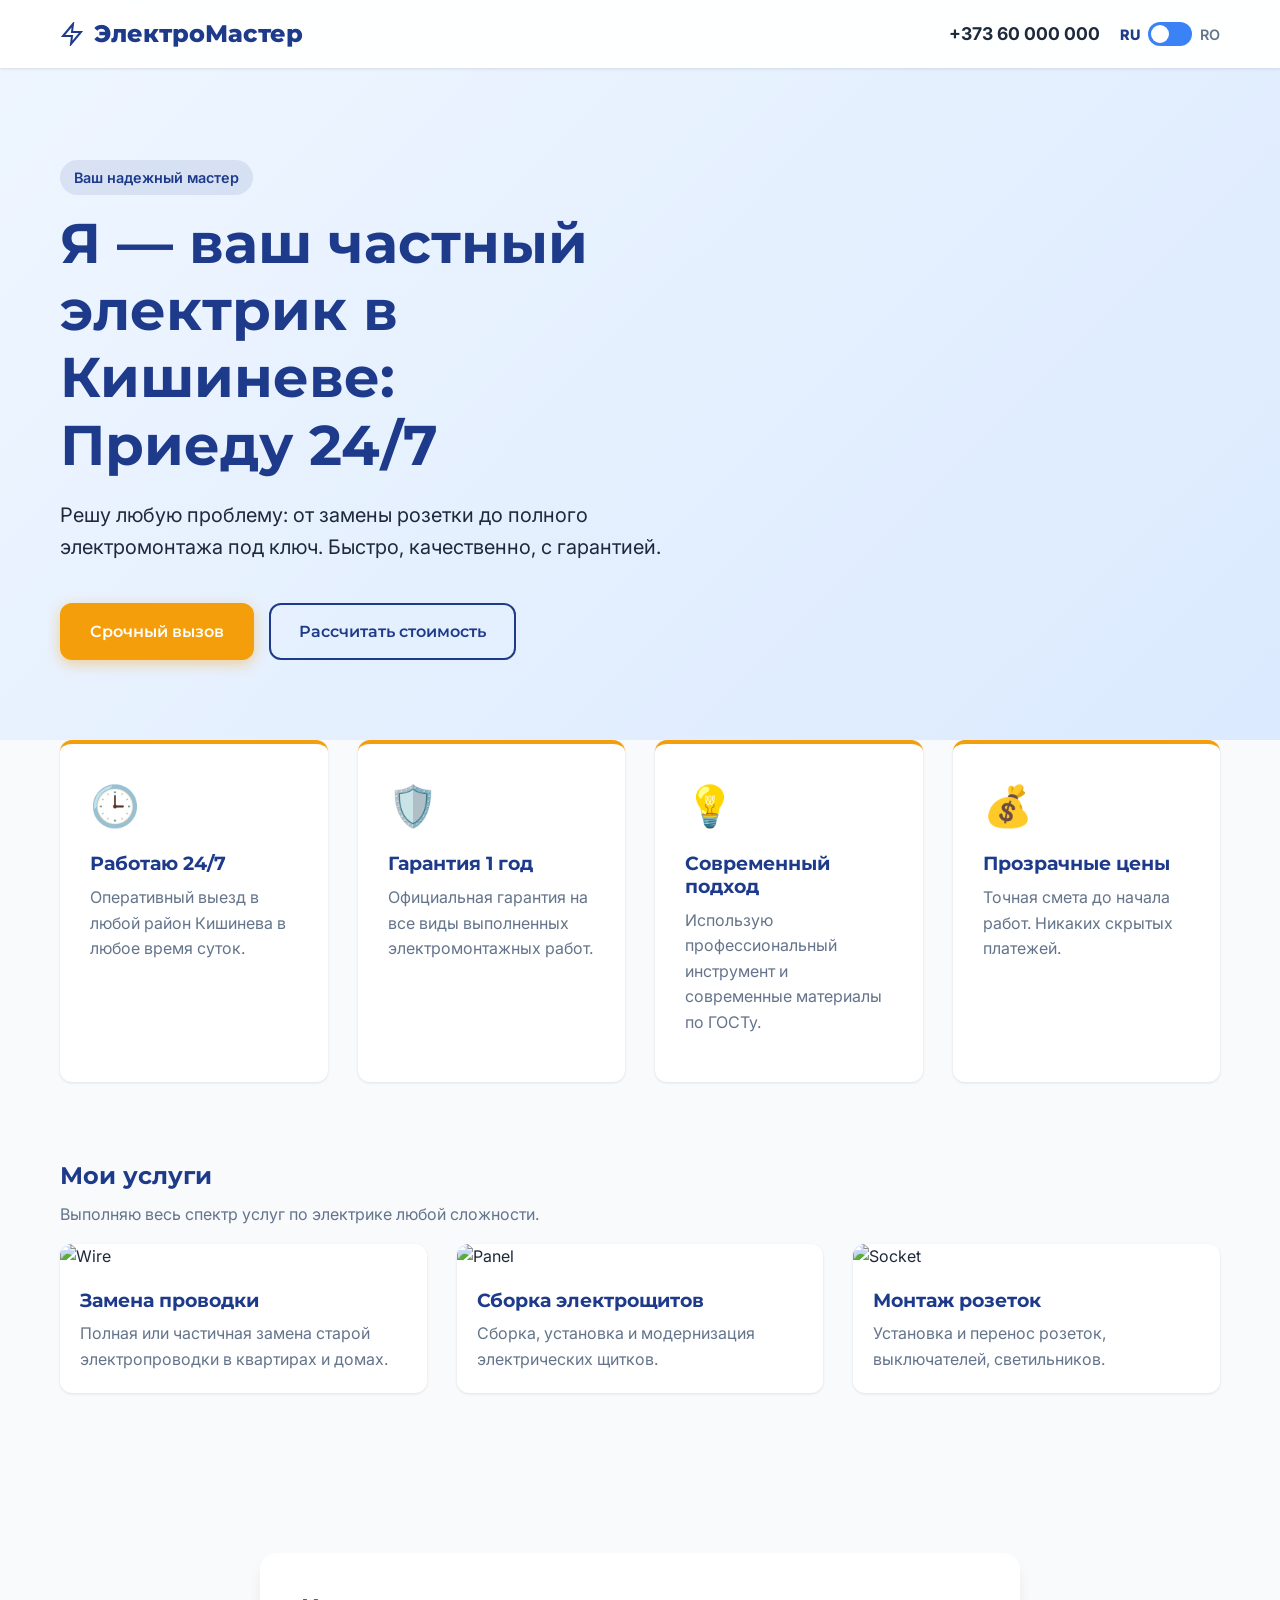
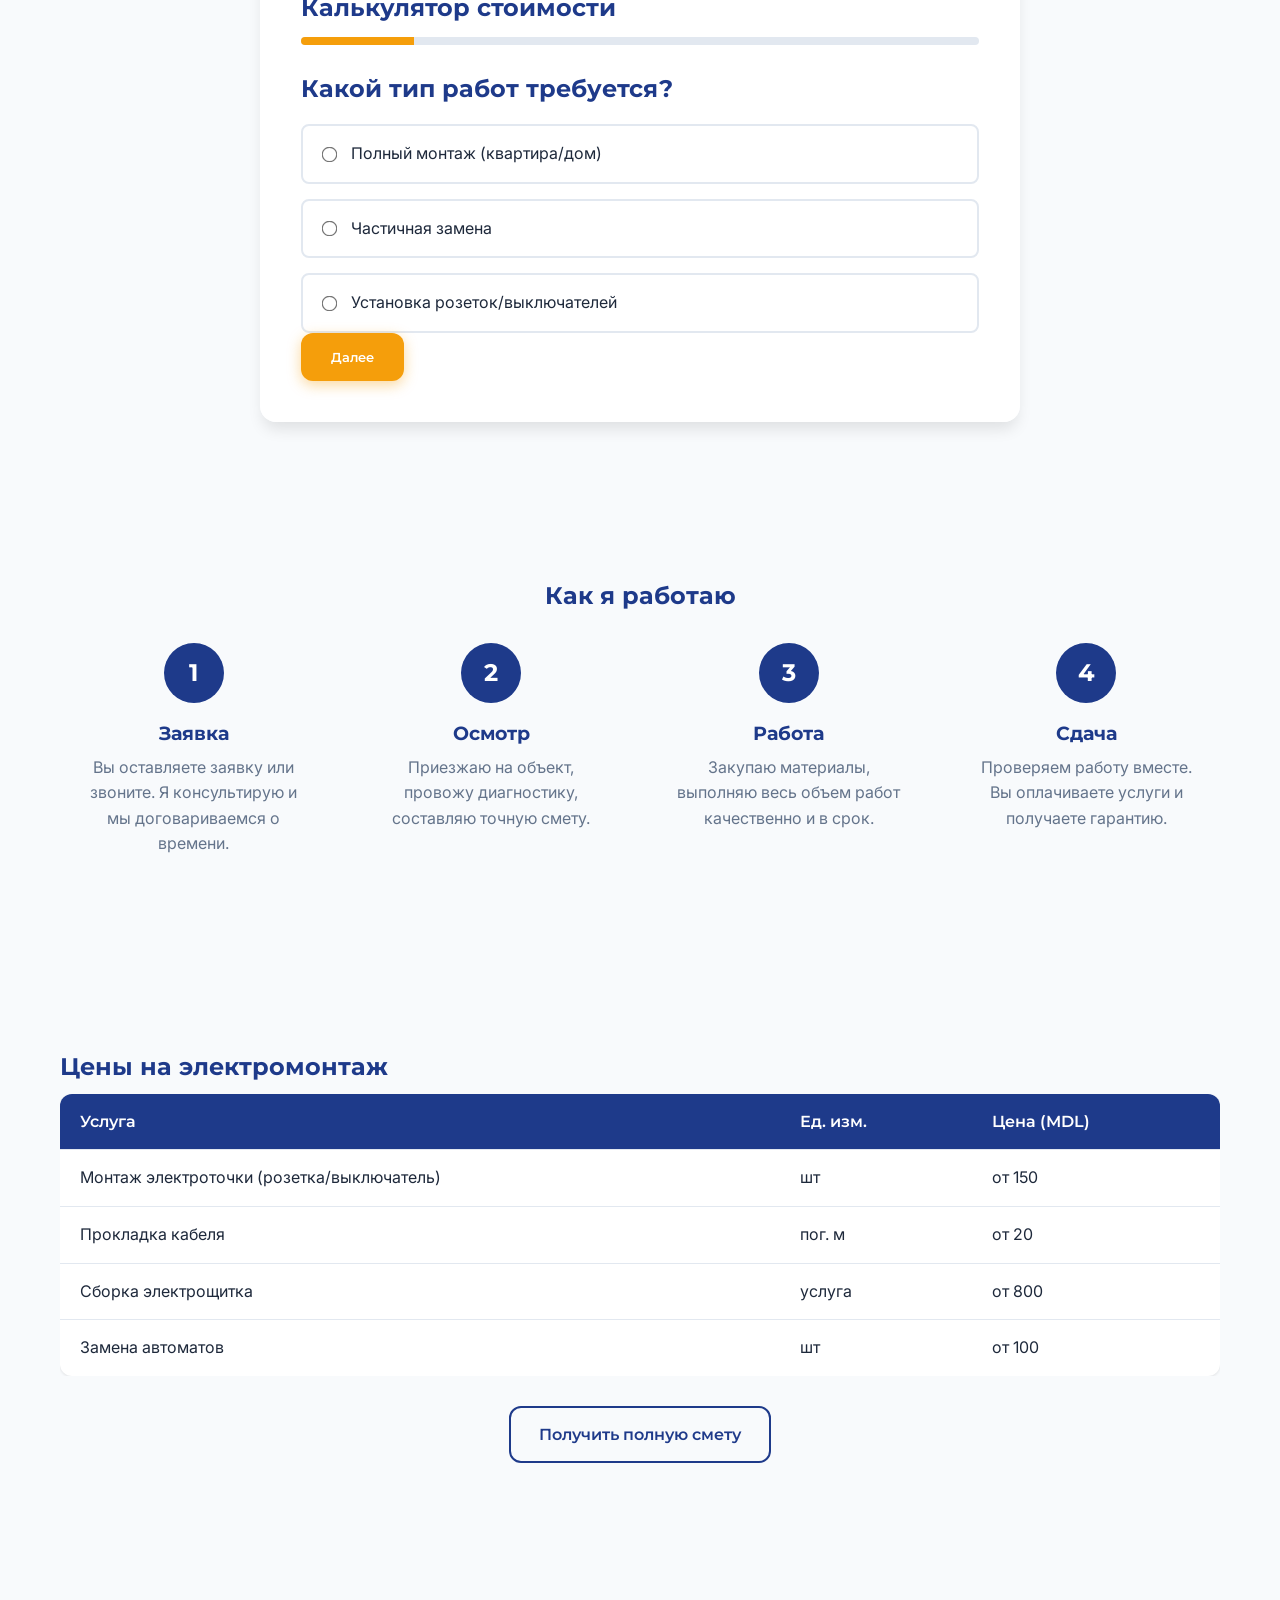
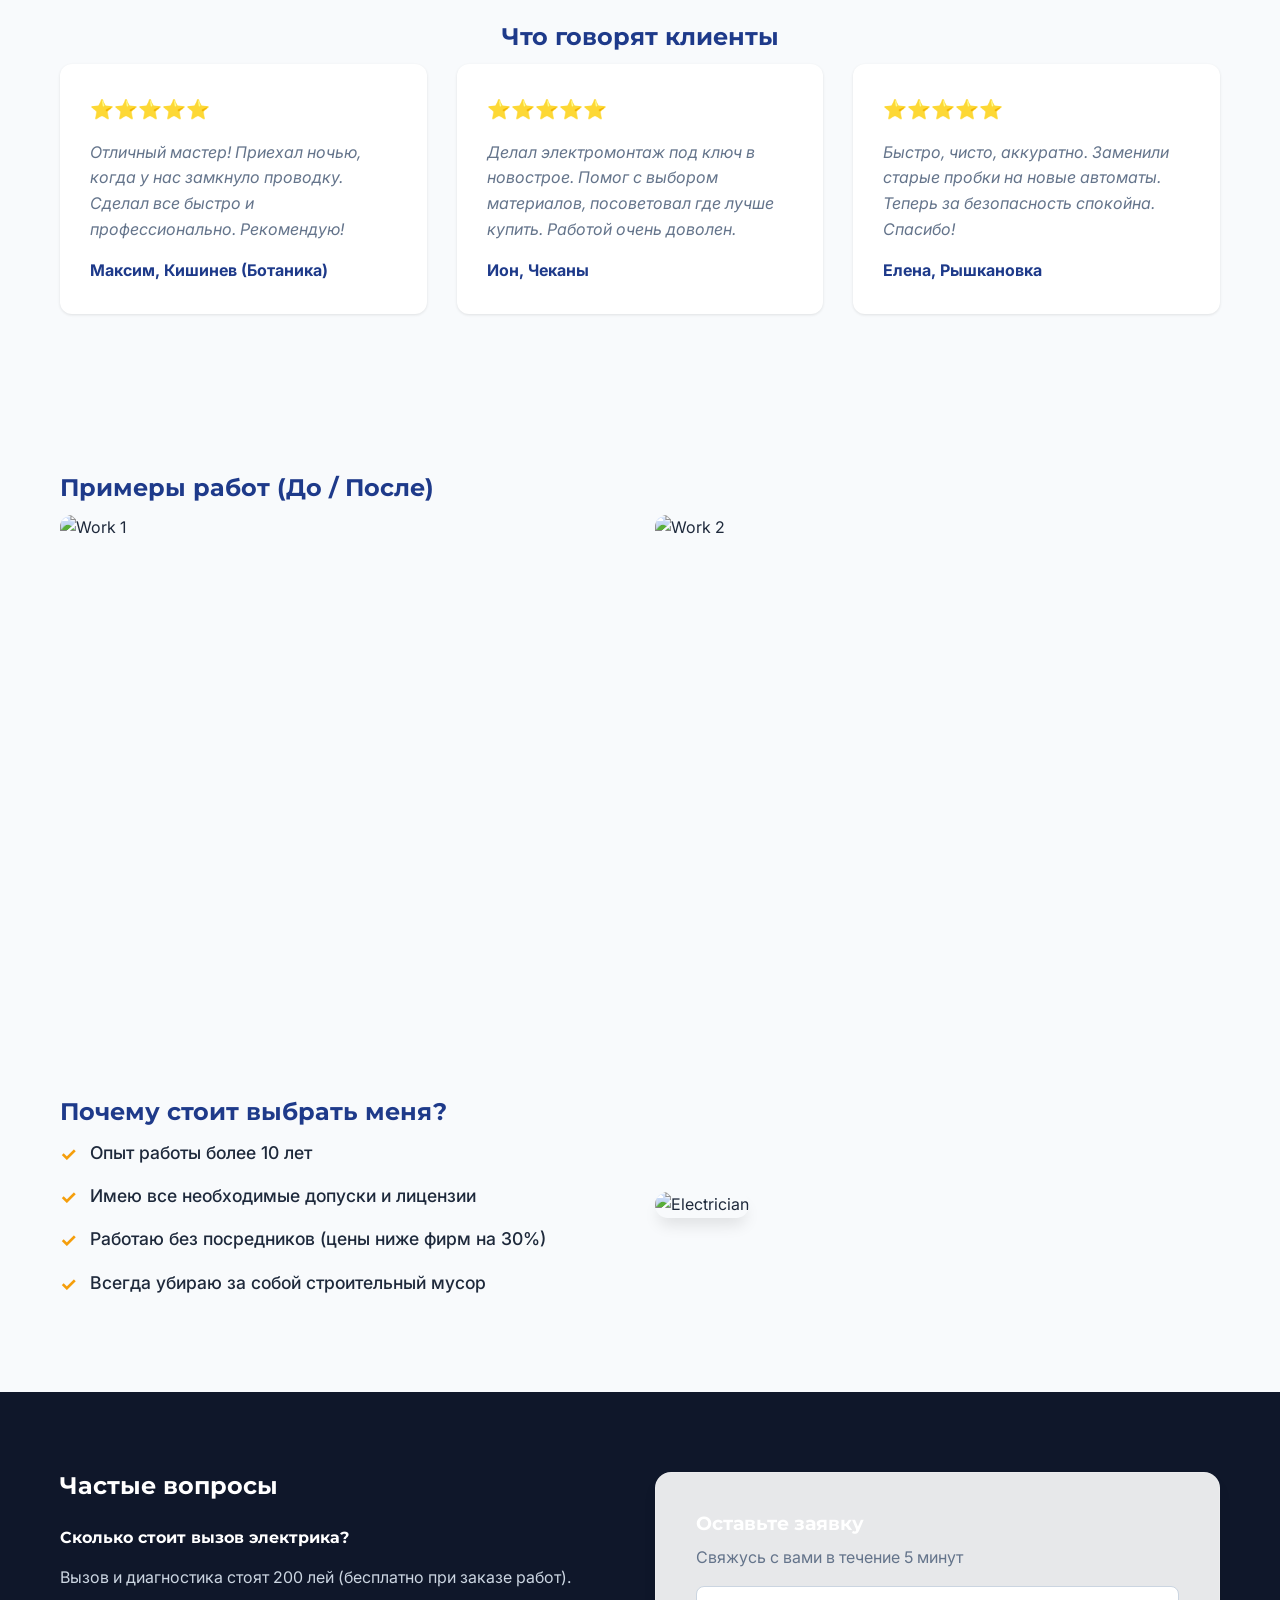
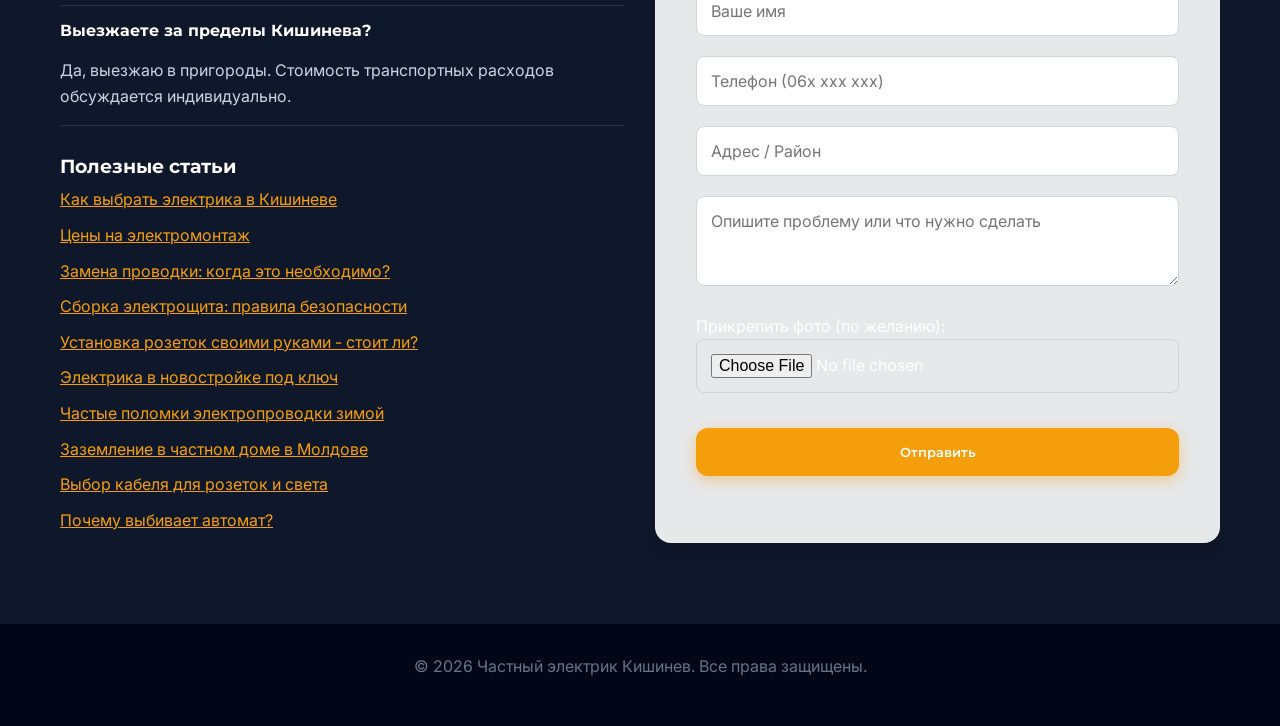
==== index.html @ 0e9ad49f "Initial commit" ====
<!DOCTYPE html>
<html lang="ru">

<head>
    <meta charset="UTF-8">
    <meta name="viewport" content="width=device-width, initial-scale=1.0">
    <meta name="description"
        content="Частный электрик в Кишиневе 24/7. Гарантия 1 год. Электромонтажные работы, замена проводки. | Electrician autorizat Chișinău 24/7."
        data-ru="Частный электрик в Кишиневе 24/7. Гарантия 1 год. Электромонтажные работы, замена проводки."
        data-ro="Electrician autorizat în Chișinău 24/7. Garanție 1 an. Lucrări de montaj electric, schimbare cablaj.">
    <title data-ru="Электрик Кишинев | 24/7 | Электромонтаж" data-ro="Electrician Chișinău | 24/7 | Montaj electric">
        Электрик Кишинев | 24/7 | Электромонтаж</title>

    <link rel="preconnect" href="https://fonts.googleapis.com">
    <link rel="preconnect" href="https://fonts.gstatic.com" crossorigin>
    <link
        href="https://fonts.googleapis.com/css2?family=Inter:wght@300;400;500;600&family=Montserrat:wght@500;600;700;800&display=swap"
        rel="stylesheet">

    <link rel="stylesheet" href="style.css">

    <!-- Schema.org -->
    <script type="application/ld+json">
    {
      "@context": "https://schema.org",
      "@type": "LocalBusiness",
      "name": "Электрик Кишинев / Electrician Chișinău",
      "image": "images/hero-bg.webp",
      "description": "Профессиональный электрик в Кишиневе. Вызов 24/7.",
      "telephone": "+373********",
      "address": {
        "@type": "PostalAddress",
        "addressLocality": "Chisinau",
        "addressCountry": "MD"
      },
      "priceRange": "$$"
    }
    </script>
</head>

<body>

    <!-- Navigation -->
    <nav class="navbar">
        <div class="container nav-wrapper">
            <div class="logo">
                <svg width="24" height="24" viewBox="0 0 24 24" fill="none" stroke="currentColor" stroke-width="2">
                    <path d="M13 2L3 14h9l-1 8 10-12h-9l1-8z" />
                </svg>
                <span data-ru="ЭлектроМастер" data-ro="ElectroMeșter">ЭлектроМастер</span>
            </div>

            <div class="nav-right">
                <a href="#contact" class="phone-link">+373 60 000 000</a>
                <div class="lang-switch">
                    <span class="lang-label ru active">RU</span>
                    <label class="switch">
                        <input type="checkbox" id="lang-toggle">
                        <span class="slider round"></span>
                    </label>
                    <span class="lang-label ro">RO</span>
                </div>
            </div>
        </div>
    </nav>

    <!-- 1. Hero -->
    <header class="hero">
        <div class="container">
            <div class="hero-content">
                <span class="badge" data-ru="Ваш надежный мастер" data-ro="Meșterul tău de încredere">Ваш надежный
                    мастер</span>
                <h1 data-ru="Я — ваш частный электрик в Кишиневе: <br>Приеду 24/7"
                    data-ro="Sunt electricianul tău în Chișinău: <br>Intervin 24/7">Я — ваш частный электрик в Кишиневе:
                    <br>Приеду 24/7</h1>
                <p class="hero-subtitle"
                    data-ru="Решу любую проблему: от замены розетки до полного электромонтажа под ключ. Быстро, качественно, с гарантией."
                    data-ro="Rezolv orice problemă: de la schimbarea prizei la montaj electric complet la cheie. Rapid, calitativ, cu garanție.">
                    Решу любую проблему: от замены розетки до полного электромонтажа под ключ. Быстро, качественно, с
                    гарантией.</p>
                <div class="hero-cta">
                    <a href="#contact" class="btn btn-primary" data-ru="Срочный вызов" data-ro="Apel de urgență">Срочный
                        вызов</a>
                    <a href="#quiz" class="btn btn-outline" data-ru="Рассчитать стоимость"
                        data-ro="Calculează costul">Рассчитать стоимость</a>
                </div>
            </div>
        </div>
    </header>

    <!-- 2. Benefits -->
    <section class="benefits" id="benefits">
        <div class="container grid-4">
            <div class="benefit-card">
                <div class="icon">🕒</div>
                <h3 data-ru="Работаю 24/7" data-ro="Lucrez 24/7">Работаю 24/7</h3>
                <p data-ru="Оперативный выезд в любой район Кишинева в любое время суток."
                    data-ro="Deplasare rapidă în orice sector din Chișinău la orice oră.">Оперативный выезд в любой
                    район Кишинева в любое время суток.</p>
            </div>
            <div class="benefit-card">
                <div class="icon">🛡️</div>
                <h3 data-ru="Гарантия 1 год" data-ro="Garanție 1 an">Гарантия 1 год</h3>
                <p data-ru="Официальная гарантия на все виды выполненных электромонтажных работ."
                    data-ro="Garanție oficială pentru toate tipurile de lucrări electrice efectuate.">Официальная
                    гарантия на все виды выполненных электромонтажных работ.</p>
            </div>
            <div class="benefit-card">
                <div class="icon">💡</div>
                <h3 data-ru="Современный подход" data-ro="Abordare modernă">Современный подход</h3>
                <p data-ru="Использую профессиональный инструмент и современные материалы по ГОСТу."
                    data-ro="Folosesc instrumente profesionale și materiale moderne conform standardelor.">Использую
                    профессиональный инструмент и современные материалы по ГОСТу.</p>
            </div>
            <div class="benefit-card">
                <div class="icon">💰</div>
                <h3 data-ru="Прозрачные цены" data-ro="Prețuri transparente">Прозрачные цены</h3>
                <p data-ru="Точная смета до начала работ. Никаких скрытых платежей."
                    data-ro="Deviz exact înainte de începerea lucrărilor. Fără taxe ascunse.">Точная смета до начала
                    работ. Никаких скрытых платежей.</p>
            </div>
        </div>
    </section>

    <!-- 3. Services -->
    <section class="services section-padding" id="services">
        <div class="container">
            <div class="section-header">
                <h2 data-ru="Мои услуги" data-ro="Serviciile mele">Мои услуги</h2>
                <p data-ru="Выполняю весь спектр услуг по электрике любой сложности."
                    data-ro="Efectuez tot spectrul de servicii electrice de orice complexitate.">Выполняю весь спектр
                    услуг по электрике любой сложности.</p>
            </div>
            <div class="grid-3 services-grid">
                <div class="service-card">
                    <img src="https://images.unsplash.com/photo-1621905251189-08b45d6a269e?auto=format&fit=crop&q=80&w=400&h=300"
                        alt="Wire" loading="lazy">
                    <h3 data-ru="Замена проводки" data-ro="Schimbarea cablajului">Замена проводки</h3>
                    <p data-ru="Полная или частичная замена старой электропроводки в квартирах и домах."
                        data-ro="Schimbarea totală sau parțială a cablajului electric vechi în apartamente și case.">
                        Полная или частичная замена старой электропроводки в квартирах и домах.</p>
                </div>
                <div class="service-card">
                    <img src="https://images.unsplash.com/photo-1558222218-b7b54eede3f3?auto=format&fit=crop&q=80&w=400&h=300"
                        alt="Panel" loading="lazy">
                    <h3 data-ru="Сборка электрощитов" data-ro="Asamblarea panourilor electrice">Сборка электрощитов</h3>
                    <p data-ru="Сборка, установка и модернизация электрических щитков."
                        data-ro="Asamblarea, instalarea și modernizarea panourilor electrice.">Сборка, установка и
                        модернизация электрических щитков.</p>
                </div>
                <div class="service-card">
                    <img src="https://images.unsplash.com/photo-1544256718-3bcf237f3974?auto=format&fit=crop&q=80&w=400&h=300"
                        alt="Socket" loading="lazy">
                    <h3 data-ru="Монтаж розеток" data-ro="Montaj prize">Монтаж розеток</h3>
                    <p data-ru="Установка и перенос розеток, выключателей, светильников."
                        data-ro="Instalarea și mutarea prizelor, întrerupătoarelor, corpurilor de iluminat.">Установка и
                        перенос розеток, выключателей, светильников.</p>
                </div>
            </div>
        </div>
    </section>

    <!-- 4. Quiz Calculator -->
    <section class="calculator section-padding" id="quiz">
        <div class="container container-narrow">
            <div class="quiz-wrapper glass-panel">
                <div class="quiz-header">
                    <h2 data-ru="Калькулятор стоимости" data-ro="Calculator de preț">Калькулятор стоимости</h2>
                    <div class="progress-bar">
                        <div class="progress" id="quiz-progress" style="width: 20%"></div>
                    </div>
                </div>

                <div class="quiz-body" id="quiz-container">
                    <!-- Steps will be rendered by JS -->
                </div>

                <div class="quiz-footer">
                    <button class="btn btn-secondary hidden" id="quiz-prev" data-ru="Назад"
                        data-ro="Înapoi">Назад</button>
                    <button class="btn btn-primary" id="quiz-next" data-ru="Далее" data-ro="Înainte">Далее</button>
                </div>
            </div>
        </div>
    </section>

    <!-- 5. How I work -->
    <section class="how-it-works section-padding" id="how">
        <div class="container">
            <div class="section-header text-center">
                <h2 data-ru="Как я работаю" data-ro="Cum lucrez">Как я работаю</h2>
            </div>
            <div class="steps-grid grid-4">
                <div class="step-card">
                    <div class="step-num">1</div>
                    <h3 data-ru="Заявка" data-ro="Cererea">Заявка</h3>
                    <p data-ru="Вы оставляете заявку или звоните. Я консультирую и мы договариваемся о времени."
                        data-ro="Lăsați o cerere sau sunați. Vă consult și stabilim timpul.">Вы оставляете заявку или
                        звоните. Я консультирую и мы договариваемся о времени.</p>
                </div>
                <div class="step-card">
                    <div class="step-num">2</div>
                    <h3 data-ru="Осмотр" data-ro="Examinarea">Осмотр</h3>
                    <p data-ru="Приезжаю на объект, провожу диагностику, составляю точную смету."
                        data-ro="Vin la obiect, fac diagnosticul, întocmesc devizul de cheltuieli exact.">Приезжаю на
                        объект, провожу диагностику, составляю точную смету.</p>
                </div>
                <div class="step-card">
                    <div class="step-num">3</div>
                    <h3 data-ru="Работа" data-ro="Lucrul">Работа</h3>
                    <p data-ru="Закупаю материалы, выполняю весь объем работ качественно и в срок."
                        data-ro="Procur materialele, execut tot volumul de lucru calitativ și în termen.">Закупаю
                        материалы, выполняю весь объем работ качественно и в срок.</p>
                </div>
                <div class="step-card">
                    <div class="step-num">4</div>
                    <h3 data-ru="Сдача" data-ro="Predarea">Сдача</h3>
                    <p data-ru="Проверяем работу вместе. Вы оплачиваете услуги и получаете гарантию."
                        data-ro="Verificăm lucrul împreună. Achitați serviciile și primiți garanția.">Проверяем работу
                        вместе. Вы оплачиваете услуги и получаете гарантию.</p>
                </div>
            </div>
        </div>
    </section>

    <!-- 6. Prices -->
    <section class="prices section-padding" id="prices">
        <div class="container">
            <div class="section-header">
                <h2 data-ru="Цены на электромонтаж" data-ro="Prețuri pentru montaj electric">Цены на электромонтаж</h2>
            </div>
            <div class="table-container">
                <table class="prices-table">
                    <thead>
                        <tr>
                            <th data-ru="Услуга" data-ro="Serviciu">Услуга</th>
                            <th data-ru="Ед. изм." data-ro="Unit. mas.">Ед. изм.</th>
                            <th data-ru="Цена (MDL)" data-ro="Preț (MDL)">Цена (MDL)</th>
                        </tr>
                    </thead>
                    <tbody>
                        <tr>
                            <td data-ru="Монтаж электроточки (розетка/выключатель)"
                                data-ro="Montaj punct electric (priză/întrerupător)">Монтаж электроточки
                                (розетка/выключатель)</td>
                            <td data-ru="шт" data-ro="buc">шт</td>
                            <td>от 150</td>
                        </tr>
                        <tr>
                            <td data-ru="Прокладка кабеля" data-ro="Pozare cablu">Прокладка кабеля</td>
                            <td data-ru="пог. м" data-ro="m liniar">пог. м</td>
                            <td>от 20</td>
                        </tr>
                        <tr>
                            <td data-ru="Сборка электрощитка" data-ro="Asamblare panou electric">Сборка электрощитка
                            </td>
                            <td data-ru="услуга" data-ro="serviciu">услуга</td>
                            <td>от 800</td>
                        </tr>
                        <tr>
                            <td data-ru="Замена автоматов" data-ro="Schimbare automate">Замена автоматов</td>
                            <td data-ru="шт" data-ro="buc">шт</td>
                            <td>от 100</td>
                        </tr>
                    </tbody>
                </table>
            </div>
            <div class="text-center mt-30">
                <a href="#contact" class="btn btn-outline" data-ru="Получить полную смету"
                    data-ro="Obține devizul complet">Получить полную смету</a>
            </div>
        </div>
    </section>

    <!-- 7. Reviews -->
    <section class="reviews section-padding bg-light" id="reviews">
        <div class="container">
            <div class="section-header text-center">
                <h2 data-ru="Что говорят клиенты" data-ro="Ce spun clienții">Что говорят клиенты</h2>
            </div>
            <div class="grid-3 reviews-grid">
                <div class="review-card">
                    <div class="stars">⭐⭐⭐⭐⭐</div>
                    <p class="review-text"
                        data-ru="Отличный мастер! Приехал ночью, когда у нас замкнуло проводку. Сделал все быстро и профессионально. Рекомендую!"
                        data-ro="Meșter excelent! A venit noaptea când am avut un scurtcircuit. A făcut totul rapid și profesionist. Recomand!">
                        Отличный мастер! Приехал ночью, когда у нас замкнуло проводку. Сделал все быстро и
                        профессионально. Рекомендую!</p>
                    <div class="review-author" data-ru="Максим, Кишинев (Ботаника)"
                        data-ro="Maxim, Chișinău (Botanica)">Максим, Кишинев (Ботаника)</div>
                </div>
                <div class="review-card">
                    <div class="stars">⭐⭐⭐⭐⭐</div>
                    <p class="review-text"
                        data-ru="Делал электромонтаж под ключ в новострое. Помог с выбором материалов, посоветовал где лучше купить. Работой очень доволен."
                        data-ro="A făcut montaj electric la cheie în bloc nou. A ajutat cu alegerea materialelor, a recomandat unde e mai bine de cumpărat. Sunt foarte mulțumit.">
                        Делал электромонтаж под ключ в новострое. Помог с выбором материалов, посоветовал где лучше
                        купить. Работой очень доволен.</p>
                    <div class="review-author" data-ru="Ион, Чеканы" data-ro="Ion, Ciocana">Ион, Чеканы</div>
                </div>
                <div class="review-card">
                    <div class="stars">⭐⭐⭐⭐⭐</div>
                    <p class="review-text"
                        data-ru="Быстро, чисто, аккуратно. Заменили старые пробки на новые автоматы. Теперь за безопасность спокойна. Спасибо!"
                        data-ro="Rapid, curat, atent. A schimbat siguranțele vechi pe automate noi. Acum sunt liniștită pentru siguranță. Mulțumesc!">
                        Быстро, чисто, аккуратно. Заменили старые пробки на новые автоматы. Теперь за безопасность
                        спокойна. Спасибо!</p>
                    <div class="review-author" data-ru="Елена, Рышкановка" data-ro="Elena, Rîșcani">Елена, Рышкановка
                    </div>
                </div>
            </div>
        </div>
    </section>

    <!-- 8. Gallery Before/After -->
    <section class="gallery section-padding" id="gallery">
        <div class="container">
            <div class="section-header">
                <h2 data-ru="Примеры работ (До / После)" data-ro="Exemple de lucrări (Înainte / După)">Примеры работ (До
                    / После)</h2>
            </div>
            <div class="gallery-grid grid-2">
                <div class="gallery-item">
                    <img src="https://images.unsplash.com/photo-1621285223062-17eb4232bf3f?auto=format&fit=crop&q=80&w=600&h=400"
                        alt="Work 1" loading="lazy">
                    <div class="gallery-label" data-ru="Монтаж электрощита" data-ro="Montaj panou electric">Монтаж
                        электрощита</div>
                </div>
                <div class="gallery-item">
                    <img src="https://images.unsplash.com/photo-1613214150384-cbca6f2fe821?auto=format&fit=crop&q=80&w=600&h=400"
                        alt="Work 2" loading="lazy">
                    <div class="gallery-label" data-ru="Укладка кабеля" data-ro="Pozare cablu">Укладка кабеля</div>
                </div>
            </div>
        </div>
    </section>

    <!-- 9. Why choose me -->
    <section class="why-me section-padding">
        <div class="container grid-2 align-center">
            <div class="why-me-content">
                <h2 data-ru="Почему стоит выбрать меня?" data-ro="De ce să mă alegeți pe mine?">Почему стоит выбрать
                    меня?</h2>
                <ul class="check-list">
                    <li data-ru="Опыт работы более 10 лет" data-ro="Experiență de peste 10 ani">Опыт работы более 10 лет
                    </li>
                    <li data-ru="Имею все необходимые допуски и лицензии"
                        data-ro="Dețin toate permisele și licențele necesare">Имею все необходимые допуски и лицензии
                    </li>
                    <li data-ru="Работаю без посредников (цены ниже фирм на 30%)"
                        data-ro="Lucrez fără intermediari (prețuri mai mici cu 30% față de firme)">Работаю без
                        посредников (цены ниже фирм на 30%)</li>
                    <li data-ru="Всегда убираю за собой строительный мусор"
                        data-ro="Întotdeauna fac curat după lucrările de construcție">Всегда убираю за собой
                        строительный мусор</li>
                </ul>
            </div>
            <div class="why-me-image">
                <img src="https://images.unsplash.com/photo-1621905252507-b35492cc74b4?auto=format&fit=crop&q=80&w=500&h=600"
                    alt="Electrician" class="rounded-img" loading="lazy">
            </div>
        </div>
    </section>

    <!-- 10. Contact Section & FAQ -->
    <section class="contact-section section-padding bg-dark text-white" id="contact">
        <div class="container grid-2">

            <div class="faq-area">
                <h2 data-ru="Частые вопросы" data-ro="Întrebări frecvente">Частые вопросы</h2>
                <div class="accordion">
                    <div class="accordion-item">
                        <h4 class="accordion-header" data-ru="Сколько стоит вызов электрика?"
                            data-ro="Cât costă chemarea electricianului?">Сколько стоит вызов электрика?</h4>
                        <div class="accordion-body"
                            data-ru="Вызов и диагностика стоят 200 лей (бесплатно при заказе работ)."
                            data-ro="Chemarea și diagnosticarea costă 200 lei (gratuit la comandarea lucrărilor).">Вызов
                            и диагностика стоят 200 лей (бесплатно при заказе работ).</div>
                    </div>
                    <div class="accordion-item">
                        <h4 class="accordion-header" data-ru="Выезжаете за пределы Кишинева?"
                            data-ro="Vă deplasați în afara Chișinăului?">Выезжаете за пределы Кишинева?</h4>
                        <div class="accordion-body"
                            data-ru="Да, выезжаю в пригороды. Стоимость транспортных расходов обсуждается индивидуально."
                            data-ro="Da, mă deplasez în suburbii. Costul transportului se discută individual.">Да,
                            выезжаю в пригороды. Стоимость транспортных расходов обсуждается индивидуально.</div>
                    </div>
                </div>

                <div class="articles-links mt-30">
                    <h3 data-ru="Полезные статьи" data-ro="Articole utile">Полезные статьи</h3>
                    <ul id="articles-list">
                        <li><a href="articles/article-1.html" data-ru="Как выбрать электрика в Кишиневе"
                                data-ro="Cum să alegi un electrician în Chișinău">Как выбрать электрика в Кишиневе</a>
                        </li>
                        <li><a href="articles/article-2.html" data-ru="Цены на электромонтаж"
                                data-ro="Prețuri pentru montaj electric">Цены на электромонтаж</a></li>
                        <li><a href="articles/article-3.html" data-ru="Замена проводки: когда это необходимо?"
                                data-ro="Schimbarea cablajului: când este necesară?">Замена проводки: когда это
                                необходимо?</a></li>
                        <li><a href="articles/article-4.html" data-ru="Сборка электрощита: правила безопасности"
                                data-ro="Asamblarea panoului: reguli de siguranță">Сборка электрощита: правила
                                безопасности</a></li>
                        <li><a href="articles/article-5.html" data-ru="Установка розеток своими руками - стоит ли?"
                                data-ro="Montarea prizelor cu propriile mâini - merită?">Установка розеток своими руками
                                - стоит ли?</a></li>
                        <li><a href="articles/article-6.html" data-ru="Электрика в новостройке под ключ"
                                data-ro="Montaj electric la cheie în bloc nou">Электрика в новостройке под ключ</a></li>
                        <li><a href="articles/article-7.html" data-ru="Частые поломки электропроводки зимой"
                                data-ro="Defecțiuni frecvente ale cablajului iarna">Частые поломки электропроводки
                                зимой</a></li>
                        <li><a href="articles/article-8.html" data-ru="Заземление в частном доме в Молдове"
                                data-ro="Împământarea în casă particulară în Moldova">Заземление в частном доме в
                                Молдове</a></li>
                        <li><a href="articles/article-9.html" data-ru="Выбор кабеля для розеток и света"
                                data-ro="Alegerea cablului pentru prize și lumină">Выбор кабеля для розеток и света</a>
                        </li>
                        <li><a href="articles/article-10.html" data-ru="Почему выбивает автомат?"
                                data-ro="De ce sare siguranța automată?">Почему выбивает автомат?</a></li>
                    </ul>
                </div>
            </div>

            <div class="contact-form-wrapper glass-panel">
                <h3 data-ru="Оставьте заявку" data-ro="Lăsați o cerere">Оставьте заявку</h3>
                <p data-ru="Свяжусь с вами в течение 5 минут" data-ro="Vă contactez în 5 minute">Свяжусь с вами в
                    течение 5 минут</p>

                <form id="contactForm" enctype="multipart/form-data">
                    <div class="form-group">
                        <input type="text" name="name" required placeholder="Ваше имя" data-ru="Ваше имя"
                            data-ro="Numele dvs." class="form-control">
                    </div>
                    <div class="form-group">
                        <input type="tel" name="phone" required placeholder="Телефон (06x xxx xxx)"
                            data-ru="Телефон (06x xxx xxx)" data-ro="Telefon (06x xxx xxx)" class="form-control">
                    </div>
                    <div class="form-group">
                        <input type="text" name="address" placeholder="Адрес / Район" data-ru="Адрес / Район"
                            data-ro="Adresa / Sectorul" class="form-control">
                    </div>
                    <div class="form-group">
                        <textarea name="problem" id="form-problem" rows="3"
                            placeholder="Опишите проблему или что нужно сделать"
                            data-ru="Опишите проблему или что нужно сделать"
                            data-ro="Descrieți problema sau ce trebuie făcut" class="form-control"></textarea>
                    </div>
                    <div class="form-group">
                        <label data-ru="Прикрепить фото (по желанию):" data-ro="Atașați foto (opțional):">Прикрепить
                            фото (по желанию):</label>
                        <input type="file" name="photo" accept="image/*" class="form-control">
                    </div>
                    <!-- Hidden field to pass calculator results -->
                    <input type="hidden" name="calc_result" id="calc_result" value="">

                    <button type="submit" class="btn btn-primary w-100 mt-15" id="submitBtn" data-ru="Отправить"
                        data-ro="Trimite">Отправить</button>
                    <div id="form-message" class="mt-15 text-center"></div>
                </form>
            </div>

        </div>
    </section>

    <!-- Map -->
    <!-- Footer -->
    <footer class="footer bg-darker text-white">
        <div class="container text-center">
            <p>&copy; <span id="year"></span> <span data-ru="Частный электрик Кишинев. Все права защищены."
                    data-ro="Electrician autorizat Chișinău. Toate drepturile rezervate.">Частный электрик Кишинев. Все
                    права защищены.</span></p>
        </div>
    </footer>

    <script src="script.js"></script>
</body>

</html>
---- style.css ----
:root {
  --primary: #1E3A8A; /* Deep Blue */
  --primary-light: #3B82F6;
  --accent: #F59E0B; /* Amber/Yellow for Electricity */
  --accent-hover: #D97706;
  --bg-light: #F8FAFC;
  --bg-white: #FFFFFF;
  --text-dark: #1E293B;
  --text-muted: #64748B;
  --bg-dark: #0F172A;
  --bg-darker: #020617;
  --glass-bg: rgba(255, 255, 255, 0.9);
  --glass-border: rgba(255, 255, 255, 0.2);
  --shadow-sm: 0 1px 3px rgba(0,0,0,0.1);
  --shadow-md: 0 4px 6px -1px rgba(0,0,0,0.1);
  --shadow-lg: 0 10px 15px -3px rgba(0,0,0,0.1);
  --radius: 12px;
  --transition: all 0.3s ease;
  
  --font-heading: 'Montserrat', sans-serif;
  --font-body: 'Inter', sans-serif;
}

* { margin: 0; padding: 0; box-sizing: border-box; }

html {
  scroll-behavior: smooth;
  font-size: 16px;
}

body {
  font-family: var(--font-body);
  color: var(--text-dark);
  background-color: var(--bg-light);
  line-height: 1.6;
}

/* Typography */
h1, h2, h3, h4, h5, h6 {
  font-family: var(--font-heading);
  font-weight: 700;
  line-height: 1.2;
  margin-bottom: 0.5em;
  color: var(--primary);
}

p { margin-bottom: 1rem; color: var(--text-muted); }
a { text-decoration: none; color: inherit; transition: var(--transition); }
ul { list-style: none; }

/* Layout & Utils */
.container {
  max-width: 1200px;
  margin: 0 auto;
  padding: 0 20px;
}
.container-narrow { max-width: 800px; }
.section-padding { padding: 80px 0; }
.text-center { text-align: center; }
.mt-15 { margin-top: 15px; }
.mt-30 { margin-top: 30px; }
.w-100 { width: 100%; }
.hidden { display: none !important; }
.bg-light { background-color: var(--bg-light); }
.bg-dark { background-color: var(--bg-dark); color: white; }
.bg-dark h2, .bg-dark h3, .bg-dark h4 { color: white; }
.bg-darker { background-color: var(--bg-darker); }

/* Grids */
.grid-2 { display: grid; grid-template-columns: repeat(2, 1fr); gap: 30px; }
.grid-3 { display: grid; grid-template-columns: repeat(auto-fit, minmax(300px, 1fr)); gap: 30px; }
.grid-4 { display: grid; grid-template-columns: repeat(auto-fit, minmax(250px, 1fr)); gap: 30px; }
.align-center { align-items: center; }

/* Buttons */
.btn {
  display: inline-block;
  padding: 14px 28px;
  border-radius: var(--radius);
  font-weight: 600;
  cursor: pointer;
  border: 2px solid transparent;
  text-align: center;
  transition: var(--transition);
  font-family: var(--font-heading);
}

.btn-primary {
  background-color: var(--accent);
  color: #fff;
  box-shadow: 0 4px 14px rgba(245, 158, 11, 0.4);
}
.btn-primary:hover {
  background-color: var(--accent-hover);
  transform: translateY(-2px);
  box-shadow: 0 6px 20px rgba(245, 158, 11, 0.6);
}

.btn-secondary {
  background-color: var(--bg-light);
  color: var(--text-dark);
  border: 2px solid #E2E8F0;
}
.btn-secondary:hover { background-color: #E2E8F0; }

.btn-outline {
  background-color: transparent;
  color: var(--primary);
  border-color: var(--primary);
}
.btn-outline:hover {
  background-color: var(--primary);
  color: white;
}

/* Glass Panel */
.glass-panel {
  background: var(--glass-bg);
  backdrop-filter: blur(10px);
  border: 1px solid var(--glass-border);
  border-radius: 16px;
  padding: 40px;
  box-shadow: var(--shadow-lg);
}

/* Navbar */
.navbar {
  position: fixed;
  top: 0; left: 0; right: 0;
  background: rgba(255, 255, 255, 0.95);
  backdrop-filter: blur(10px);
  z-index: 1000;
  box-shadow: var(--shadow-sm);
  padding: 15px 0;
}
.nav-wrapper {
  display: flex;
  justify-content: space-between;
  align-items: center;
}
.logo {
  font-family: var(--font-heading);
  font-weight: 800;
  font-size: 1.5rem;
  color: var(--primary);
  display: flex;
  align-items: center;
  gap: 10px;
}
.nav-right { display: flex; align-items: center; gap: 20px; }
.phone-link {
  font-weight: 700;
  color: var(--text-dark);
  font-size: 1.1rem;
}

/* Language Toggle Switch */
.lang-switch { display: flex; align-items: center; gap: 8px; font-weight: 600; font-size: 0.9rem;}
.lang-label { color: var(--text-muted); transition: 0.3s; }
.lang-label.active { color: var(--primary); font-weight: 800; }
.switch { position: relative; display: inline-block; width: 44px; height: 24px; }
.switch input { opacity: 0; width: 0; height: 0; }
.slider {
  position: absolute; cursor: pointer;
  top: 0; left: 0; right: 0; bottom: 0;
  background-color: var(--primary-light);
  transition: .4s;
}
.slider:before {
  position: absolute; content: "";
  height: 18px; width: 18px; left: 3px; bottom: 3px;
  background-color: white; transition: .4s;
}
input:checked + .slider { background-color: var(--accent); }
input:checked + .slider:before { transform: translateX(20px); }
.slider.round { border-radius: 34px; }
.slider.round:before { border-radius: 50%; }

/* Hero */
.hero {
  padding: 160px 0 80px;
  background: linear-gradient(135deg, #EFF6FF 0%, #DBEAFE 100%);
  position: relative;
  overflow: hidden;
}
.hero::before {
  content: '';
  position: absolute; right: -10%; top: 0;
  width: 50%; height: 100%;
  background: url('hero-bg.jpg') center/cover no-repeat;
  opacity: 0.1; /* Adjust background */
  z-index: 0;
}
.hero-content {
  position: relative; z-index: 1;
  max-width: 650px;
}
.hero h1 { font-size: 3.5rem; margin-bottom: 20px; }
.hero-subtitle { font-size: 1.25rem; margin-bottom: 40px; color: var(--text-dark); }
.badge {
  display: inline-block;
  background: rgba(30, 58, 138, 0.1);
  color: var(--primary);
  padding: 6px 14px;
  border-radius: 20px;
  font-size: 0.9rem;
  font-weight: 600;
  margin-bottom: 15px;
}
.hero-cta { display: flex; gap: 15px; }

/* Cards & Grid Items */
.benefit-card {
  background: var(--bg-white);
  padding: 30px;
  border-radius: var(--radius);
  box-shadow: var(--shadow-sm);
  transition: var(--transition);
  border-top: 4px solid var(--accent);
}
.benefit-card:hover { transform: translateY(-5px); box-shadow: var(--shadow-md); }
.benefit-card .icon { font-size: 2.5rem; margin-bottom: 15px; }

.service-card {
  background: var(--bg-white);
  border-radius: var(--radius);
  overflow: hidden;
  box-shadow: var(--shadow-sm);
}
.service-card img { width: 100%; height: 200px; object-fit: cover; }
.service-card h3, .service-card p { padding: 0 20px; }
.service-card h3 { margin-top: 20px; }
.service-card p { margin-bottom: 20px; }

/* Calculator / Quiz */
.quiz-header { margin-bottom: 30px; }
.progress-bar { width: 100%; height: 8px; background: #E2E8F0; border-radius: 4px; margin-top: 15px; overflow: hidden; }
.progress { height: 100%; background: var(--accent); transition: width 0.3s ease; }
.quiz-step h3 { margin-bottom: 20px; font-size: 1.5rem; }
.quiz-options { display: flex; flex-direction: column; gap: 15px; }
.quiz-radio {
  display: flex; align-items: center; padding: 15px 20px;
  border: 2px solid #E2E8F0; border-radius: 8px; cursor: pointer; transition: 0.2s;
}
.quiz-radio:hover { border-color: var(--primary-light); }
.quiz-radio input { margin-right: 15px; transform: scale(1.2); }
.quiz-input {
  width: 100%; padding: 15px; border: 2px solid #E2E8F0; border-radius: 8px;
  font-size: 1.1rem; font-family: var(--font-body);
}

/* Forms */
.form-group { margin-bottom: 20px; }
.form-control {
  width: 100%; padding: 14px; border: 1px solid #CBD5E1; border-radius: 8px;
  font-family: inherit; font-size: 1rem; transition: 0.3s;
}
.form-control:focus { outline: none; border-color: var(--primary); box-shadow: 0 0 0 3px rgba(59, 130, 246, 0.2); }

/* Steps */
.step-card { text-align: center; padding: 20px; }
.step-num {
  width: 60px; height: 60px; line-height: 60px;
  background: var(--primary); color: white;
  border-radius: 50%; font-size: 1.5rem; font-weight: 700;
  margin: 0 auto 20px; font-family: var(--font-heading);
}

/* Table */
.table-container { overflow-x: auto; }
.prices-table {
  width: 100%; border-collapse: collapse; background: white;
  border-radius: var(--radius); overflow: hidden; box-shadow: var(--shadow-sm);
}
.prices-table th, .prices-table td { padding: 15px 20px; text-align: left; border-bottom: 1px solid #E2E8F0; }
.prices-table th { background: var(--primary); color: white; font-weight: 600; font-family: var(--font-heading);}
.prices-table tr:last-child td { border-bottom: none; }
.prices-table tr:hover td { background: #F8FAFC; }

/* Reviews */
.review-card {
  background: white; padding: 30px; border-radius: var(--radius); box-shadow: var(--shadow-sm);
}
.stars { color: var(--accent); margin-bottom: 15px; font-size: 1.2rem; }
.review-text { font-style: italic; }
.review-author { font-weight: 700; color: var(--primary); margin-top: 15px; }

/* Gallery */
.gallery-item { position: relative; border-radius: var(--radius); overflow: hidden; aspect-ratio: 4/3; }
.gallery-item img { width: 100%; height: 100%; object-fit: cover; transition: 0.5s; }
.gallery-item:hover img { transform: scale(1.05); }
.gallery-label {
  position: absolute; bottom: 0; left: 0; right: 0;
  background: rgba(15, 23, 42, 0.8); color: white;
  padding: 15px; font-weight: 600; transform: translateY(100%); transition: 0.3s;
}
.gallery-item:hover .gallery-label { transform: translateY(0); }

/* Why me & Image */
.rounded-img { border-radius: 20px; box-shadow: var(--shadow-lg); width: 100%; height: auto; }
.check-list li {
  position: relative; padding-left: 30px; margin-bottom: 15px; font-weight: 500; font-size: 1.1rem;
}
.check-list li::before {
  content: '✓'; position: absolute; left: 0; top: 0; color: var(--accent); font-weight: bold; font-size: 1.2rem;
}

/* Footer / Contact */
.accordion-item { border-bottom: 1px solid rgba(255,255,255,0.1); padding: 15px 0; }
.accordion-header { cursor: pointer; display: flex; justify-content: space-between; align-items: center; }
.accordion-body { padding-top: 10px; color: #CBD5E1; }
#articles-list li { margin-bottom: 10px; }
#articles-list a { color: var(--accent); text-decoration: underline; }
#articles-list a:hover { color: white; }

.footer { padding: 30px 0; border-top: 1px solid rgba(255,255,255,0.05); }

/* Responsive */
@media (max-width: 768px) {
  .hero h1 { font-size: 2.5rem; }
  .grid-2, .grid-3, .grid-4 { grid-template-columns: 1fr; }
  .hero-cta { flex-direction: column; }
  .nav-right .phone-link { display: none; }
}
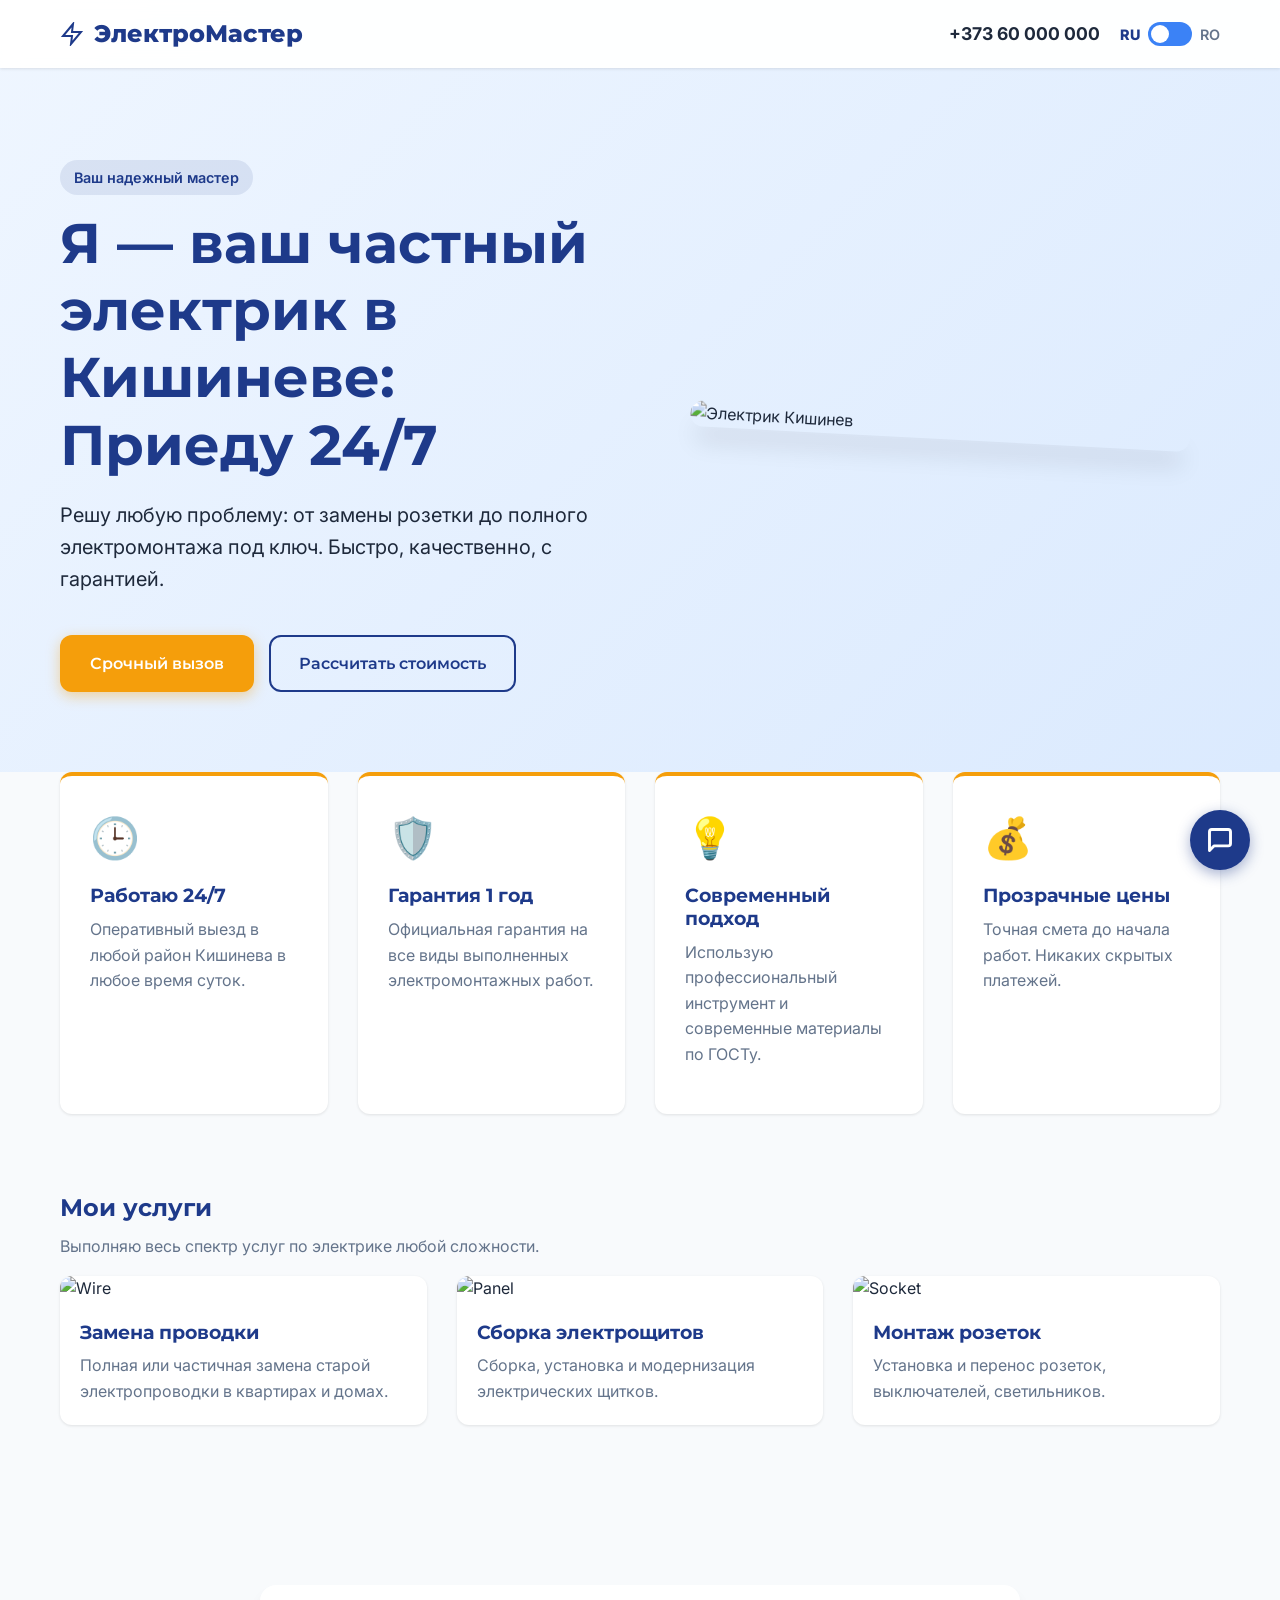
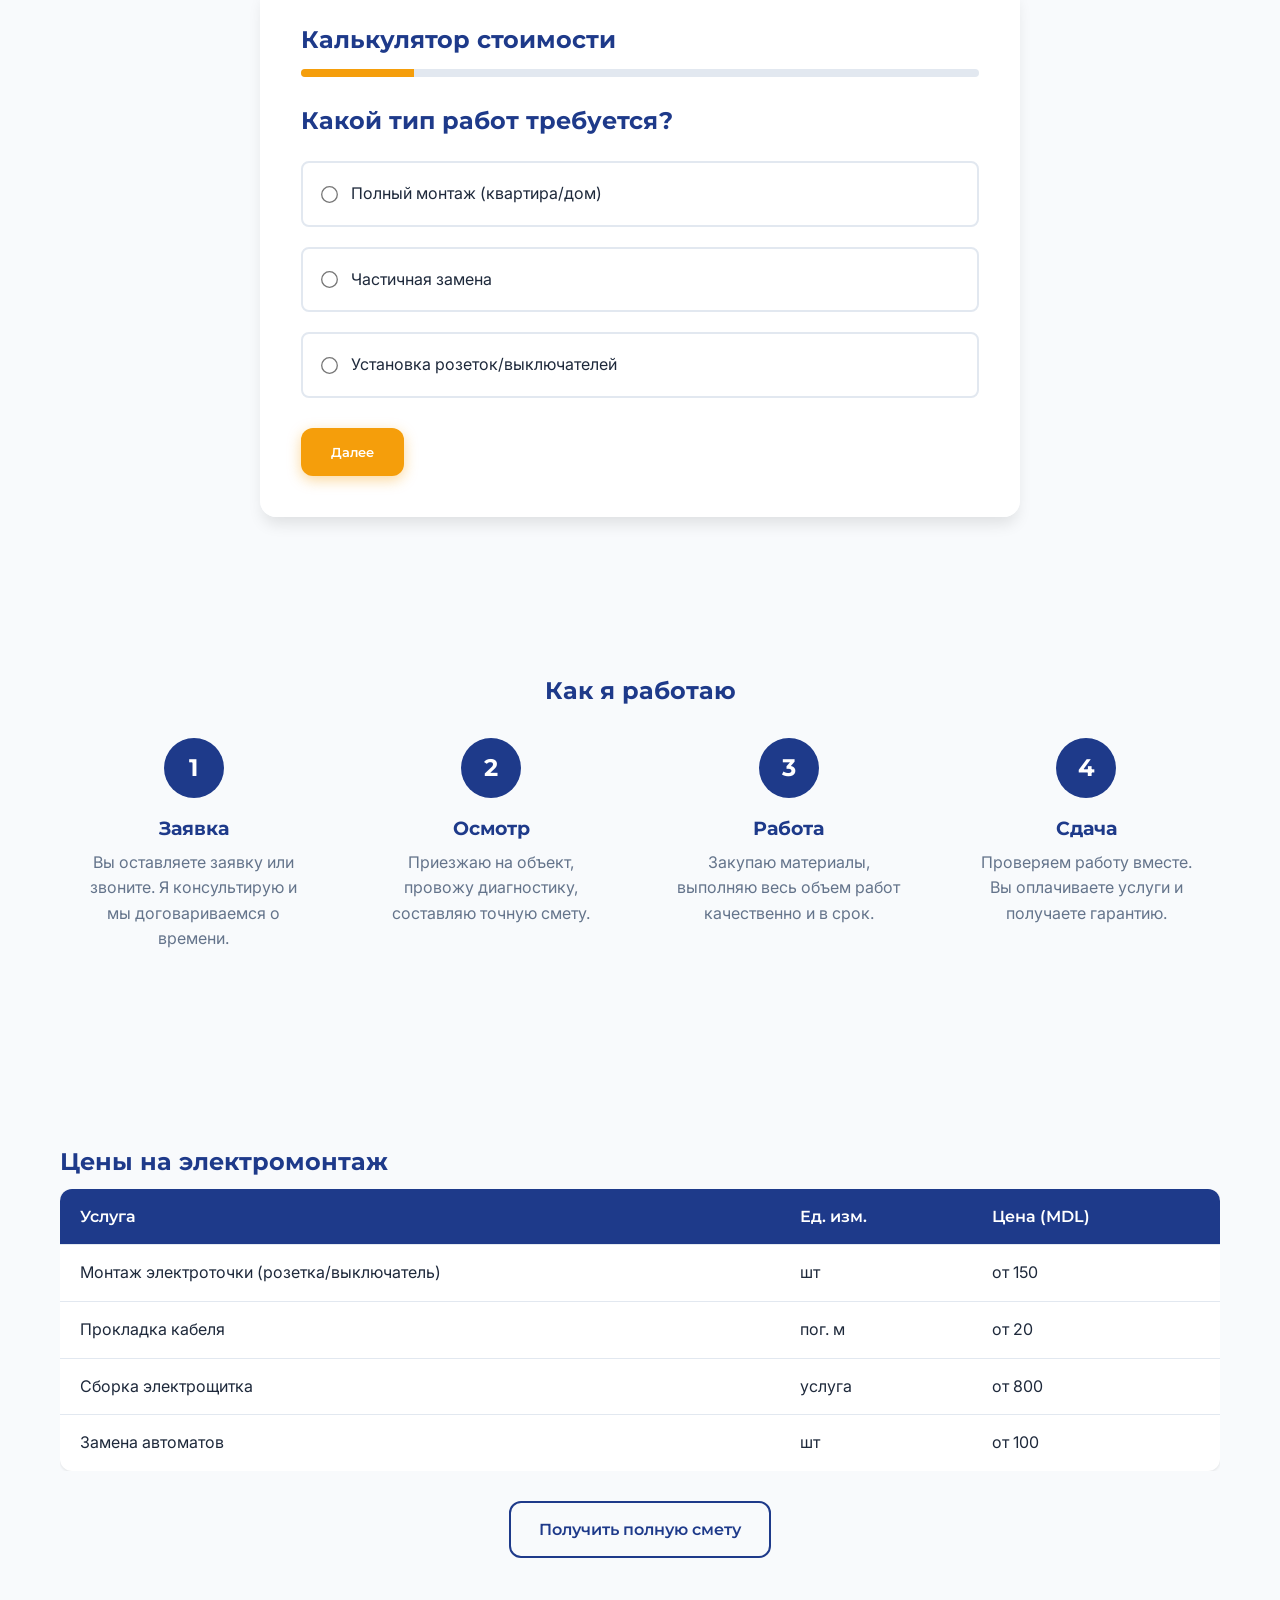
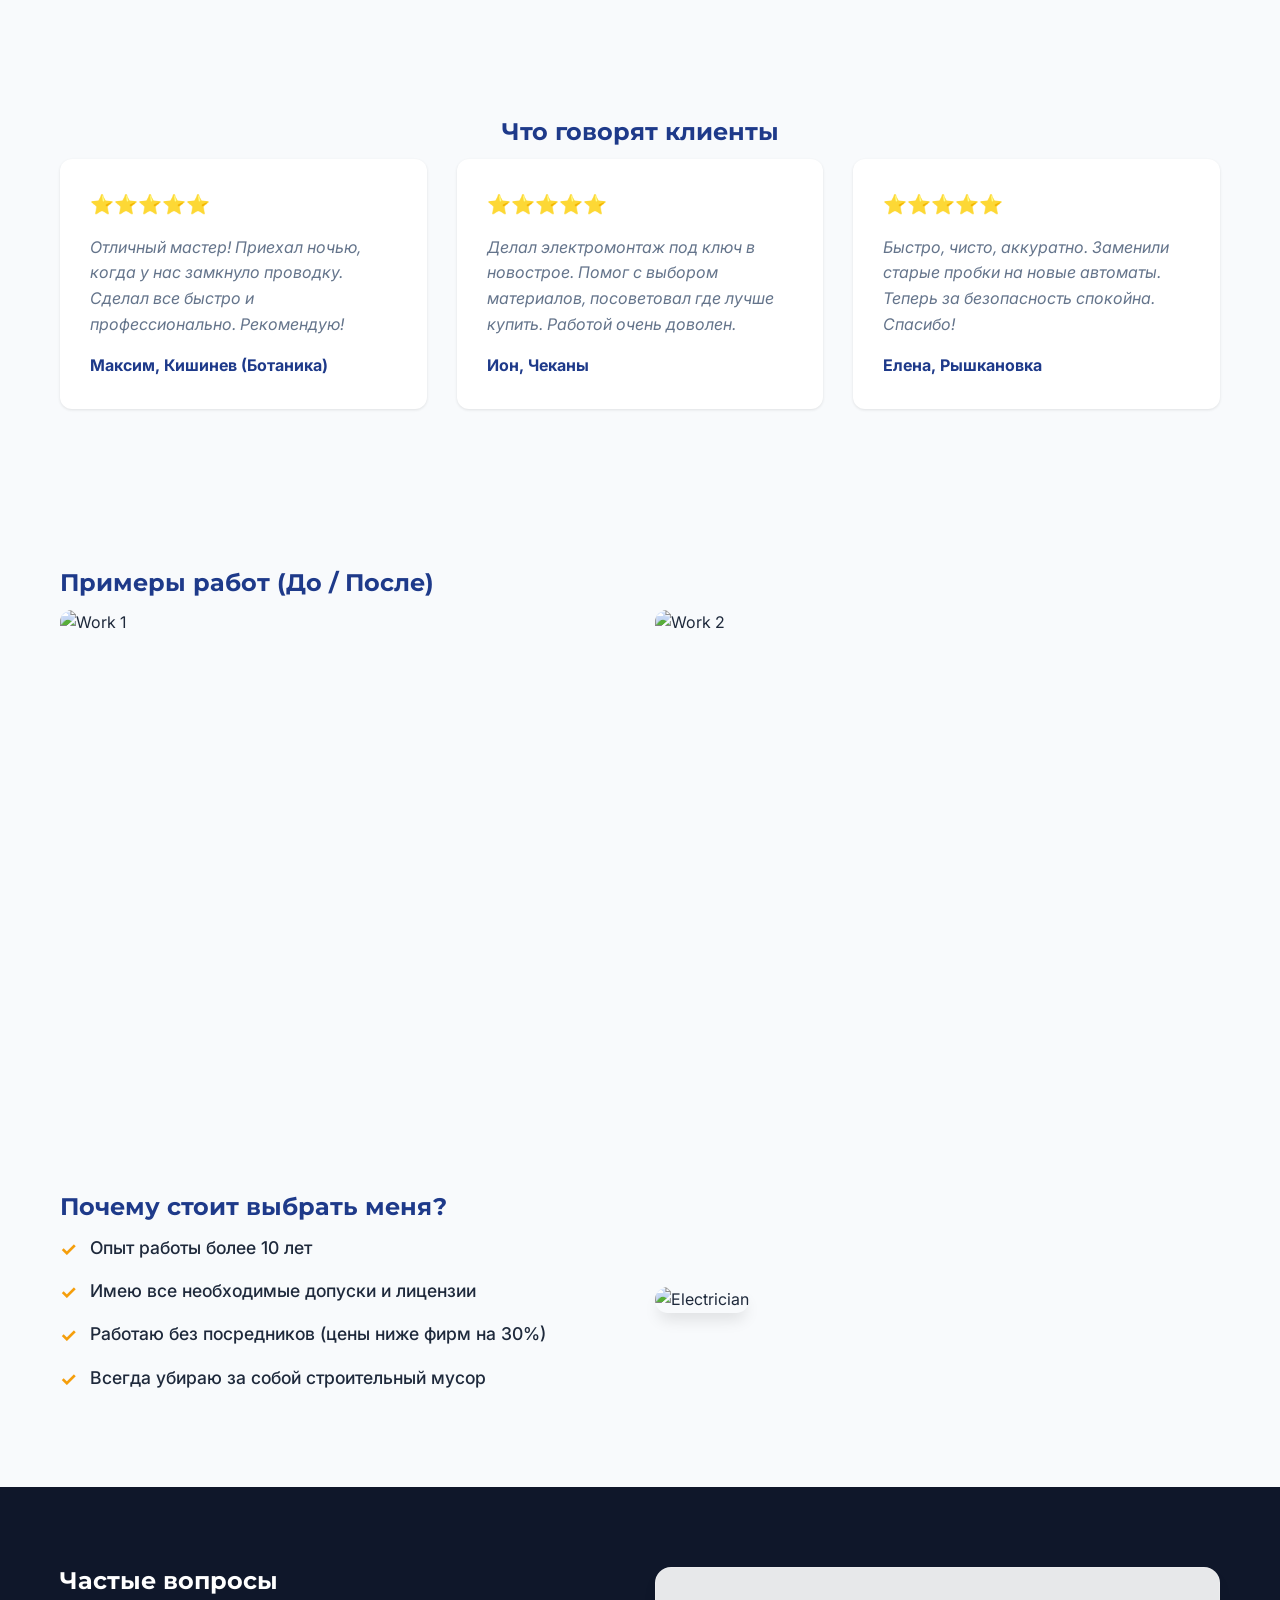
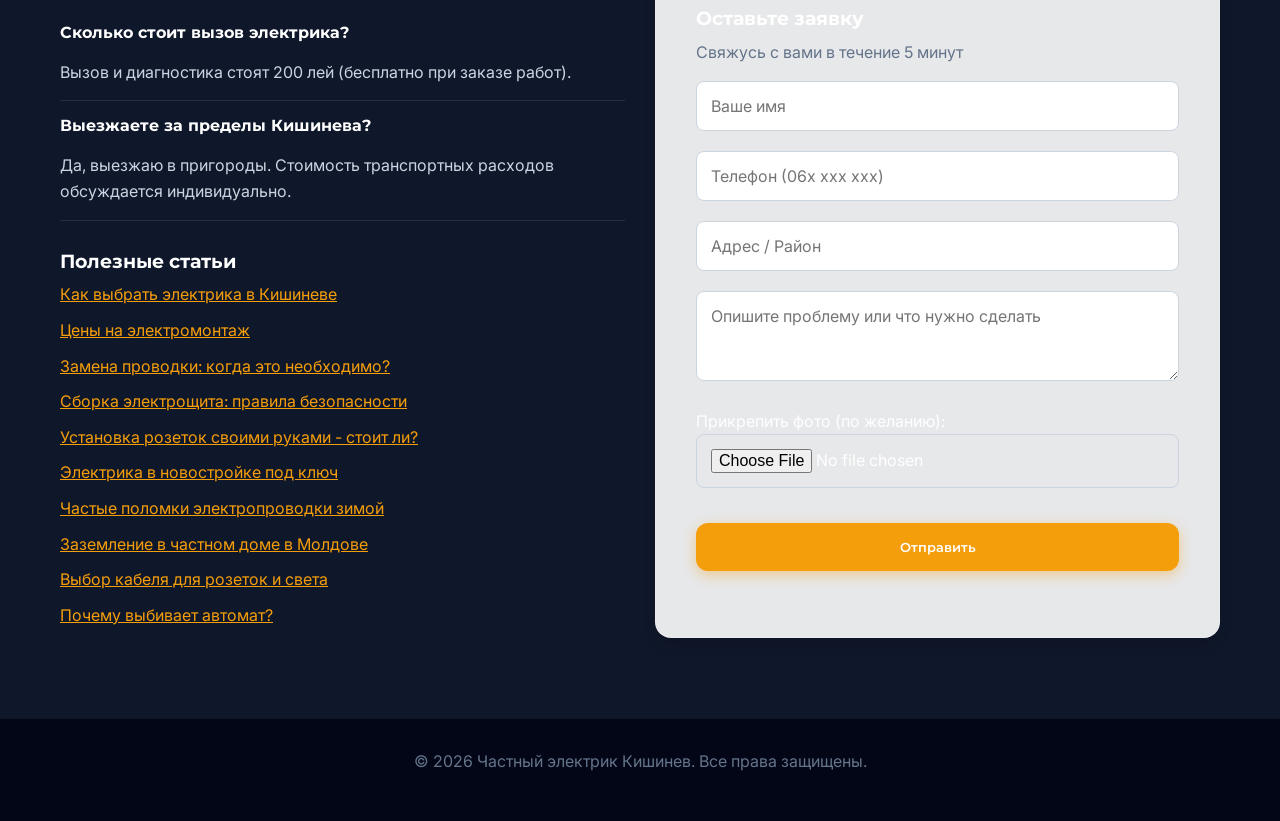
==== commit 44af1c66: "Add hero image layout and responsive floating messenger widget" ====
--- a/index.html
+++ b/index.html
@@ -66,13 +66,14 @@
 
     <!-- 1. Hero -->
     <header class="hero">
-        <div class="container">
+        <div class="container hero-grid">
             <div class="hero-content">
                 <span class="badge" data-ru="Ваш надежный мастер" data-ro="Meșterul tău de încredere">Ваш надежный
                     мастер</span>
                 <h1 data-ru="Я — ваш частный электрик в Кишиневе: <br>Приеду 24/7"
                     data-ro="Sunt electricianul tău în Chișinău: <br>Intervin 24/7">Я — ваш частный электрик в Кишиневе:
-                    <br>Приеду 24/7</h1>
+                    <br>Приеду 24/7
+                </h1>
                 <p class="hero-subtitle"
                     data-ru="Решу любую проблему: от замены розетки до полного электромонтажа под ключ. Быстро, качественно, с гарантией."
                     data-ro="Rezolv orice problemă: de la schimbarea prizei la montaj electric complet la cheie. Rapid, calitativ, cu garanție.">
@@ -85,6 +86,9 @@
                         data-ro="Calculează costul">Рассчитать стоимость</a>
                 </div>
             </div>
+            <div class="hero-image-wrapper">
+                <img src="images/hero.png" alt="Электрик Кишинев" loading="lazy">
+            </div>
         </div>
     </header>
 
@@ -133,16 +137,14 @@
             </div>
             <div class="grid-3 services-grid">
                 <div class="service-card">
-                    <img src="https://images.unsplash.com/photo-1621905251189-08b45d6a269e?auto=format&fit=crop&q=80&w=400&h=300"
-                        alt="Wire" loading="lazy">
+                    <img src="images/wiring.png" alt="Wire" loading="lazy">
                     <h3 data-ru="Замена проводки" data-ro="Schimbarea cablajului">Замена проводки</h3>
                     <p data-ru="Полная или частичная замена старой электропроводки в квартирах и домах."
                         data-ro="Schimbarea totală sau parțială a cablajului electric vechi în apartamente și case.">
                         Полная или частичная замена старой электропроводки в квартирах и домах.</p>
                 </div>
                 <div class="service-card">
-                    <img src="https://images.unsplash.com/photo-1558222218-b7b54eede3f3?auto=format&fit=crop&q=80&w=400&h=300"
-                        alt="Panel" loading="lazy">
+                    <img src="images/panel.png" alt="Panel" loading="lazy">
                     <h3 data-ru="Сборка электрощитов" data-ro="Asamblarea panourilor electrice">Сборка электрощитов</h3>
                     <p data-ru="Сборка, установка и модернизация электрических щитков."
                         data-ro="Asamblarea, instalarea și modernizarea panourilor electrice.">Сборка, установка и
@@ -356,8 +358,7 @@
                 </ul>
             </div>
             <div class="why-me-image">
-                <img src="https://images.unsplash.com/photo-1621905252507-b35492cc74b4?auto=format&fit=crop&q=80&w=500&h=600"
-                    alt="Electrician" class="rounded-img" loading="lazy">
+                <img src="images/hero.png" alt="Electrician" class="rounded-img" loading="lazy">
             </div>
         </div>
     </section>
@@ -472,6 +473,47 @@
         </div>
     </footer>
 
+    <!-- Floating Messenger -->
+    <div class="floating-btn">
+        <div class="floating-btn-options">
+            <a href="https://t.me/your_telegram" target="_blank" class="f-opt telegram" title="Telegram">
+                <svg width="24" height="24" viewBox="0 0 24 24" fill="white">
+                    <path
+                        d="M12 2C6.48 2 2 6.48 2 12s4.48 10 10 10 10-4.48 10-10S17.52 2 12 2zm4.64 6.8c-.15 1.58-.8 5.42-1.13 7.19-.14.75-.42 1-.68 1.03-.58.05-1.02-.38-1.58-.75-.88-.58-1.38-.94-2.23-1.5-.99-.65-.35-1.01.22-1.59.15-.15 2.71-2.48 2.76-2.69.01-.03.01-.14-.07-.19-.08-.05-.19-.02-.27 0-.12.03-1.97 1.25-5.59 3.69-.53.36-1.01.54-1.44.53-.47-.01-1.38-.27-2.05-.48-.82-.26-1.48-.4-1.42-.85.03-.23.36-.47 1-.72 3.91-1.7 6.52-2.82 7.84-3.37 3.74-1.56 4.51-1.83 5.02-1.84.11 0 .36.03.49.14.11.09.14.22.15.34.01.07.01.16 0 .28z" />
+                </svg>
+            </a>
+            <a href="viber://chat?number=+37300000000" target="_blank" class="f-opt viber" title="Viber">
+                <svg width="24" height="24" viewBox="0 0 24 24" fill="white">
+                    <path
+                        d="M19.34 5.3A9.87 9.87 0 0 0 12 2C6.63 2 2.2 6.22 2.02 11.53c-.02 0 0 .15 0 .23 0 1.94.57 3.79 1.63 5.34l-1.32 4.41a.81.81 0 0 0 1 .98l4.54-1.11A10.03 10.03 0 0 0 12 22.02c.16 0 .33-.02.5-.02 5.37-.18 9.6-4.63 9.61-10 0-2.62-1.03-5.06-2.77-6.7zM16.99 15.6c-.4.45-.96.65-1.58.62a15.82 15.82 0 0 1-5.73-2.15 15.68 15.68 0 0 1-4.71-4.73c-.22-.38-.38-.8-.43-1.24-.07-.63.26-1.16.89-1.41l.99-.39c.28-.11.6-.1.84.09.32.25.59.56.77.92l.86 1.76c.14.28.1.62-.12.87l-.44.5c.34.6.74 1.15 1.19 1.63a7.31 7.31 0 0 0 1.65 1.25l.44-.39c.23-.21.56-.27.85-.15l1.83.65c.37.13.68.39.87.75.18.34.22.74.1 1.05l-.34 1.13c-.24.79-.8.95-.91 1.01z" />
+                </svg>
+            </a>
+            <a href="https://wa.me/37300000000" target="_blank" class="f-opt whatsapp" title="WhatsApp">
+                <svg width="24" height="24" viewBox="0 0 24 24" fill="white">
+                    <path
+                        d="M12.01 2.05C6.48 2.05 2 6.53 2 12.06c0 1.76.46 3.48 1.33 5L2 22l5.09-1.33a10.03 10.03 0 0 0 4.92 1.29h.01c5.53 0 10.01-4.48 10.01-10.01 0-2.68-1.04-5.2-2.93-7.1A9.97 9.97 0 0 0 12.01 2.05zm5.54 14.23c-.23.64-1.33 1.23-1.84 1.31-.48.06-1.11.13-3.62-.91-3.02-1.24-4.88-4.26-5.03-4.46-.14-.2-1.2-1.61-1.2-3.08 0-1.47.76-2.19 1.03-2.48.27-.29.59-.36.78-.36.19 0 .38 0 .55.01.2.01.46-.07.72.56.28.67.94 2.29 1.02 2.45.09.16.14.34.05.54-.09.19-.14.31-.28.48-.13.16-.28.35-.4.48-.14.16.16.58.42.99.34.56.76.99 1.23 1.24.47.24.87.16 1.18-.04.34-.23.51-.55.74-.8.29-.32.55-.26.87-.14.32.12 2.04.96 2.39 1.14.35.18.58.27.67.43.09.14.09.8-.14 1.45z" />
+                </svg>
+            </a>
+            <a href="tel:+37300000000" class="f-opt phone" title="Call">
+                <svg width="24" height="24" viewBox="0 0 24 24" fill="white">
+                    <path
+                        d="M6.62 10.79c1.44 2.83 3.76 5.14 6.59 6.59l2.2-2.2c.27-.27.67-.36 1.02-.24 1.12.37 2.33.57 3.57.57.55 0 1 .45 1 1V20c0 .55-.45 1-1 1-9.39 0-17-7.61-17-17 0-.55.45-1 1-1h3.5c.55 0 1 .45 1 1 0 1.25.2 2.45.57 3.57.11.35.03.74-.25 1.02l-2.2 2.2z" />
+                </svg>
+            </a>
+        </div>
+        <button class="f-toggle" id="f-toggleBtn">
+            <svg width="28" height="28" viewBox="0 0 24 24" fill="none" stroke="white" stroke-width="2.5"
+                stroke-linecap="round" stroke-linejoin="round" class="msg-icon">
+                <path d="M21 15a2 2 0 0 1-2 2H7l-4 4V5a2 2 0 0 1 2-2h14a2 2 0 0 1 2 2z"></path>
+            </svg>
+            <svg width="28" height="28" viewBox="0 0 24 24" fill="none" stroke="white" stroke-width="2.5"
+                stroke-linecap="round" stroke-linejoin="round" class="close-icon hidden">
+                <line x1="18" y1="6" x2="6" y2="18"></line>
+                <line x1="6" y1="6" x2="18" y2="18"></line>
+            </svg>
+        </button>
+    </div>
+
     <script src="script.js"></script>
 </body>
 
--- a/style.css
+++ b/style.css
@@ -1,7 +1,9 @@
 :root {
-  --primary: #1E3A8A; /* Deep Blue */
+  --primary: #1E3A8A;
+  /* Deep Blue */
   --primary-light: #3B82F6;
-  --accent: #F59E0B; /* Amber/Yellow for Electricity */
+  --accent: #F59E0B;
+  /* Amber/Yellow for Electricity */
   --accent-hover: #D97706;
   --bg-light: #F8FAFC;
   --bg-white: #FFFFFF;
@@ -11,17 +13,21 @@
   --bg-darker: #020617;
   --glass-bg: rgba(255, 255, 255, 0.9);
   --glass-border: rgba(255, 255, 255, 0.2);
-  --shadow-sm: 0 1px 3px rgba(0,0,0,0.1);
-  --shadow-md: 0 4px 6px -1px rgba(0,0,0,0.1);
-  --shadow-lg: 0 10px 15px -3px rgba(0,0,0,0.1);
+  --shadow-sm: 0 1px 3px rgba(0, 0, 0, 0.1);
+  --shadow-md: 0 4px 6px -1px rgba(0, 0, 0, 0.1);
+  --shadow-lg: 0 10px 15px -3px rgba(0, 0, 0, 0.1);
   --radius: 12px;
   --transition: all 0.3s ease;
-  
+
   --font-heading: 'Montserrat', sans-serif;
   --font-body: 'Inter', sans-serif;
 }
 
-* { margin: 0; padding: 0; box-sizing: border-box; }
+* {
+  margin: 0;
+  padding: 0;
+  box-sizing: border-box;
+}
 
 html {
   scroll-behavior: smooth;
@@ -36,7 +42,12 @@
 }
 
 /* Typography */
-h1, h2, h3, h4, h5, h6 {
+h1,
+h2,
+h3,
+h4,
+h5,
+h6 {
   font-family: var(--font-heading);
   font-weight: 700;
   line-height: 1.2;
@@ -44,9 +55,20 @@
   color: var(--primary);
 }
 
-p { margin-bottom: 1rem; color: var(--text-muted); }
-a { text-decoration: none; color: inherit; transition: var(--transition); }
-ul { list-style: none; }
+p {
+  margin-bottom: 1rem;
+  color: var(--text-muted);
+}
+
+a {
+  text-decoration: none;
+  color: inherit;
+  transition: var(--transition);
+}
+
+ul {
+  list-style: none;
+}
 
 /* Layout & Utils */
 .container {
@@ -54,23 +76,76 @@
   margin: 0 auto;
   padding: 0 20px;
 }
-.container-narrow { max-width: 800px; }
-.section-padding { padding: 80px 0; }
-.text-center { text-align: center; }
-.mt-15 { margin-top: 15px; }
-.mt-30 { margin-top: 30px; }
-.w-100 { width: 100%; }
-.hidden { display: none !important; }
-.bg-light { background-color: var(--bg-light); }
-.bg-dark { background-color: var(--bg-dark); color: white; }
-.bg-dark h2, .bg-dark h3, .bg-dark h4 { color: white; }
-.bg-darker { background-color: var(--bg-darker); }
+
+.container-narrow {
+  max-width: 800px;
+}
+
+.section-padding {
+  padding: 80px 0;
+}
+
+.text-center {
+  text-align: center;
+}
+
+.mt-15 {
+  margin-top: 15px;
+}
+
+.mt-30 {
+  margin-top: 30px;
+}
+
+.w-100 {
+  width: 100%;
+}
+
+.hidden {
+  display: none !important;
+}
+
+.bg-light {
+  background-color: var(--bg-light);
+}
+
+.bg-dark {
+  background-color: var(--bg-dark);
+  color: white;
+}
+
+.bg-dark h2,
+.bg-dark h3,
+.bg-dark h4 {
+  color: white;
+}
+
+.bg-darker {
+  background-color: var(--bg-darker);
+}
 
 /* Grids */
-.grid-2 { display: grid; grid-template-columns: repeat(2, 1fr); gap: 30px; }
-.grid-3 { display: grid; grid-template-columns: repeat(auto-fit, minmax(300px, 1fr)); gap: 30px; }
-.grid-4 { display: grid; grid-template-columns: repeat(auto-fit, minmax(250px, 1fr)); gap: 30px; }
-.align-center { align-items: center; }
+.grid-2 {
+  display: grid;
+  grid-template-columns: repeat(2, 1fr);
+  gap: 30px;
+}
+
+.grid-3 {
+  display: grid;
+  grid-template-columns: repeat(auto-fit, minmax(300px, 1fr));
+  gap: 30px;
+}
+
+.grid-4 {
+  display: grid;
+  grid-template-columns: repeat(auto-fit, minmax(250px, 1fr));
+  gap: 30px;
+}
+
+.align-center {
+  align-items: center;
+}
 
 /* Buttons */
 .btn {
@@ -90,6 +165,7 @@
   color: #fff;
   box-shadow: 0 4px 14px rgba(245, 158, 11, 0.4);
 }
+
 .btn-primary:hover {
   background-color: var(--accent-hover);
   transform: translateY(-2px);
@@ -101,13 +177,17 @@
   color: var(--text-dark);
   border: 2px solid #E2E8F0;
 }
-.btn-secondary:hover { background-color: #E2E8F0; }
+
+.btn-secondary:hover {
+  background-color: #E2E8F0;
+}
 
 .btn-outline {
   background-color: transparent;
   color: var(--primary);
   border-color: var(--primary);
 }
+
 .btn-outline:hover {
   background-color: var(--primary);
   color: white;
@@ -126,18 +206,22 @@
 /* Navbar */
 .navbar {
   position: fixed;
-  top: 0; left: 0; right: 0;
+  top: 0;
+  left: 0;
+  right: 0;
   background: rgba(255, 255, 255, 0.95);
   backdrop-filter: blur(10px);
   z-index: 1000;
   box-shadow: var(--shadow-sm);
   padding: 15px 0;
 }
+
 .nav-wrapper {
   display: flex;
   justify-content: space-between;
   align-items: center;
 }
+
 .logo {
   font-family: var(--font-heading);
   font-weight: 800;
@@ -147,7 +231,13 @@
   align-items: center;
   gap: 10px;
 }
-.nav-right { display: flex; align-items: center; gap: 20px; }
+
+.nav-right {
+  display: flex;
+  align-items: center;
+  gap: 20px;
+}
+
 .phone-link {
   font-weight: 700;
   color: var(--text-dark);
@@ -155,26 +245,74 @@
 }
 
 /* Language Toggle Switch */
-.lang-switch { display: flex; align-items: center; gap: 8px; font-weight: 600; font-size: 0.9rem;}
-.lang-label { color: var(--text-muted); transition: 0.3s; }
-.lang-label.active { color: var(--primary); font-weight: 800; }
-.switch { position: relative; display: inline-block; width: 44px; height: 24px; }
-.switch input { opacity: 0; width: 0; height: 0; }
+.lang-switch {
+  display: flex;
+  align-items: center;
+  gap: 8px;
+  font-weight: 600;
+  font-size: 0.9rem;
+}
+
+.lang-label {
+  color: var(--text-muted);
+  transition: 0.3s;
+}
+
+.lang-label.active {
+  color: var(--primary);
+  font-weight: 800;
+}
+
+.switch {
+  position: relative;
+  display: inline-block;
+  width: 44px;
+  height: 24px;
+}
+
+.switch input {
+  opacity: 0;
+  width: 0;
+  height: 0;
+}
+
 .slider {
-  position: absolute; cursor: pointer;
-  top: 0; left: 0; right: 0; bottom: 0;
+  position: absolute;
+  cursor: pointer;
+  top: 0;
+  left: 0;
+  right: 0;
+  bottom: 0;
   background-color: var(--primary-light);
   transition: .4s;
 }
+
 .slider:before {
-  position: absolute; content: "";
-  height: 18px; width: 18px; left: 3px; bottom: 3px;
-  background-color: white; transition: .4s;
-}
-input:checked + .slider { background-color: var(--accent); }
-input:checked + .slider:before { transform: translateX(20px); }
-.slider.round { border-radius: 34px; }
-.slider.round:before { border-radius: 50%; }
+  position: absolute;
+  content: "";
+  height: 18px;
+  width: 18px;
+  left: 3px;
+  bottom: 3px;
+  background-color: white;
+  transition: .4s;
+}
+
+input:checked+.slider {
+  background-color: var(--accent);
+}
+
+input:checked+.slider:before {
+  transform: translateX(20px);
+}
+
+.slider.round {
+  border-radius: 34px;
+}
+
+.slider.round:before {
+  border-radius: 50%;
+}
 
 /* Hero */
 .hero {
@@ -183,20 +321,65 @@
   position: relative;
   overflow: hidden;
 }
+
 .hero::before {
   content: '';
-  position: absolute; right: -10%; top: 0;
-  width: 50%; height: 100%;
-  background: url('hero-bg.jpg') center/cover no-repeat;
-  opacity: 0.1; /* Adjust background */
+  position: absolute;
+  right: -10%;
+  top: 0;
+  width: 50%;
+  height: 100%;
+  background: url('images/hero-bg.png') center/cover no-repeat;
+  opacity: 0.15;
   z-index: 0;
 }
+
+.hero-grid {
+  display: grid;
+  grid-template-columns: 1fr 1fr;
+  align-items: center;
+  gap: 40px;
+  position: relative;
+  z-index: 1;
+}
+
 .hero-content {
-  position: relative; z-index: 1;
+  position: relative;
+  z-index: 1;
   max-width: 650px;
 }
-.hero h1 { font-size: 3.5rem; margin-bottom: 20px; }
-.hero-subtitle { font-size: 1.25rem; margin-bottom: 40px; color: var(--text-dark); }
+
+.hero-image-wrapper {
+  position: relative;
+  z-index: 1;
+}
+
+.hero-image-wrapper img {
+  width: 100%;
+  max-width: 500px;
+  border-radius: 20px;
+  box-shadow: 0 20px 25px -5px rgba(0, 0, 0, 0.1);
+  transform: rotate(3deg);
+  transition: transform 0.3s;
+  display: block;
+  margin: 0 auto;
+}
+
+.hero-image-wrapper img:hover {
+  transform: rotate(0deg) scale(1.02);
+}
+
+.hero h1 {
+  font-size: 3.5rem;
+  margin-bottom: 20px;
+}
+
+.hero-subtitle {
+  font-size: 1.25rem;
+  margin-bottom: 40px;
+  color: var(--text-dark);
+}
+
 .badge {
   display: inline-block;
   background: rgba(30, 58, 138, 0.1);
@@ -207,7 +390,11 @@
   font-weight: 600;
   margin-bottom: 15px;
 }
-.hero-cta { display: flex; gap: 15px; }
+
+.hero-cta {
+  display: flex;
+  gap: 15px;
+}
 
 /* Cards & Grid Items */
 .benefit-card {
@@ -218,8 +405,16 @@
   transition: var(--transition);
   border-top: 4px solid var(--accent);
 }
-.benefit-card:hover { transform: translateY(-5px); box-shadow: var(--shadow-md); }
-.benefit-card .icon { font-size: 2.5rem; margin-bottom: 15px; }
+
+.benefit-card:hover {
+  transform: translateY(-5px);
+  box-shadow: var(--shadow-md);
+}
+
+.benefit-card .icon {
+  font-size: 2.5rem;
+  margin-bottom: 15px;
+}
 
 .service-card {
   background: var(--bg-white);
@@ -227,98 +422,419 @@
   overflow: hidden;
   box-shadow: var(--shadow-sm);
 }
-.service-card img { width: 100%; height: 200px; object-fit: cover; }
-.service-card h3, .service-card p { padding: 0 20px; }
-.service-card h3 { margin-top: 20px; }
-.service-card p { margin-bottom: 20px; }
+
+.service-card img {
+  width: 100%;
+  height: 200px;
+  object-fit: cover;
+}
+
+.service-card h3,
+.service-card p {
+  padding: 0 20px;
+}
+
+.service-card h3 {
+  margin-top: 20px;
+}
+
+.service-card p {
+  margin-bottom: 20px;
+}
 
 /* Calculator / Quiz */
-.quiz-header { margin-bottom: 30px; }
-.progress-bar { width: 100%; height: 8px; background: #E2E8F0; border-radius: 4px; margin-top: 15px; overflow: hidden; }
-.progress { height: 100%; background: var(--accent); transition: width 0.3s ease; }
-.quiz-step h3 { margin-bottom: 20px; font-size: 1.5rem; }
-.quiz-options { display: flex; flex-direction: column; gap: 15px; }
+.quiz-header {
+  margin-bottom: 30px;
+}
+
+.progress-bar {
+  width: 100%;
+  height: 8px;
+  background: #E2E8F0;
+  border-radius: 4px;
+  margin-top: 15px;
+  margin-bottom: 25px;
+  overflow: hidden;
+}
+
+.progress {
+  height: 100%;
+  background: var(--accent);
+  transition: width 0.3s ease;
+}
+
+.quiz-step h3 {
+  margin-bottom: 25px;
+  font-size: 1.5rem;
+}
+
+.quiz-options {
+  display: flex;
+  flex-direction: column;
+  gap: 20px;
+}
+
 .quiz-radio {
-  display: flex; align-items: center; padding: 15px 20px;
-  border: 2px solid #E2E8F0; border-radius: 8px; cursor: pointer; transition: 0.2s;
-}
-.quiz-radio:hover { border-color: var(--primary-light); }
-.quiz-radio input { margin-right: 15px; transform: scale(1.2); }
+  display: flex;
+  align-items: center;
+  padding: 18px 20px;
+  border: 2px solid #E2E8F0;
+  border-radius: 8px;
+  cursor: pointer;
+  transition: 0.2s;
+}
+
+.quiz-radio:hover {
+  border-color: var(--primary-light);
+  background: #F8FAFC;
+}
+
+.quiz-radio input {
+  margin-right: 15px;
+  transform: scale(1.3);
+}
+
 .quiz-input {
-  width: 100%; padding: 15px; border: 2px solid #E2E8F0; border-radius: 8px;
-  font-size: 1.1rem; font-family: var(--font-body);
+  width: 100%;
+  padding: 18px;
+  border: 2px solid #E2E8F0;
+  border-radius: 8px;
+  font-size: 1.1rem;
+  font-family: var(--font-body);
+  margin-bottom: 10px;
+}
+
+.quiz-footer {
+  margin-top: 30px;
+  display: flex;
+  justify-content: space-between;
+  align-items: center;
 }
 
 /* Forms */
-.form-group { margin-bottom: 20px; }
+.form-group {
+  margin-bottom: 20px;
+}
+
 .form-control {
-  width: 100%; padding: 14px; border: 1px solid #CBD5E1; border-radius: 8px;
-  font-family: inherit; font-size: 1rem; transition: 0.3s;
-}
-.form-control:focus { outline: none; border-color: var(--primary); box-shadow: 0 0 0 3px rgba(59, 130, 246, 0.2); }
+  width: 100%;
+  padding: 14px;
+  border: 1px solid #CBD5E1;
+  border-radius: 8px;
+  font-family: inherit;
+  font-size: 1rem;
+  transition: 0.3s;
+}
+
+.form-control:focus {
+  outline: none;
+  border-color: var(--primary);
+  box-shadow: 0 0 0 3px rgba(59, 130, 246, 0.2);
+}
 
 /* Steps */
-.step-card { text-align: center; padding: 20px; }
+.step-card {
+  text-align: center;
+  padding: 20px;
+}
+
 .step-num {
-  width: 60px; height: 60px; line-height: 60px;
-  background: var(--primary); color: white;
-  border-radius: 50%; font-size: 1.5rem; font-weight: 700;
-  margin: 0 auto 20px; font-family: var(--font-heading);
+  width: 60px;
+  height: 60px;
+  line-height: 60px;
+  background: var(--primary);
+  color: white;
+  border-radius: 50%;
+  font-size: 1.5rem;
+  font-weight: 700;
+  margin: 0 auto 20px;
+  font-family: var(--font-heading);
 }
 
 /* Table */
-.table-container { overflow-x: auto; }
+.table-container {
+  overflow-x: auto;
+}
+
 .prices-table {
-  width: 100%; border-collapse: collapse; background: white;
-  border-radius: var(--radius); overflow: hidden; box-shadow: var(--shadow-sm);
-}
-.prices-table th, .prices-table td { padding: 15px 20px; text-align: left; border-bottom: 1px solid #E2E8F0; }
-.prices-table th { background: var(--primary); color: white; font-weight: 600; font-family: var(--font-heading);}
-.prices-table tr:last-child td { border-bottom: none; }
-.prices-table tr:hover td { background: #F8FAFC; }
+  width: 100%;
+  border-collapse: collapse;
+  background: white;
+  border-radius: var(--radius);
+  overflow: hidden;
+  box-shadow: var(--shadow-sm);
+}
+
+.prices-table th,
+.prices-table td {
+  padding: 15px 20px;
+  text-align: left;
+  border-bottom: 1px solid #E2E8F0;
+}
+
+.prices-table th {
+  background: var(--primary);
+  color: white;
+  font-weight: 600;
+  font-family: var(--font-heading);
+}
+
+.prices-table tr:last-child td {
+  border-bottom: none;
+}
+
+.prices-table tr:hover td {
+  background: #F8FAFC;
+}
 
 /* Reviews */
 .review-card {
-  background: white; padding: 30px; border-radius: var(--radius); box-shadow: var(--shadow-sm);
-}
-.stars { color: var(--accent); margin-bottom: 15px; font-size: 1.2rem; }
-.review-text { font-style: italic; }
-.review-author { font-weight: 700; color: var(--primary); margin-top: 15px; }
+  background: white;
+  padding: 30px;
+  border-radius: var(--radius);
+  box-shadow: var(--shadow-sm);
+}
+
+.stars {
+  color: var(--accent);
+  margin-bottom: 15px;
+  font-size: 1.2rem;
+}
+
+.review-text {
+  font-style: italic;
+}
+
+.review-author {
+  font-weight: 700;
+  color: var(--primary);
+  margin-top: 15px;
+}
 
 /* Gallery */
-.gallery-item { position: relative; border-radius: var(--radius); overflow: hidden; aspect-ratio: 4/3; }
-.gallery-item img { width: 100%; height: 100%; object-fit: cover; transition: 0.5s; }
-.gallery-item:hover img { transform: scale(1.05); }
+.gallery-item {
+  position: relative;
+  border-radius: var(--radius);
+  overflow: hidden;
+  aspect-ratio: 4/3;
+}
+
+.gallery-item img {
+  width: 100%;
+  height: 100%;
+  object-fit: cover;
+  transition: 0.5s;
+}
+
+.gallery-item:hover img {
+  transform: scale(1.05);
+}
+
 .gallery-label {
-  position: absolute; bottom: 0; left: 0; right: 0;
-  background: rgba(15, 23, 42, 0.8); color: white;
-  padding: 15px; font-weight: 600; transform: translateY(100%); transition: 0.3s;
-}
-.gallery-item:hover .gallery-label { transform: translateY(0); }
+  position: absolute;
+  bottom: 0;
+  left: 0;
+  right: 0;
+  background: rgba(15, 23, 42, 0.8);
+  color: white;
+  padding: 15px;
+  font-weight: 600;
+  transform: translateY(100%);
+  transition: 0.3s;
+}
+
+.gallery-item:hover .gallery-label {
+  transform: translateY(0);
+}
 
 /* Why me & Image */
-.rounded-img { border-radius: 20px; box-shadow: var(--shadow-lg); width: 100%; height: auto; }
+.rounded-img {
+  border-radius: 20px;
+  box-shadow: var(--shadow-lg);
+  width: 100%;
+  height: auto;
+}
+
 .check-list li {
-  position: relative; padding-left: 30px; margin-bottom: 15px; font-weight: 500; font-size: 1.1rem;
-}
+  position: relative;
+  padding-left: 30px;
+  margin-bottom: 15px;
+  font-weight: 500;
+  font-size: 1.1rem;
+}
+
 .check-list li::before {
-  content: '✓'; position: absolute; left: 0; top: 0; color: var(--accent); font-weight: bold; font-size: 1.2rem;
+  content: '✓';
+  position: absolute;
+  left: 0;
+  top: 0;
+  color: var(--accent);
+  font-weight: bold;
+  font-size: 1.2rem;
 }
 
 /* Footer / Contact */
-.accordion-item { border-bottom: 1px solid rgba(255,255,255,0.1); padding: 15px 0; }
-.accordion-header { cursor: pointer; display: flex; justify-content: space-between; align-items: center; }
-.accordion-body { padding-top: 10px; color: #CBD5E1; }
-#articles-list li { margin-bottom: 10px; }
-#articles-list a { color: var(--accent); text-decoration: underline; }
-#articles-list a:hover { color: white; }
-
-.footer { padding: 30px 0; border-top: 1px solid rgba(255,255,255,0.05); }
+.accordion-item {
+  border-bottom: 1px solid rgba(255, 255, 255, 0.1);
+  padding: 15px 0;
+}
+
+.accordion-header {
+  cursor: pointer;
+  display: flex;
+  justify-content: space-between;
+  align-items: center;
+}
+
+.accordion-body {
+  padding-top: 10px;
+  color: #CBD5E1;
+}
+
+#articles-list li {
+  margin-bottom: 10px;
+}
+
+#articles-list a {
+  color: var(--accent);
+  text-decoration: underline;
+}
+
+#articles-list a:hover {
+  color: white;
+}
+
+.footer {
+  padding: 30px 0;
+  border-top: 1px solid rgba(255, 255, 255, 0.05);
+}
+
+/* Floating Messenger */
+.floating-btn {
+  position: fixed;
+  bottom: 30px;
+  right: 30px;
+  z-index: 1000;
+  display: flex;
+  flex-direction: column;
+  align-items: flex-end;
+  gap: 15px;
+}
+
+.floating-btn-options {
+  display: flex;
+  flex-direction: column;
+  gap: 10px;
+  opacity: 0;
+  pointer-events: none;
+  transform: translateY(20px);
+  transition: all 0.3s cubic-bezier(0.68, -0.55, 0.265, 1.55);
+}
+
+.floating-btn.active .floating-btn-options {
+  opacity: 1;
+  pointer-events: auto;
+  transform: translateY(0);
+}
+
+.f-opt {
+  width: 50px;
+  height: 50px;
+  border-radius: 50%;
+  display: flex;
+  justify-content: center;
+  align-items: center;
+  box-shadow: var(--shadow-md);
+  transition: transform 0.2s;
+}
+
+.f-opt:hover {
+  transform: scale(1.1);
+}
+
+.f-opt.telegram {
+  background: #0088cc;
+}
+
+.f-opt.viber {
+  background: #665cac;
+}
+
+.f-opt.whatsapp {
+  background: #25d366;
+}
+
+.f-opt.phone {
+  background: var(--accent);
+}
+
+.f-toggle {
+  width: 60px;
+  height: 60px;
+  border-radius: 50%;
+  background: var(--primary);
+  border: none;
+  cursor: pointer;
+  display: flex;
+  justify-content: center;
+  align-items: center;
+  box-shadow: 0 4px 14px rgba(30, 58, 138, 0.4);
+  transition: transform 0.2s, background 0.2s;
+}
+
+.f-toggle:hover {
+  transform: scale(1.1);
+  background: var(--primary-light);
+}
+
+.f-toggle .msg-icon,
+.f-toggle .close-icon {
+  position: absolute;
+  transition: all 0.3s;
+}
+
+.f-toggle .hidden {
+  opacity: 0;
+  transform: rotate(-90deg) scale(0);
+}
+
+/* Responsive */
+@media (max-width: 900px) {
+  .hero-grid {
+    grid-template-columns: 1fr;
+    text-align: center;
+  }
+
+  .hero-image-wrapper {
+    margin-top: 30px;
+  }
+
+  .hero-image-wrapper img {
+    transform: none;
+  }
+
+  .hero-cta {
+    justify-content: center;
+  }
+}
 
 /* Responsive */
 @media (max-width: 768px) {
-  .hero h1 { font-size: 2.5rem; }
-  .grid-2, .grid-3, .grid-4 { grid-template-columns: 1fr; }
-  .hero-cta { flex-direction: column; }
-  .nav-right .phone-link { display: none; }
-}
+  .hero h1 {
+    font-size: 2.5rem;
+  }
+
+  .grid-2,
+  .grid-3,
+  .grid-4 {
+    grid-template-columns: 1fr;
+  }
+
+  .hero-cta {
+    flex-direction: column;
+  }
+
+  .nav-right .phone-link {
+    display: none;
+  }
+}
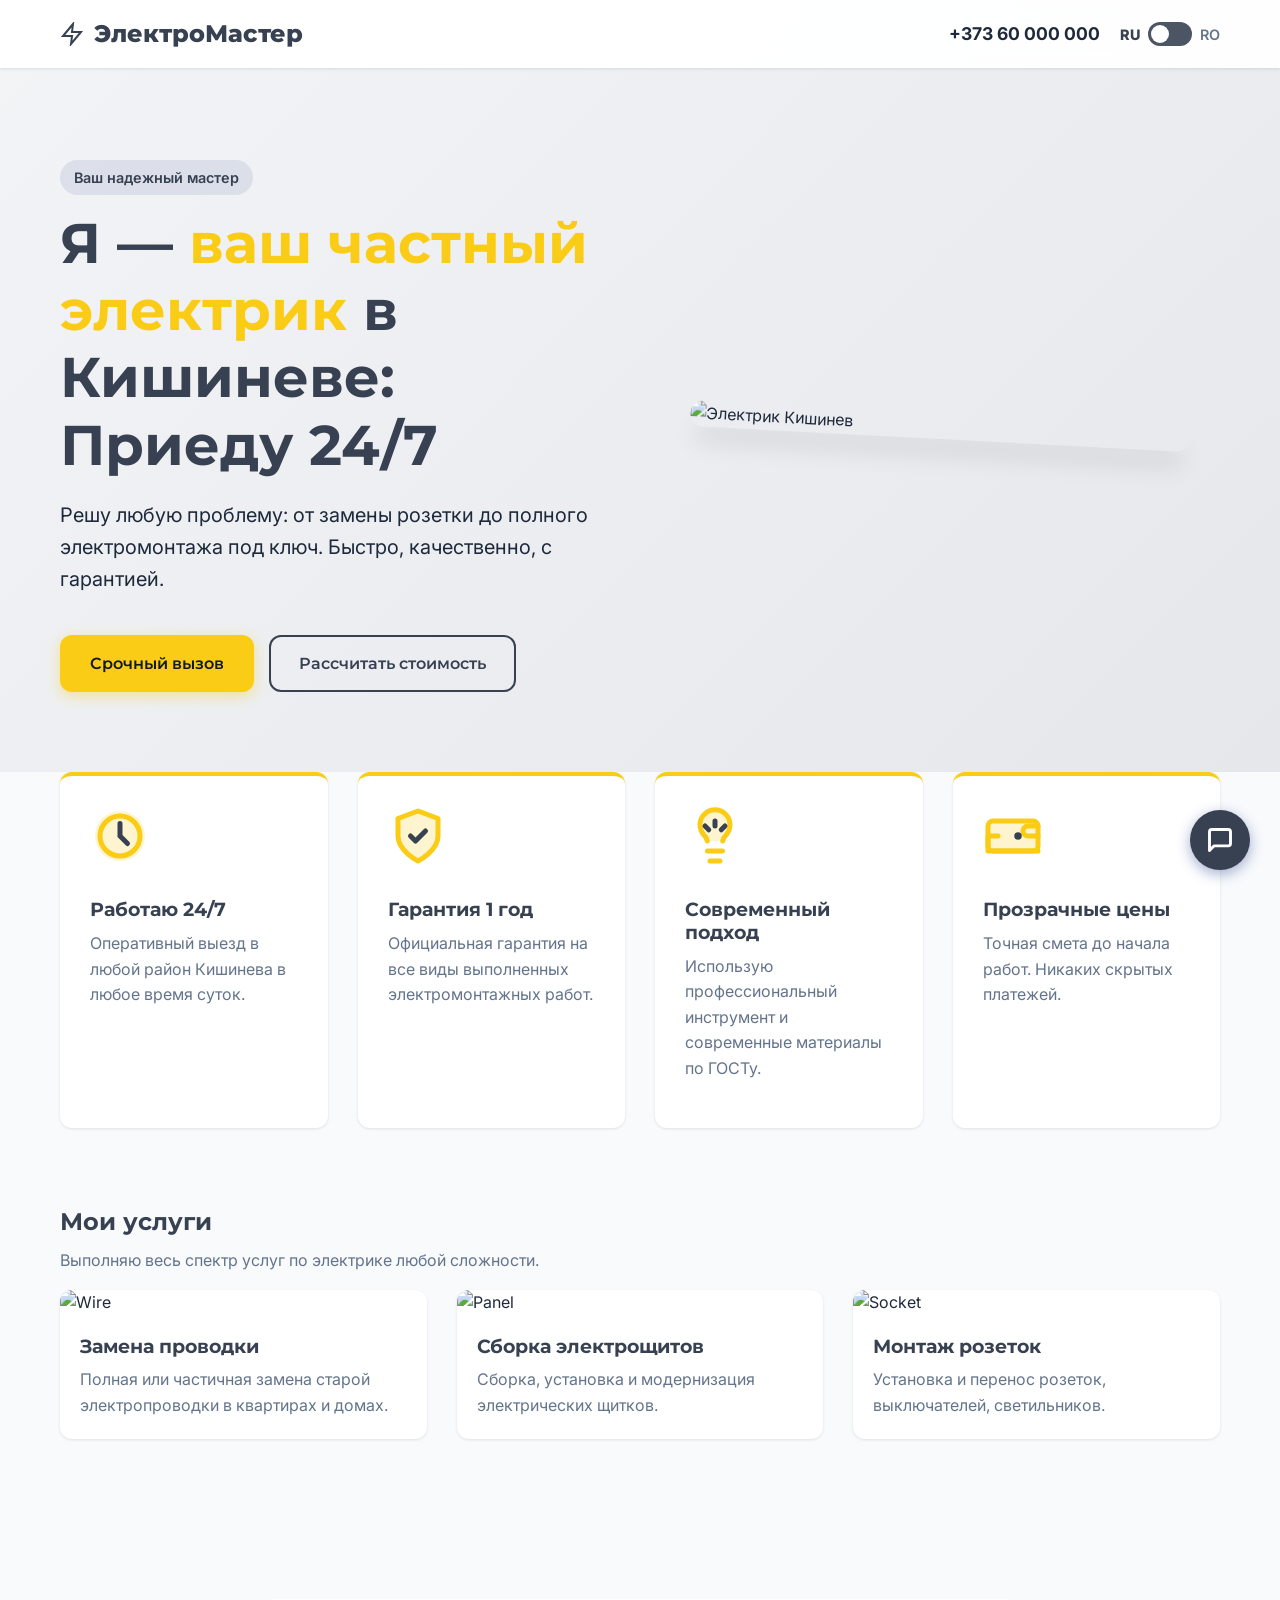
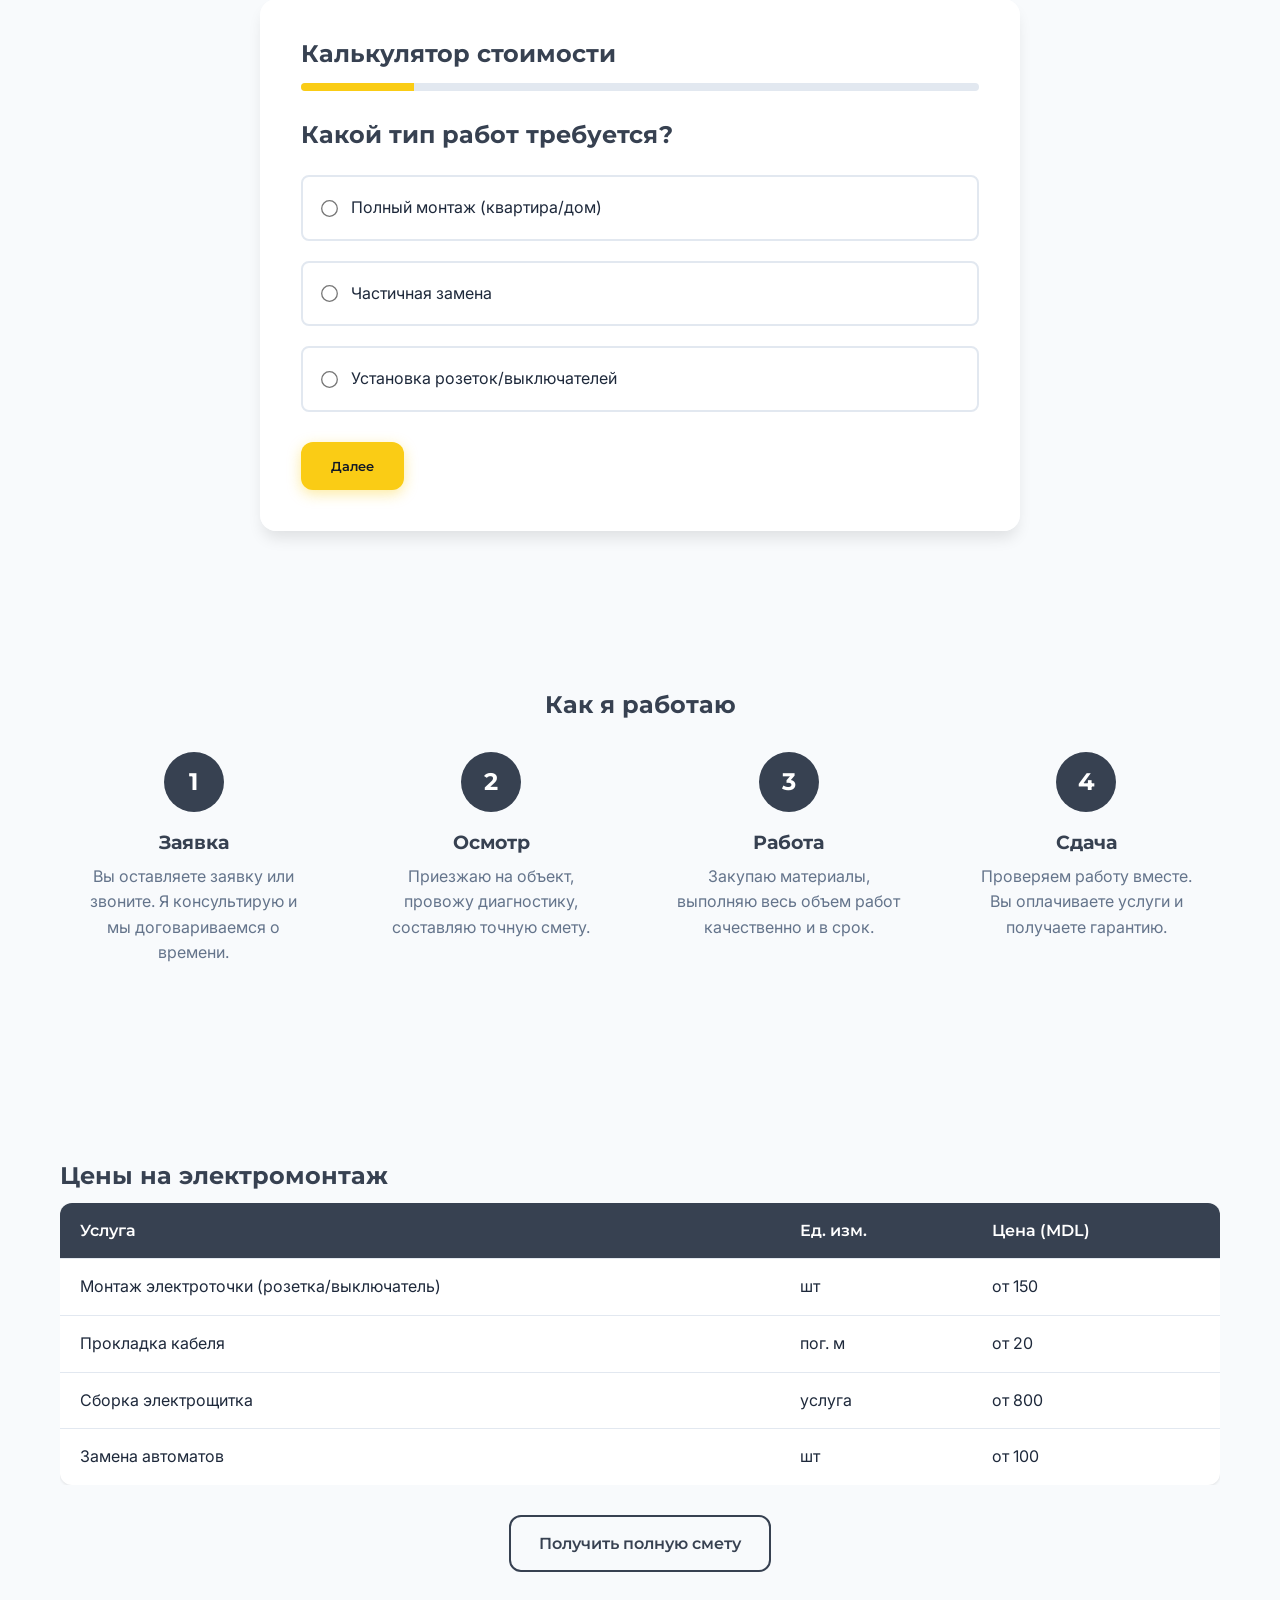
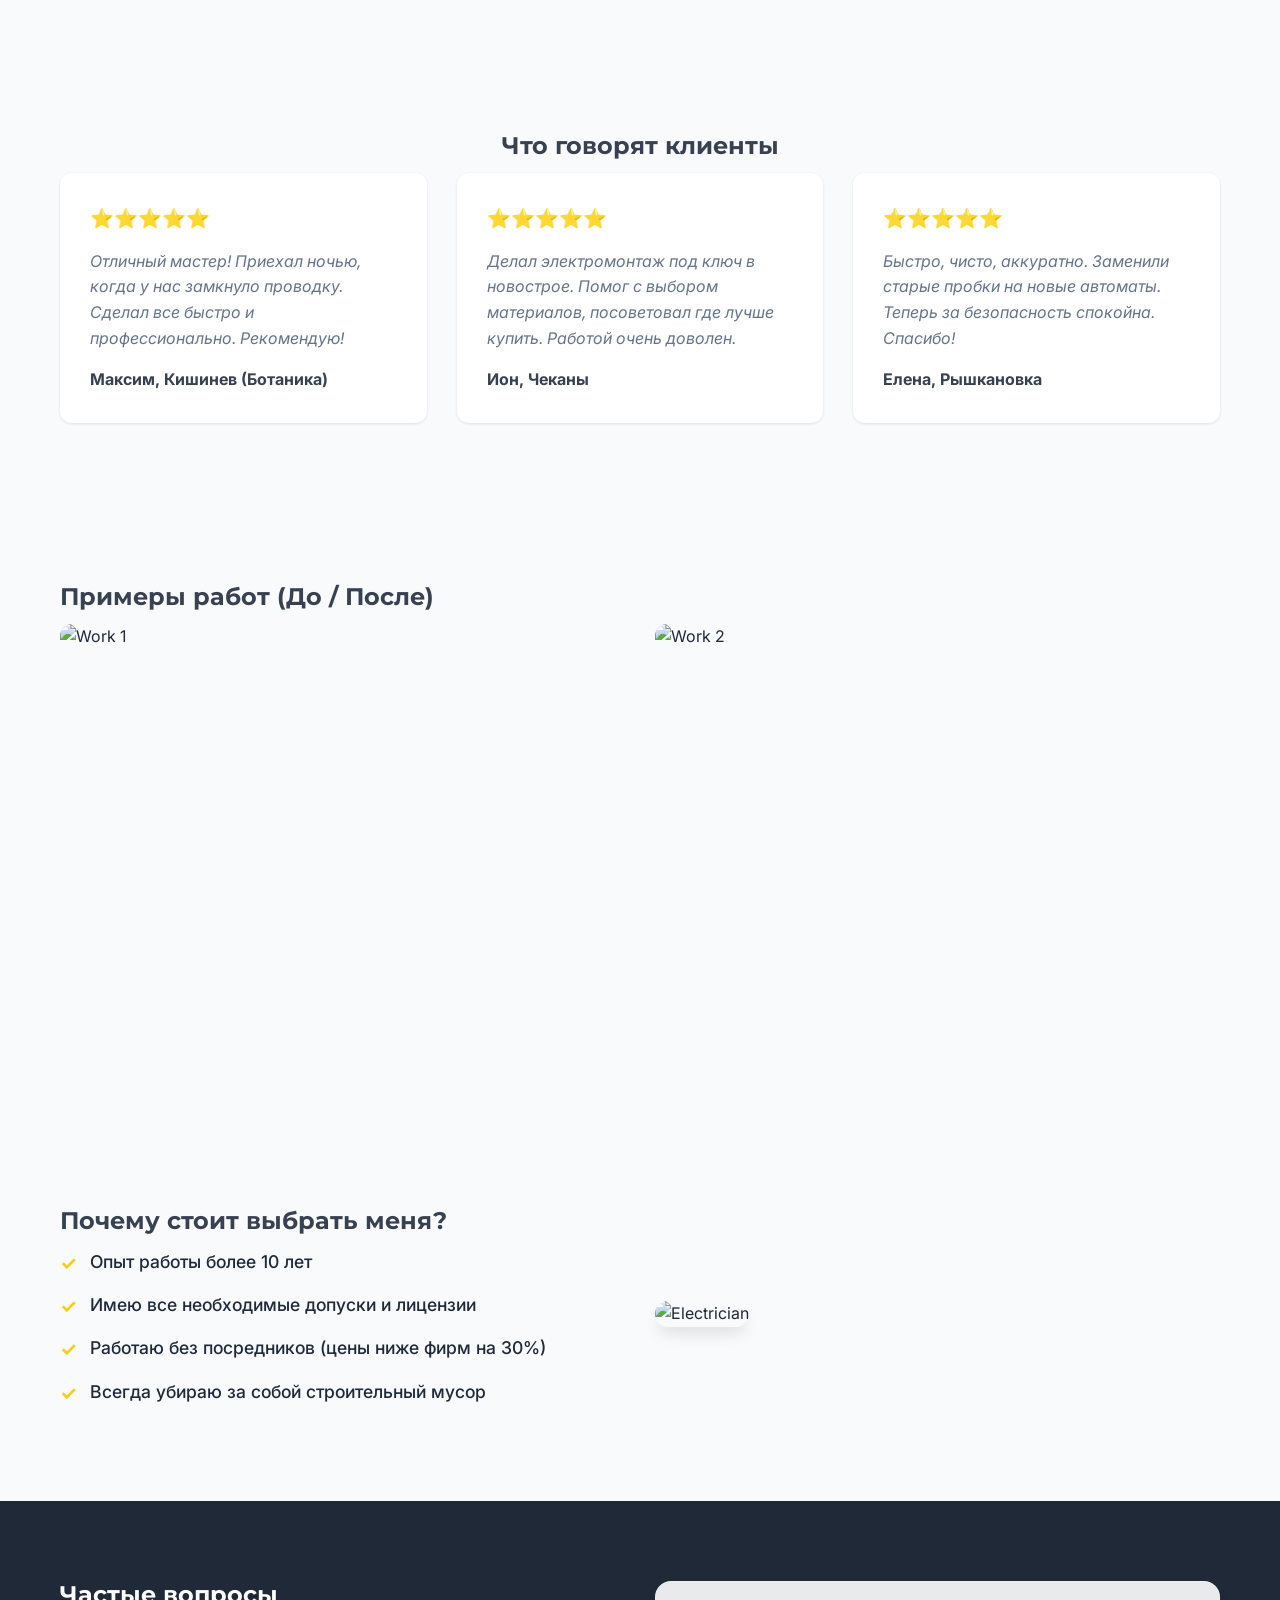
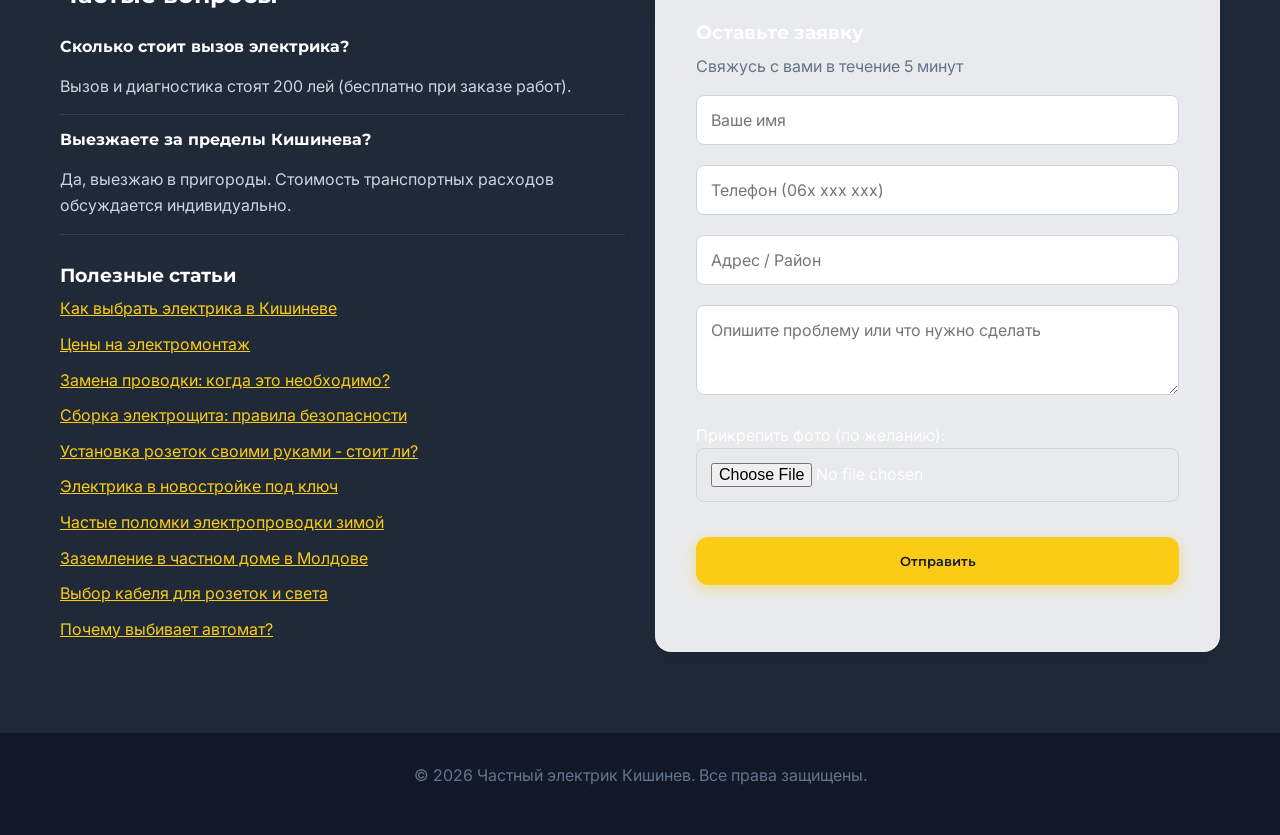
==== commit 48524b2a: "Update color theme to dark gray and yellow, add hero highlights and SVG icons" ====
--- a/index.html
+++ b/index.html
@@ -70,8 +70,9 @@
             <div class="hero-content">
                 <span class="badge" data-ru="Ваш надежный мастер" data-ro="Meșterul tău de încredere">Ваш надежный
                     мастер</span>
-                <h1 data-ru="Я — ваш частный электрик в Кишиневе: <br>Приеду 24/7"
-                    data-ro="Sunt electricianul tău în Chișinău: <br>Intervin 24/7">Я — ваш частный электрик в Кишиневе:
+                <h1 data-ru="Я — <span class='highlight-yellow'>ваш частный электрик</span> в Кишиневе: <br>Приеду 24/7"
+                    data-ro="Sunt <span class='highlight-yellow'>electricianul tău</span> în Chișinău: <br>Intervin 24/7">
+                    Я — <span class="highlight-yellow">ваш частный электрик</span> в Кишиневе:
                     <br>Приеду 24/7
                 </h1>
                 <p class="hero-subtitle"
@@ -96,28 +97,61 @@
     <section class="benefits" id="benefits">
         <div class="container grid-4">
             <div class="benefit-card">
-                <div class="icon">🕒</div>
+                <div class="icon">
+                    <svg width="60" height="60" viewBox="0 0 24 24" fill="none" xmlns="http://www.w3.org/2000/svg">
+                        <circle cx="12" cy="12" r="10" fill="var(--accent)" fill-opacity="0.2" />
+                        <circle cx="12" cy="12" r="8" stroke="var(--accent)" stroke-width="2" />
+                        <path d="M12 7v5l3 3" stroke="var(--primary)" stroke-width="2" stroke-linecap="round" />
+                    </svg>
+                </div>
                 <h3 data-ru="Работаю 24/7" data-ro="Lucrez 24/7">Работаю 24/7</h3>
                 <p data-ru="Оперативный выезд в любой район Кишинева в любое время суток."
                     data-ro="Deplasare rapidă în orice sector din Chișinău la orice oră.">Оперативный выезд в любой
                     район Кишинева в любое время суток.</p>
             </div>
             <div class="benefit-card">
-                <div class="icon">🛡️</div>
+                <div class="icon">
+                    <svg width="60" height="60" viewBox="0 0 24 24" fill="none" xmlns="http://www.w3.org/2000/svg">
+                        <path d="M12 22s8-4 8-10V5l-8-3-8 3v7c0 6 8 10 8 10z" fill="var(--accent)" fill-opacity="0.2" />
+                        <path d="M12 22s8-4 8-10V5l-8-3-8 3v7c0 6 8 10 8 10z" stroke="var(--accent)" stroke-width="2"
+                            stroke-linecap="round" stroke-linejoin="round" />
+                        <path d="M9 12l2 2 4-4" stroke="var(--primary)" stroke-width="2" stroke-linecap="round"
+                            stroke-linejoin="round" />
+                    </svg>
+                </div>
                 <h3 data-ru="Гарантия 1 год" data-ro="Garanție 1 an">Гарантия 1 год</h3>
                 <p data-ru="Официальная гарантия на все виды выполненных электромонтажных работ."
                     data-ro="Garanție oficială pentru toate tipurile de lucrări electrice efectuate.">Официальная
                     гарантия на все виды выполненных электромонтажных работ.</p>
             </div>
             <div class="benefit-card">
-                <div class="icon">💡</div>
+                <div class="icon">
+                    <svg width="60" height="60" viewBox="0 0 24 24" fill="none" xmlns="http://www.w3.org/2000/svg">
+                        <path d="M15.09 14c.18-.98.65-1.74 1.41-2.5A6 6 0 1 0 7.5 11.5c.76.76 1.23 1.52 1.41 2.5h6.18z"
+                            fill="var(--accent)" fill-opacity="0.2" />
+                        <path
+                            d="M9 18h6M10 22h4M15.09 14c.18-.98.65-1.74 1.41-2.5A6 6 0 1 0 7.5 11.5c.76.76 1.23 1.52 1.41 2.5"
+                            stroke="var(--accent)" stroke-width="2" stroke-linecap="round" stroke-linejoin="round" />
+                        <path d="M12 6v2M8 8l1.5 1.5M16 8l-1.5 1.5" stroke="var(--primary)" stroke-width="2"
+                            stroke-linecap="round" />
+                    </svg>
+                </div>
                 <h3 data-ru="Современный подход" data-ro="Abordare modernă">Современный подход</h3>
                 <p data-ru="Использую профессиональный инструмент и современные материалы по ГОСТу."
                     data-ro="Folosesc instrumente profesionale și materiale moderne conform standardelor.">Использую
                     профессиональный инструмент и современные материалы по ГОСТу.</p>
             </div>
             <div class="benefit-card">
-                <div class="icon">💰</div>
+                <div class="icon">
+                    <svg width="60" height="60" viewBox="0 0 24 24" fill="none" xmlns="http://www.w3.org/2000/svg">
+                        <rect x="2" y="6" width="20" height="12" rx="2" fill="var(--accent)" fill-opacity="0.2" />
+                        <path d="M22 12h-4c-1.1 0-2-.9-2-2s.9-2 2-2h4M22 18H2v-6h4" stroke="var(--accent)"
+                            stroke-width="2" stroke-linecap="round" stroke-linejoin="round" />
+                        <rect x="2" y="6" width="20" height="12" rx="2" stroke="var(--accent)" stroke-width="2"
+                            stroke-linecap="round" stroke-linejoin="round" />
+                        <circle cx="14" cy="12" r="1.5" fill="var(--primary)" />
+                    </svg>
+                </div>
                 <h3 data-ru="Прозрачные цены" data-ro="Prețuri transparente">Прозрачные цены</h3>
                 <p data-ru="Точная смета до начала работ. Никаких скрытых платежей."
                     data-ro="Deviz exact înainte de începerea lucrărilor. Fără taxe ascunse.">Точная смета до начала
--- a/style.css
+++ b/style.css
@@ -1,16 +1,16 @@
 :root {
-  --primary: #1E3A8A;
-  /* Deep Blue */
-  --primary-light: #3B82F6;
-  --accent: #F59E0B;
-  /* Amber/Yellow for Electricity */
-  --accent-hover: #D97706;
+  --primary: #374151;
+  /* Dark Gray */
+  --primary-light: #4B5563;
+  --accent: #FACC15;
+  /* Electric Yellow */
+  --accent-hover: #EAB308;
   --bg-light: #F8FAFC;
   --bg-white: #FFFFFF;
   --text-dark: #1E293B;
   --text-muted: #64748B;
-  --bg-dark: #0F172A;
-  --bg-darker: #020617;
+  --bg-dark: #1F2937;
+  --bg-darker: #111827;
   --glass-bg: rgba(255, 255, 255, 0.9);
   --glass-border: rgba(255, 255, 255, 0.2);
   --shadow-sm: 0 1px 3px rgba(0, 0, 0, 0.1);
@@ -124,6 +124,10 @@
   background-color: var(--bg-darker);
 }
 
+.highlight-yellow {
+  color: var(--accent);
+}
+
 /* Grids */
 .grid-2 {
   display: grid;
@@ -162,14 +166,15 @@
 
 .btn-primary {
   background-color: var(--accent);
-  color: #fff;
-  box-shadow: 0 4px 14px rgba(245, 158, 11, 0.4);
+  color: var(--bg-darker);
+  box-shadow: 0 4px 14px rgba(250, 204, 21, 0.4);
 }
 
 .btn-primary:hover {
   background-color: var(--accent-hover);
+  color: var(--bg-darker);
   transform: translateY(-2px);
-  box-shadow: 0 6px 20px rgba(245, 158, 11, 0.6);
+  box-shadow: 0 6px 20px rgba(250, 204, 21, 0.6);
 }
 
 .btn-secondary {
@@ -317,7 +322,7 @@
 /* Hero */
 .hero {
   padding: 160px 0 80px;
-  background: linear-gradient(135deg, #EFF6FF 0%, #DBEAFE 100%);
+  background: linear-gradient(135deg, #F3F4F6 0%, #E5E7EB 100%);
   position: relative;
   overflow: hidden;
 }
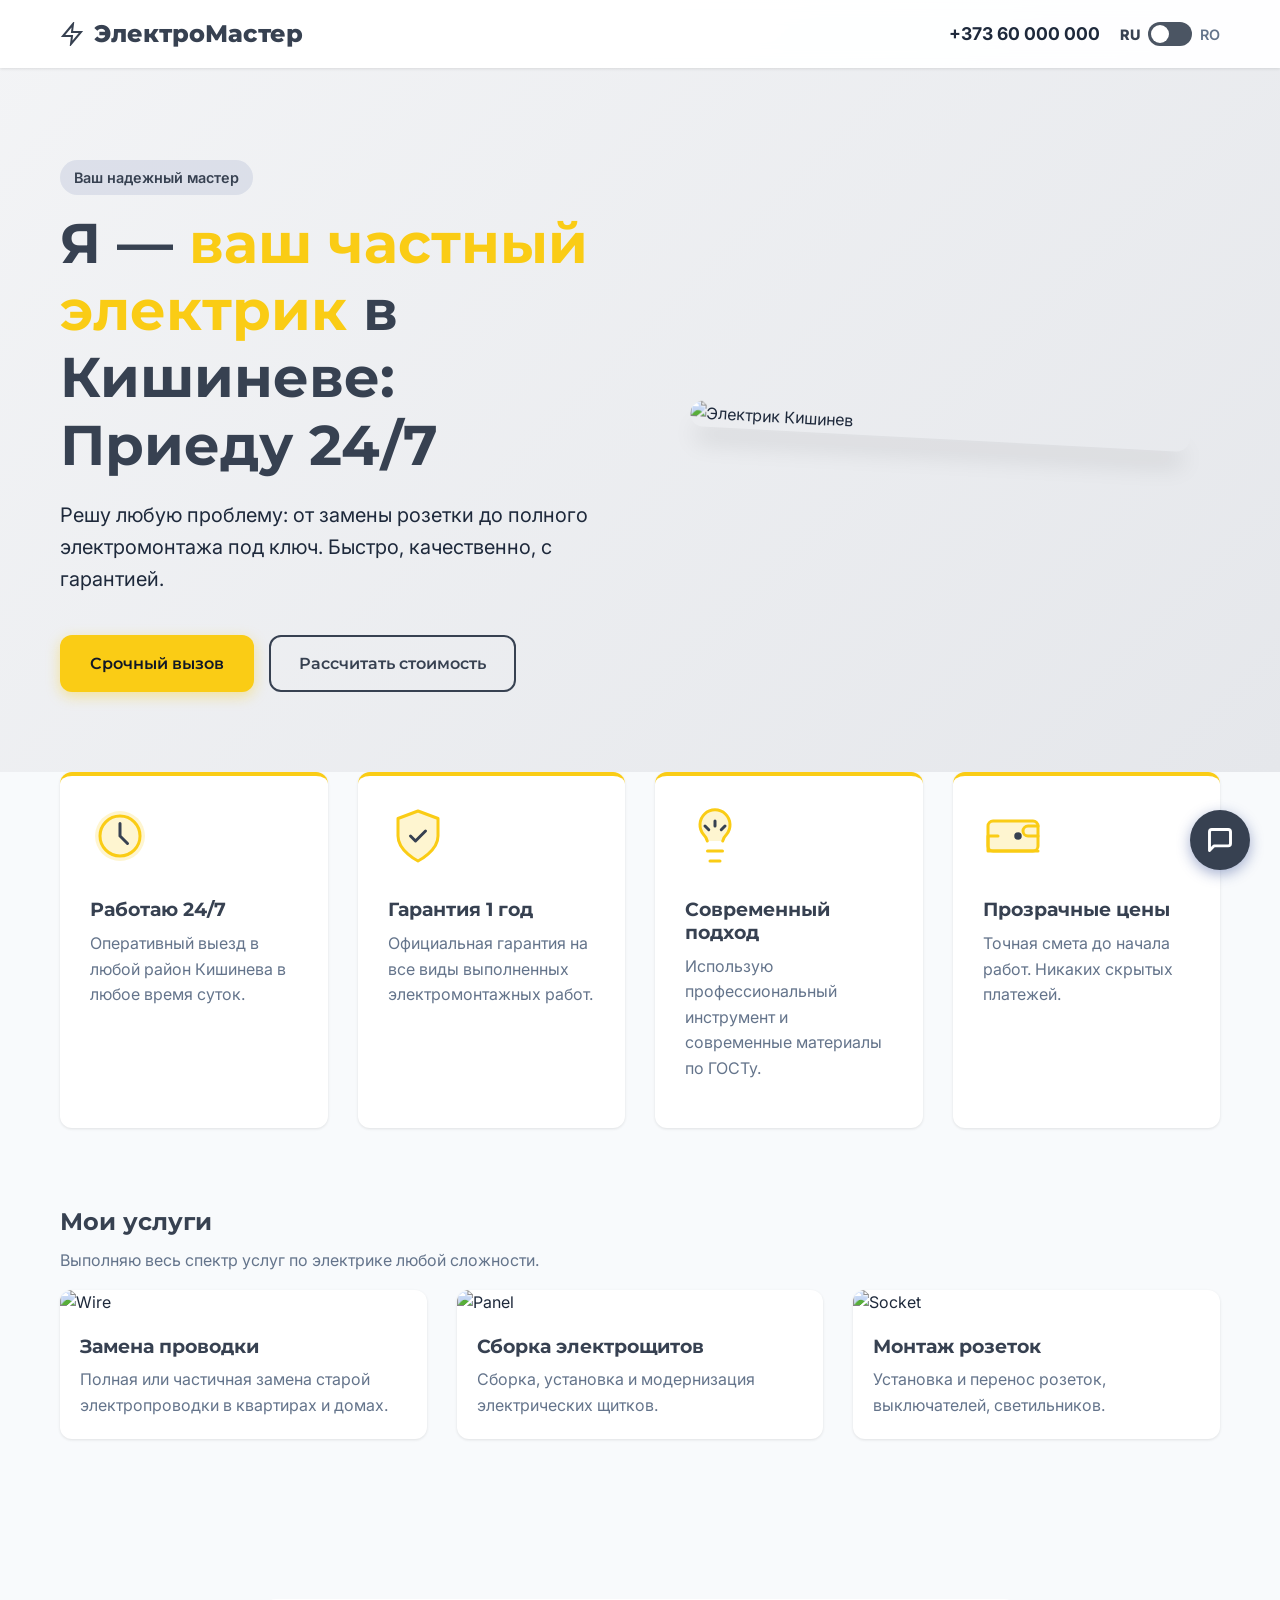
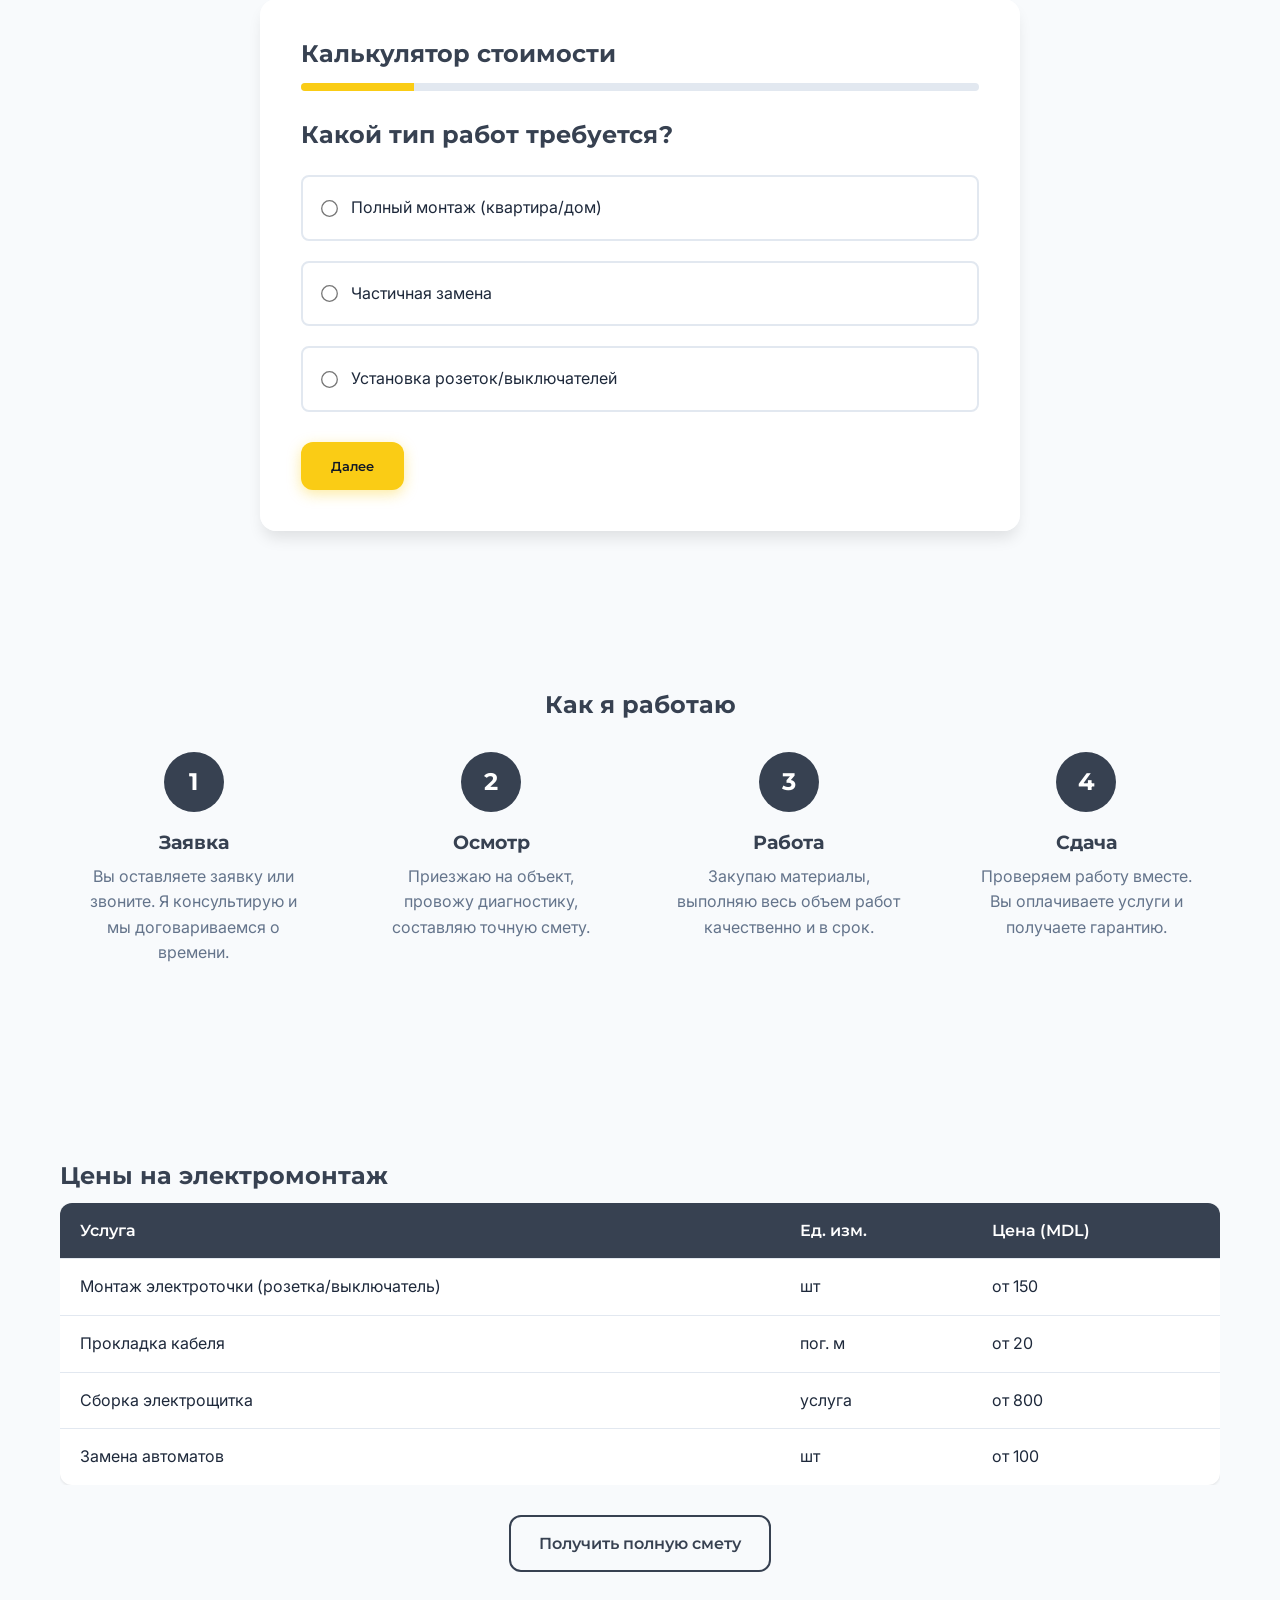
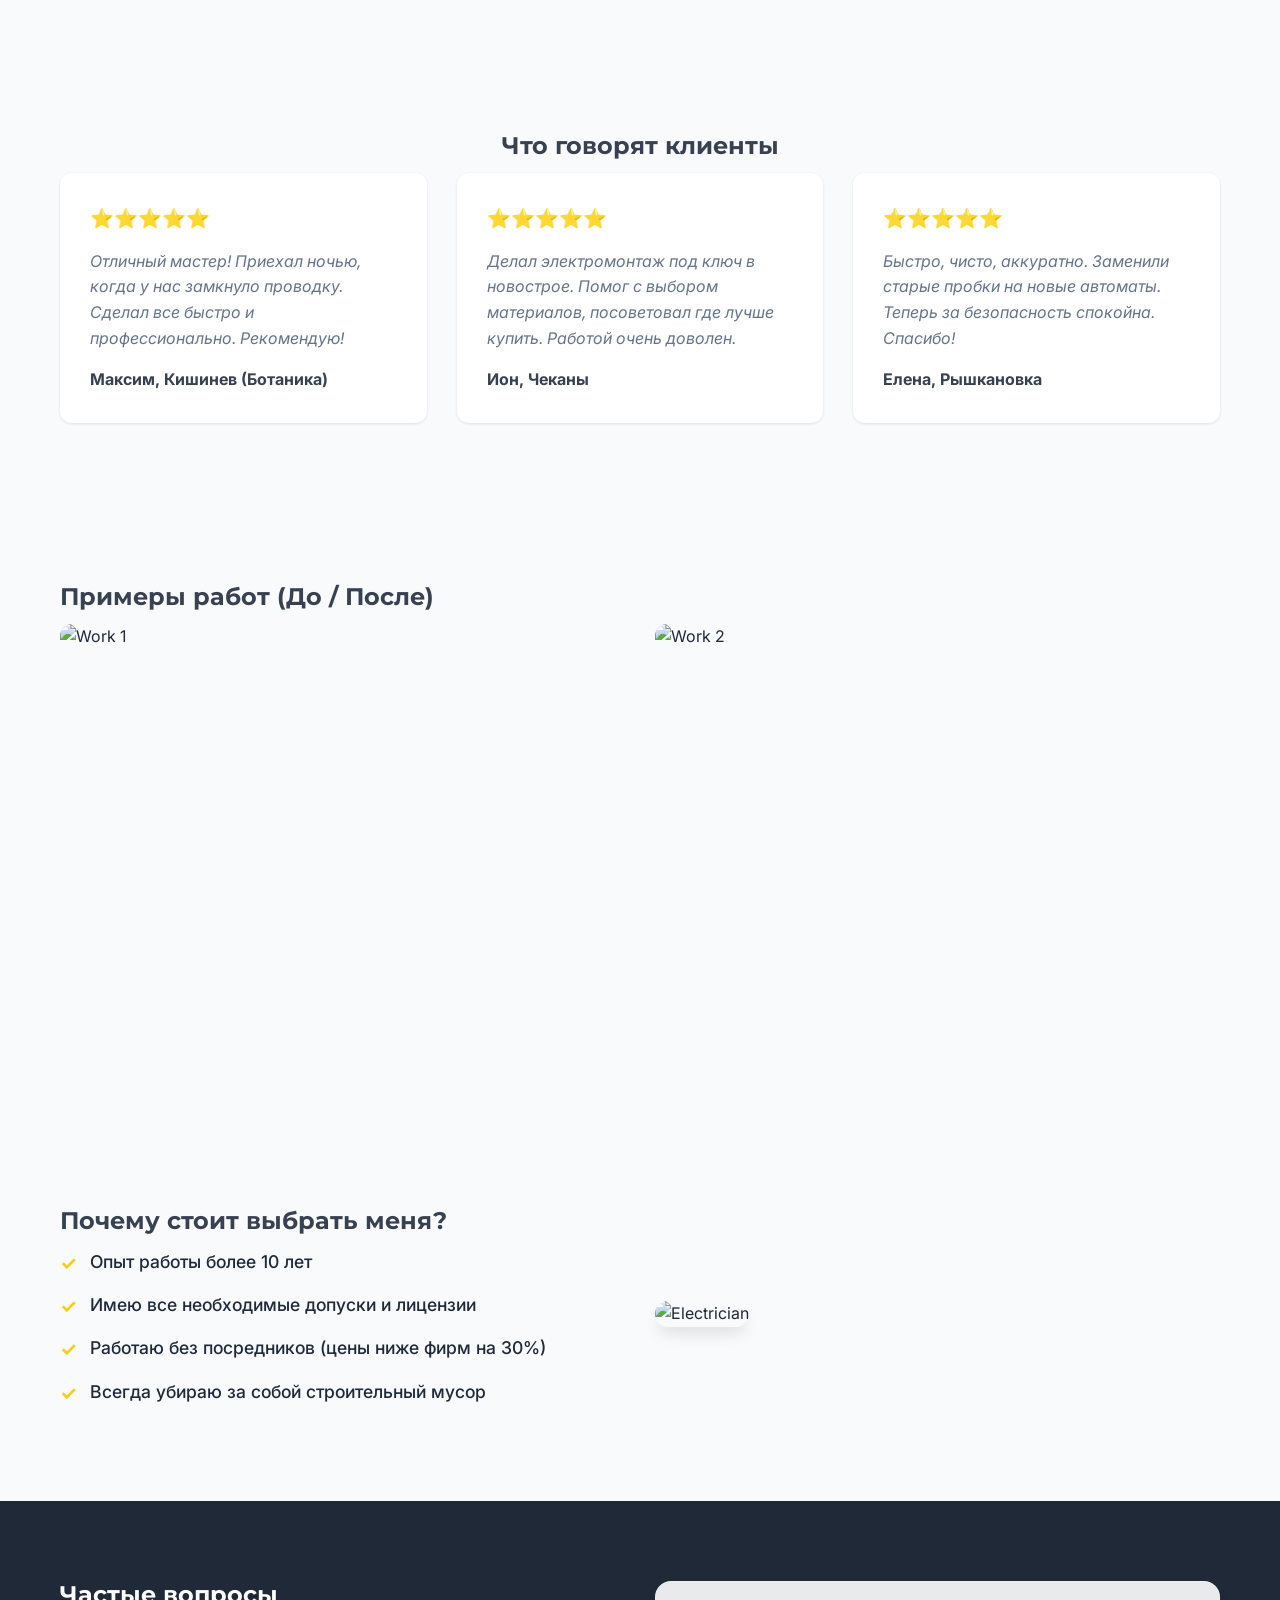
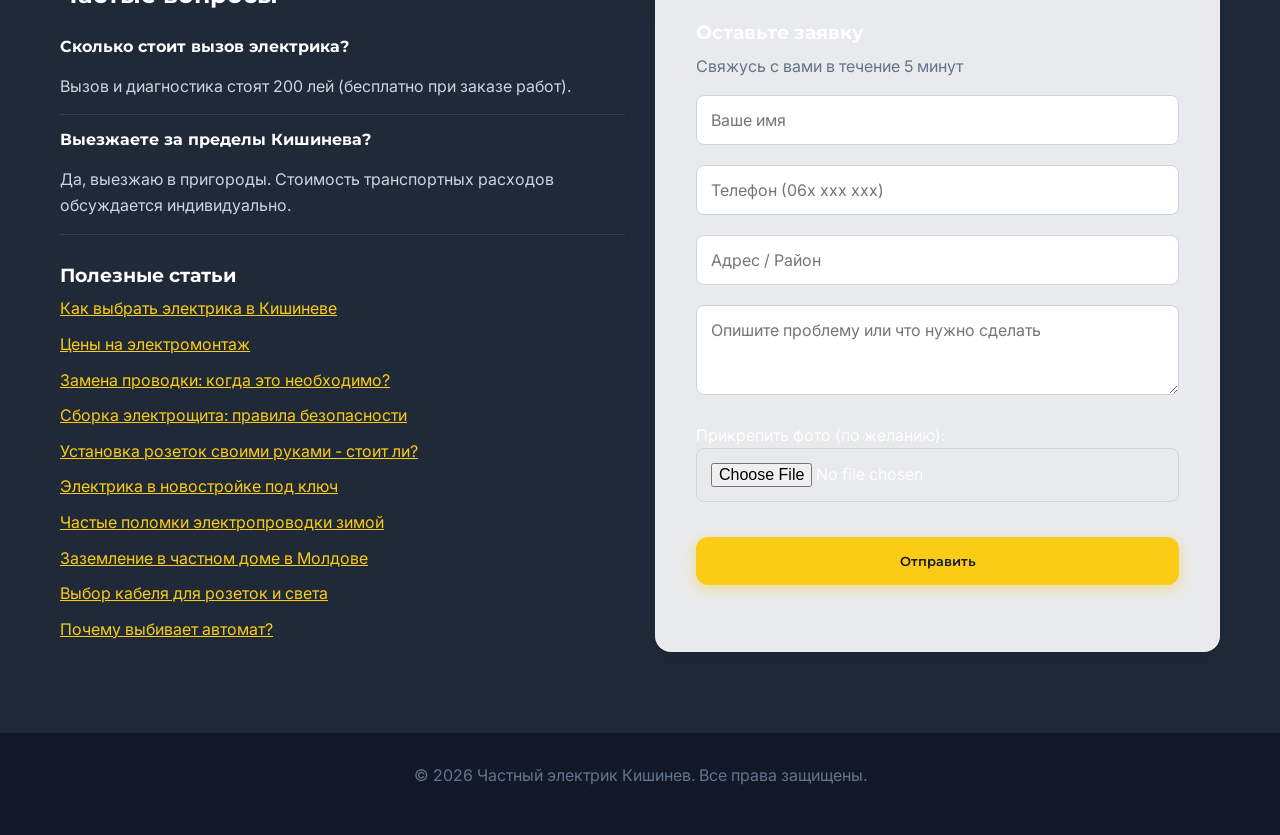
==== commit 1cdc1144: "Make benefit SVG icon lines thinner" ====
--- a/index.html
+++ b/index.html
@@ -100,8 +100,8 @@
                 <div class="icon">
                     <svg width="60" height="60" viewBox="0 0 24 24" fill="none" xmlns="http://www.w3.org/2000/svg">
                         <circle cx="12" cy="12" r="10" fill="var(--accent)" fill-opacity="0.2" />
-                        <circle cx="12" cy="12" r="8" stroke="var(--accent)" stroke-width="2" />
-                        <path d="M12 7v5l3 3" stroke="var(--primary)" stroke-width="2" stroke-linecap="round" />
+                        <circle cx="12" cy="12" r="8" stroke="var(--accent)" stroke-width="1.2" />
+                        <path d="M12 7v5l3 3" stroke="var(--primary)" stroke-width="1.2" stroke-linecap="round" />
                     </svg>
                 </div>
                 <h3 data-ru="Работаю 24/7" data-ro="Lucrez 24/7">Работаю 24/7</h3>
@@ -113,9 +113,9 @@
                 <div class="icon">
                     <svg width="60" height="60" viewBox="0 0 24 24" fill="none" xmlns="http://www.w3.org/2000/svg">
                         <path d="M12 22s8-4 8-10V5l-8-3-8 3v7c0 6 8 10 8 10z" fill="var(--accent)" fill-opacity="0.2" />
-                        <path d="M12 22s8-4 8-10V5l-8-3-8 3v7c0 6 8 10 8 10z" stroke="var(--accent)" stroke-width="2"
+                        <path d="M12 22s8-4 8-10V5l-8-3-8 3v7c0 6 8 10 8 10z" stroke="var(--accent)" stroke-width="1.2"
                             stroke-linecap="round" stroke-linejoin="round" />
-                        <path d="M9 12l2 2 4-4" stroke="var(--primary)" stroke-width="2" stroke-linecap="round"
+                        <path d="M9 12l2 2 4-4" stroke="var(--primary)" stroke-width="1.2" stroke-linecap="round"
                             stroke-linejoin="round" />
                     </svg>
                 </div>
@@ -131,8 +131,8 @@
                             fill="var(--accent)" fill-opacity="0.2" />
                         <path
                             d="M9 18h6M10 22h4M15.09 14c.18-.98.65-1.74 1.41-2.5A6 6 0 1 0 7.5 11.5c.76.76 1.23 1.52 1.41 2.5"
-                            stroke="var(--accent)" stroke-width="2" stroke-linecap="round" stroke-linejoin="round" />
-                        <path d="M12 6v2M8 8l1.5 1.5M16 8l-1.5 1.5" stroke="var(--primary)" stroke-width="2"
+                            stroke="var(--accent)" stroke-width="1.2" stroke-linecap="round" stroke-linejoin="round" />
+                        <path d="M12 6v2M8 8l1.5 1.5M16 8l-1.5 1.5" stroke="var(--primary)" stroke-width="1.2"
                             stroke-linecap="round" />
                     </svg>
                 </div>
@@ -146,8 +146,8 @@
                     <svg width="60" height="60" viewBox="0 0 24 24" fill="none" xmlns="http://www.w3.org/2000/svg">
                         <rect x="2" y="6" width="20" height="12" rx="2" fill="var(--accent)" fill-opacity="0.2" />
                         <path d="M22 12h-4c-1.1 0-2-.9-2-2s.9-2 2-2h4M22 18H2v-6h4" stroke="var(--accent)"
-                            stroke-width="2" stroke-linecap="round" stroke-linejoin="round" />
-                        <rect x="2" y="6" width="20" height="12" rx="2" stroke="var(--accent)" stroke-width="2"
+                            stroke-width="1.2" stroke-linecap="round" stroke-linejoin="round" />
+                        <rect x="2" y="6" width="20" height="12" rx="2" stroke="var(--accent)" stroke-width="1.2"
                             stroke-linecap="round" stroke-linejoin="round" />
                         <circle cx="14" cy="12" r="1.5" fill="var(--primary)" />
                     </svg>
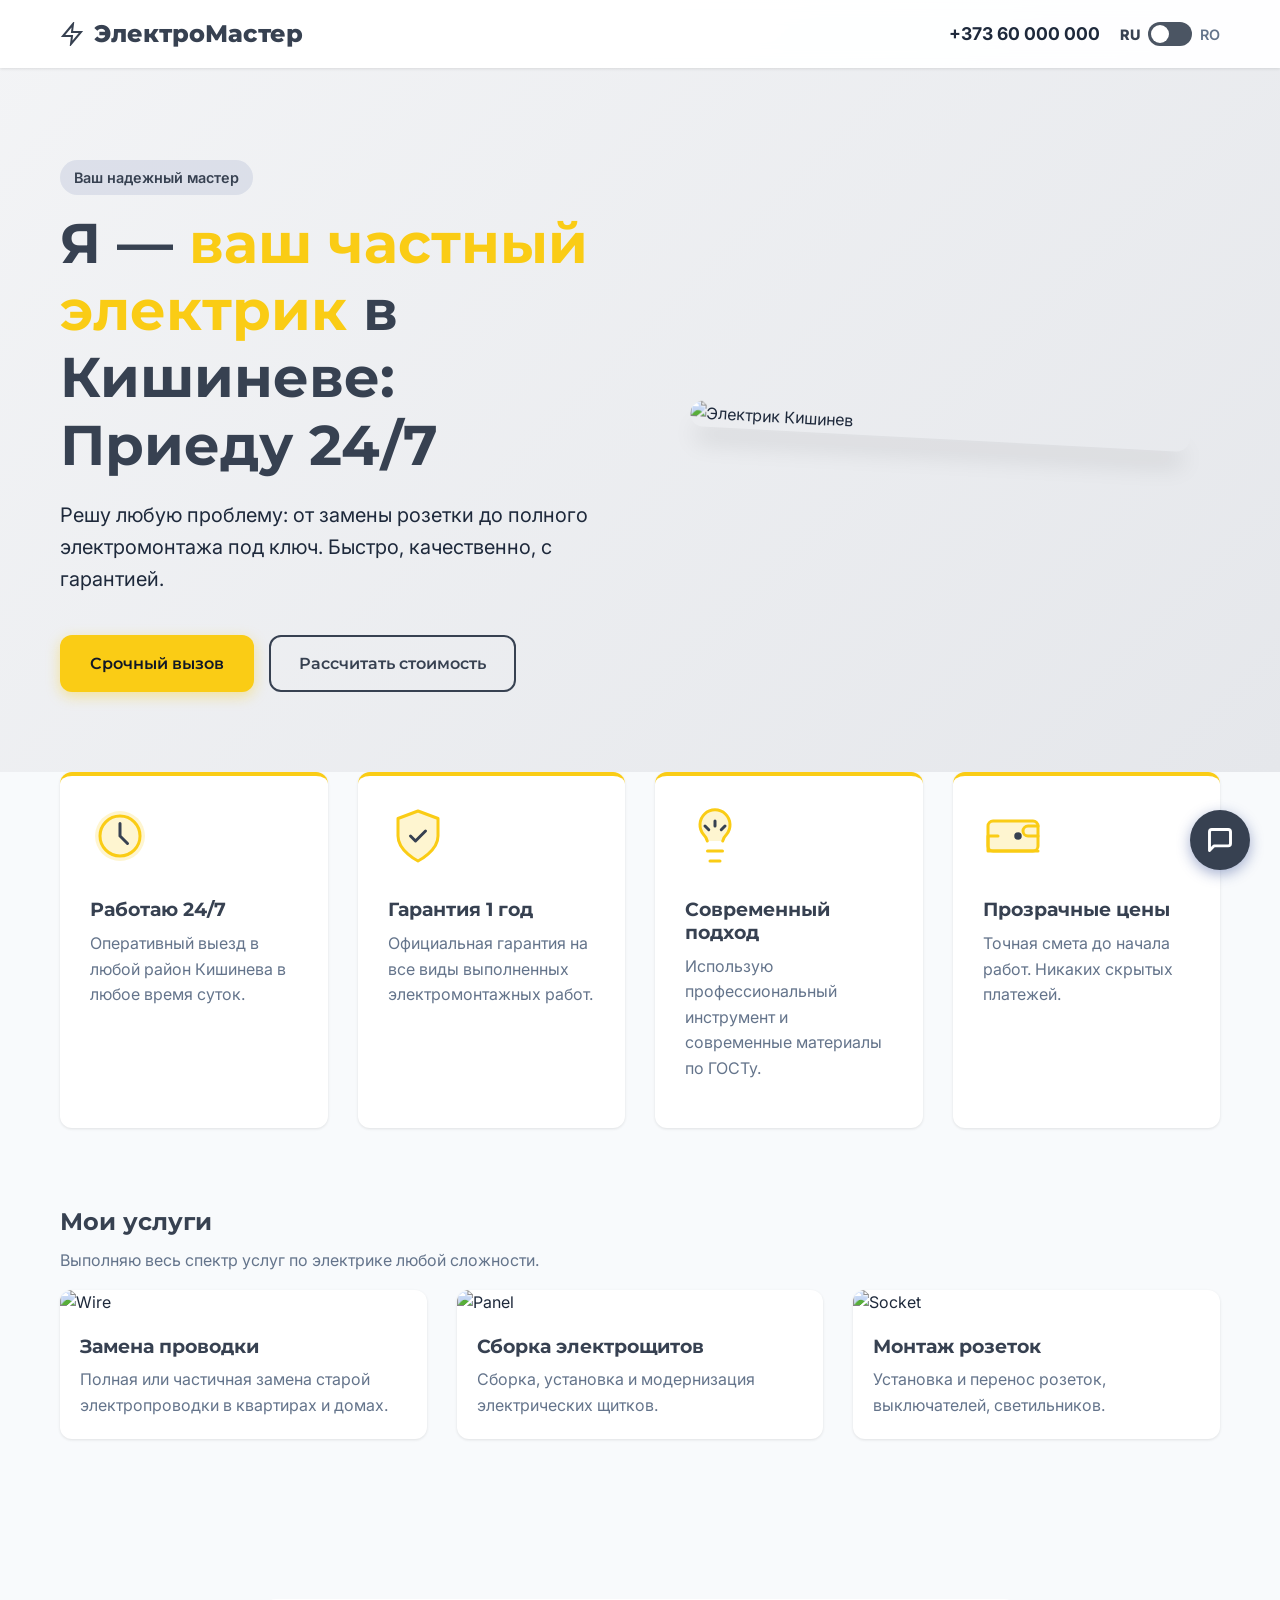
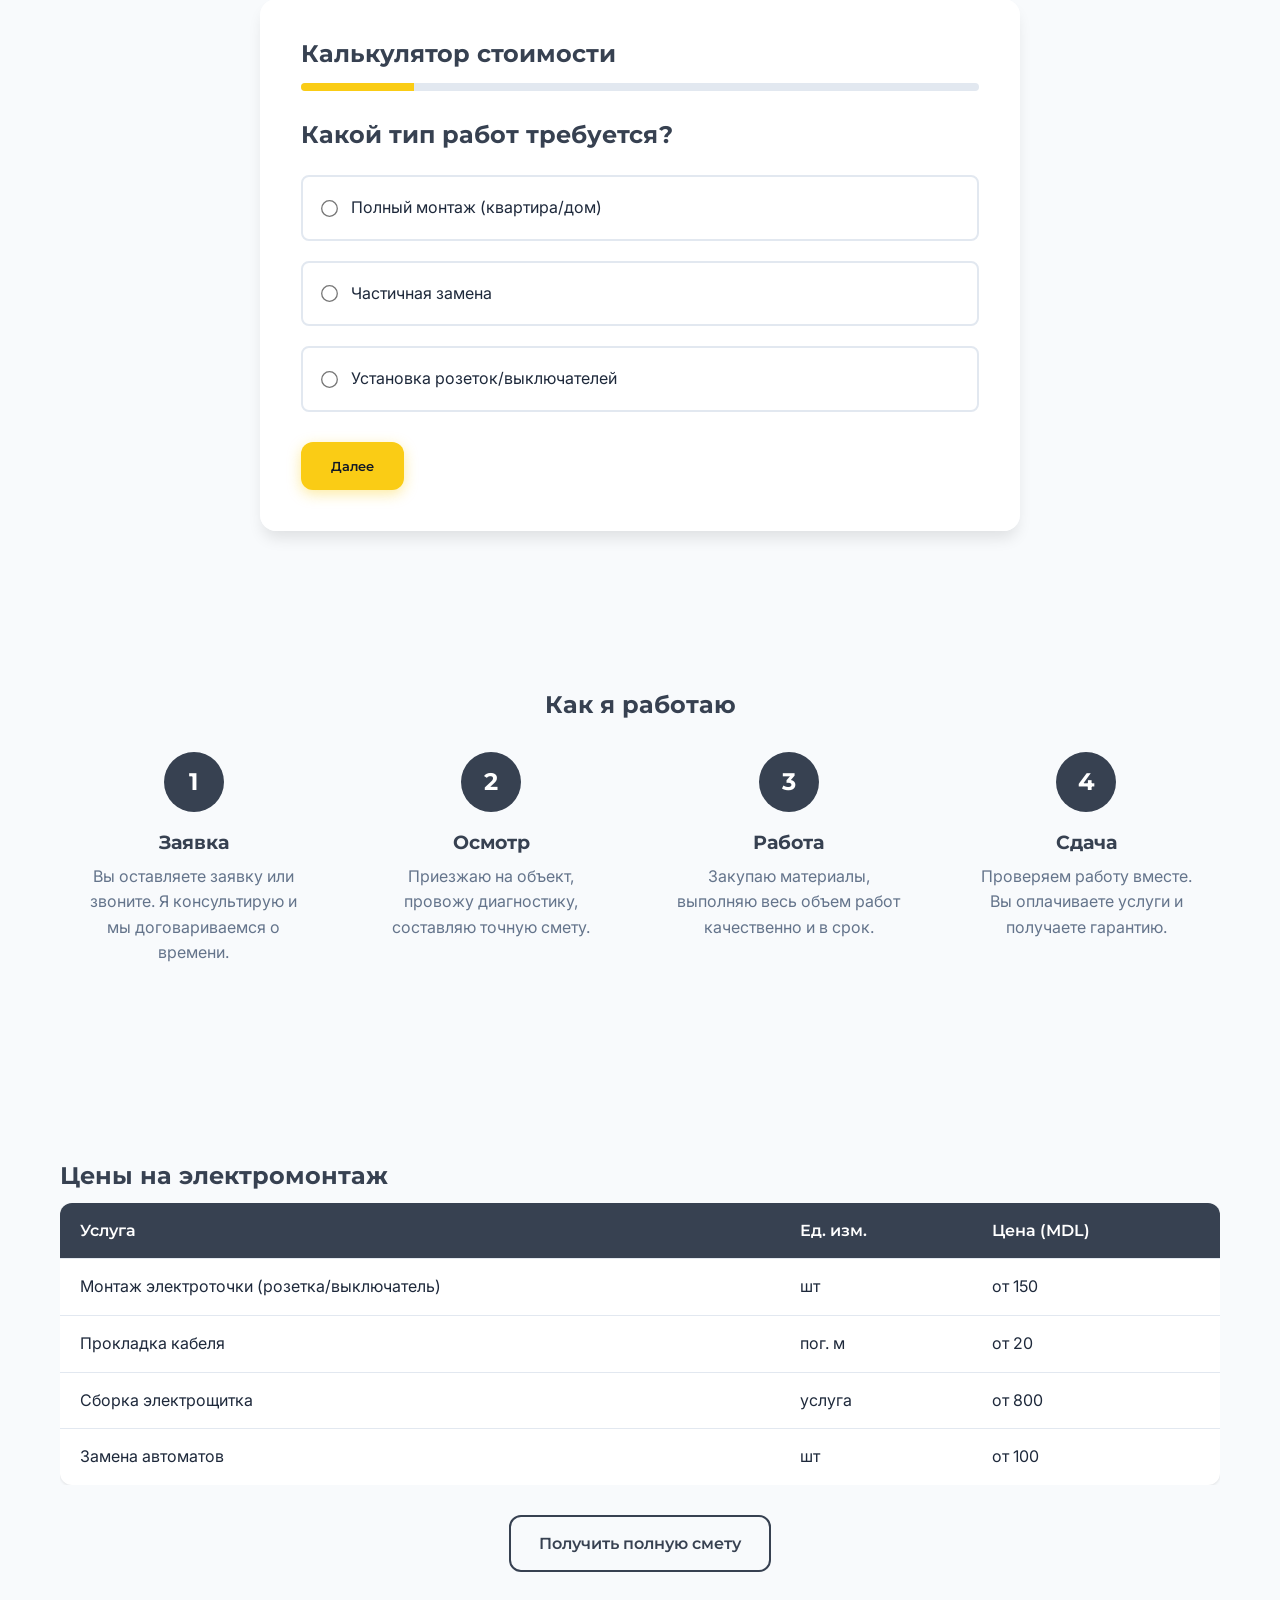
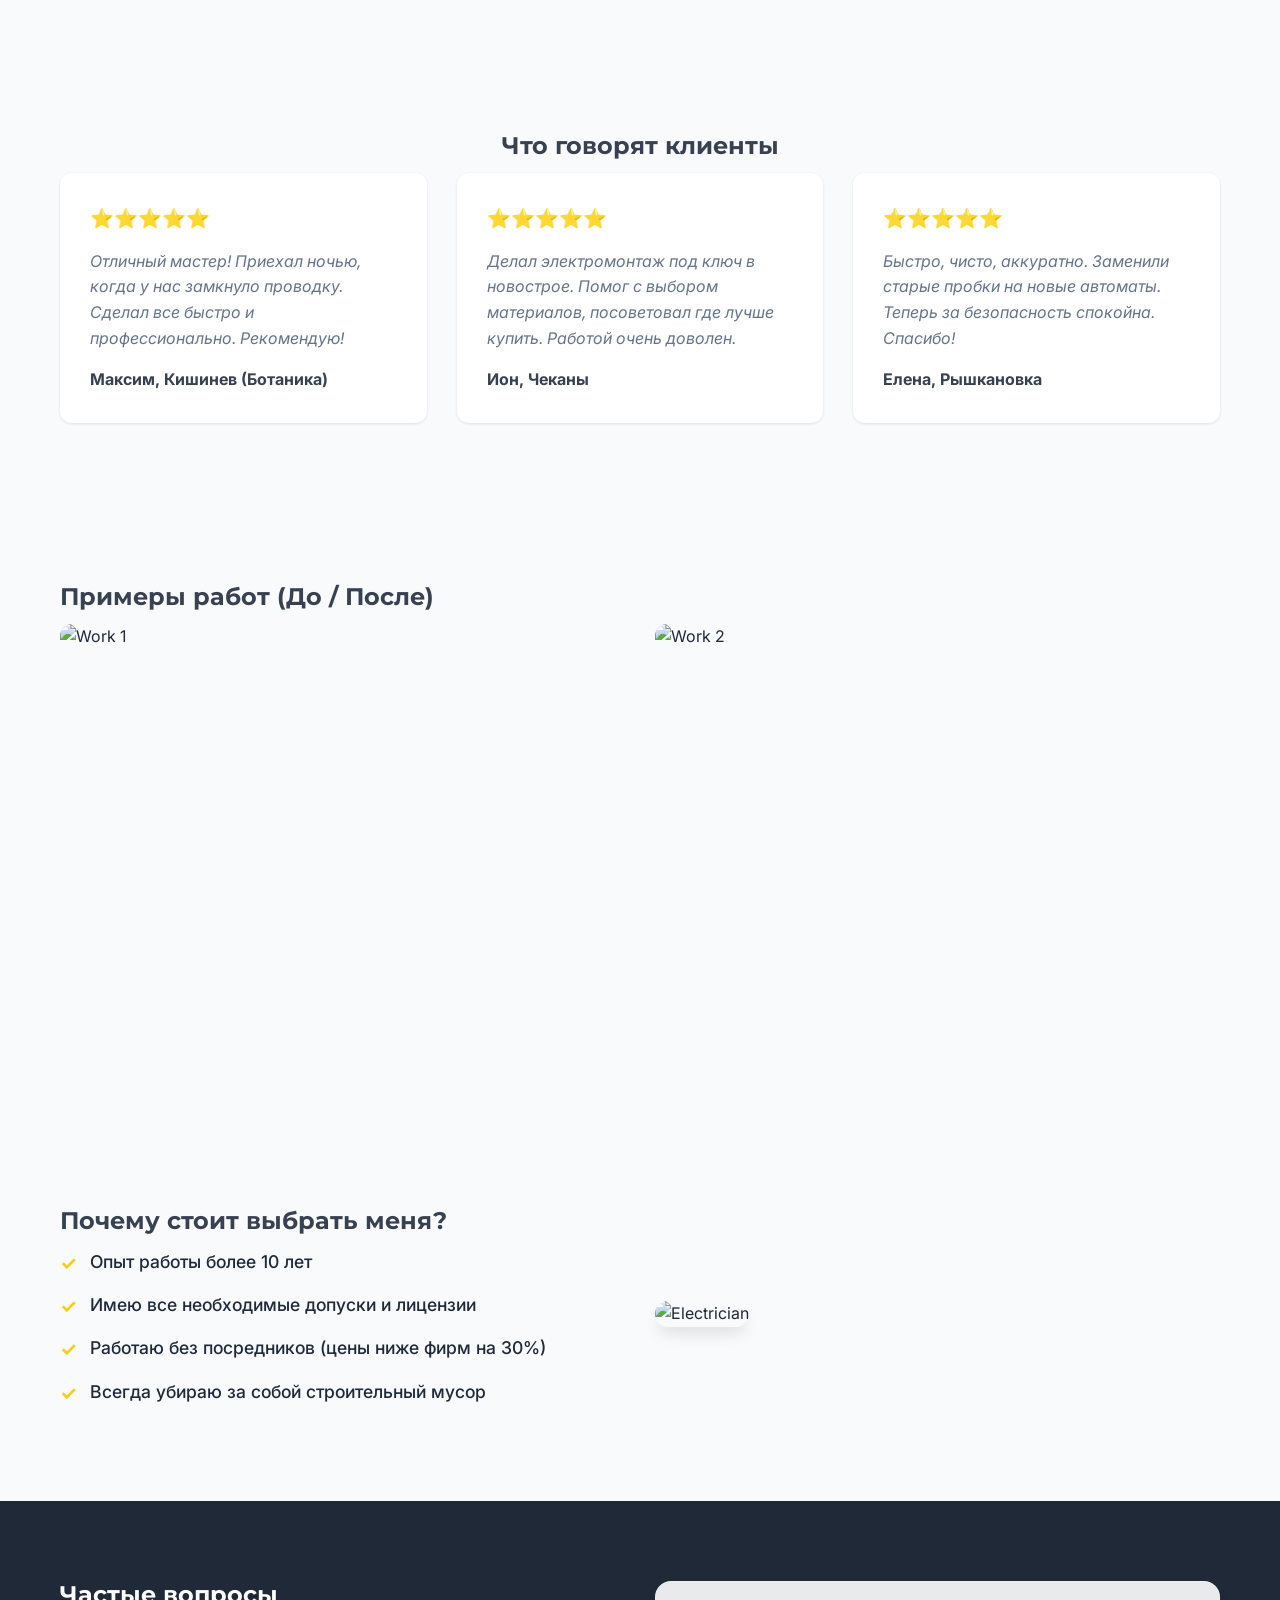
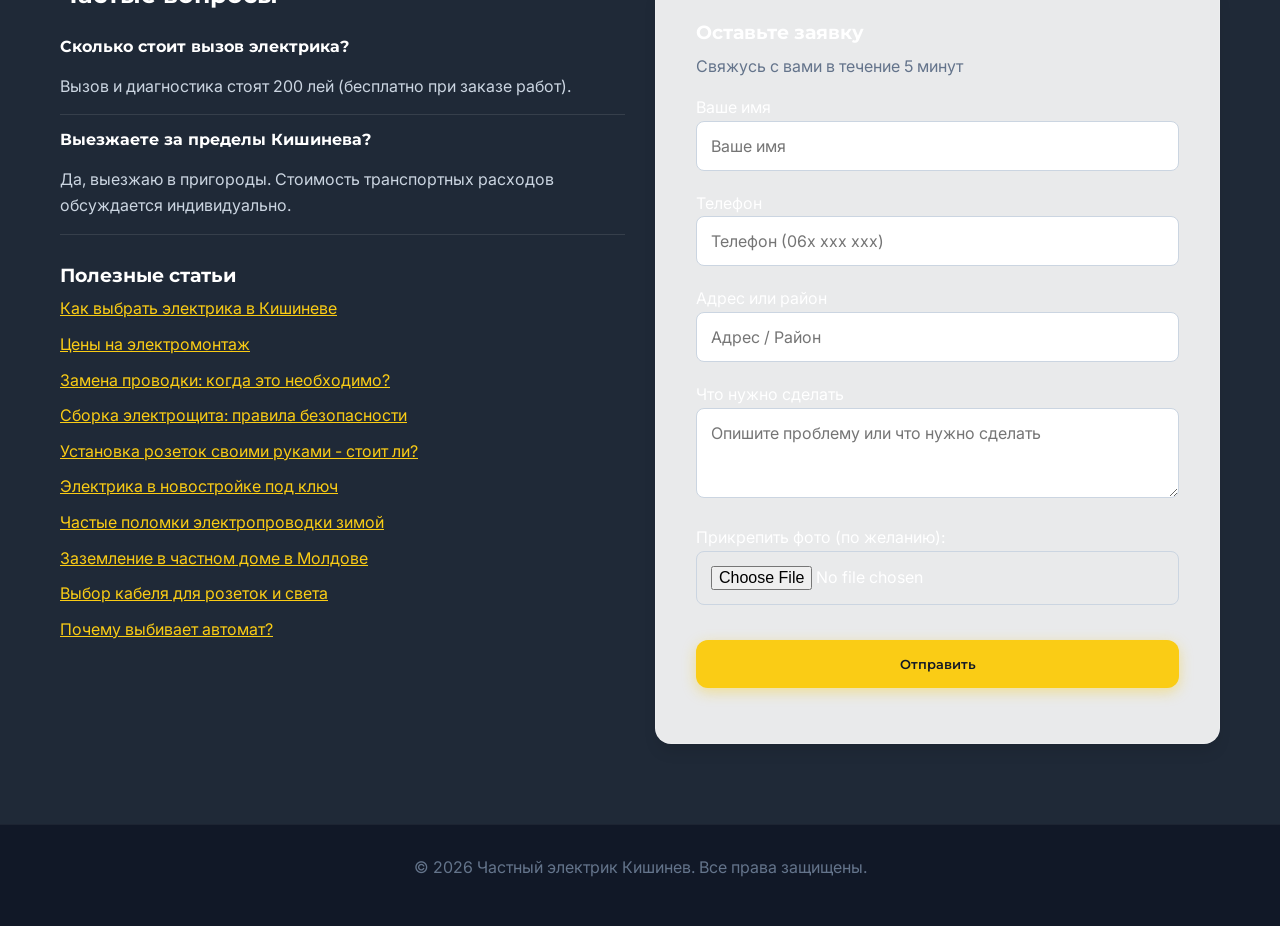
==== commit 99f77c1f: "Update gallery image for deployment" ====
--- a/index.html
+++ b/index.html
@@ -185,7 +185,7 @@
                         модернизация электрических щитков.</p>
                 </div>
                 <div class="service-card">
-                    <img src="https://images.unsplash.com/photo-1544256718-3bcf237f3974?auto=format&fit=crop&q=80&w=400&h=300"
+                    <img src="images/instalation rozetki.png"
                         alt="Socket" loading="lazy">
                     <h3 data-ru="Монтаж розеток" data-ro="Montaj prize">Монтаж розеток</h3>
                     <p data-ru="Установка и перенос розеток, выключателей, светильников."
@@ -357,13 +357,13 @@
             </div>
             <div class="gallery-grid grid-2">
                 <div class="gallery-item">
-                    <img src="https://images.unsplash.com/photo-1621285223062-17eb4232bf3f?auto=format&fit=crop&q=80&w=600&h=400"
+                    <img src="images/electrotable before.png"
                         alt="Work 1" loading="lazy">
                     <div class="gallery-label" data-ru="Монтаж электрощита" data-ro="Montaj panou electric">Монтаж
                         электрощита</div>
                 </div>
                 <div class="gallery-item">
-                    <img src="https://images.unsplash.com/photo-1613214150384-cbca6f2fe821?auto=format&fit=crop&q=80&w=600&h=400"
+                    <img src="images/electrotable after.png"
                         alt="Work 2" loading="lazy">
                     <div class="gallery-label" data-ru="Укладка кабеля" data-ro="Pozare cablu">Укладка кабеля</div>
                 </div>
@@ -463,25 +463,29 @@
 
                 <form id="contactForm" enctype="multipart/form-data">
                     <div class="form-group">
+                        <label class="form-label" data-ru="Ваше имя" data-ro="Numele dvs.">Ваше имя</label>
                         <input type="text" name="name" required placeholder="Ваше имя" data-ru="Ваше имя"
                             data-ro="Numele dvs." class="form-control">
                     </div>
                     <div class="form-group">
+                        <label class="form-label" data-ru="Телефон" data-ro="Telefon">Телефон</label>
                         <input type="tel" name="phone" required placeholder="Телефон (06x xxx xxx)"
                             data-ru="Телефон (06x xxx xxx)" data-ro="Telefon (06x xxx xxx)" class="form-control">
                     </div>
                     <div class="form-group">
+                        <label class="form-label" data-ru="Адрес или район" data-ro="Adresa sau sectorul">Адрес или район</label>
                         <input type="text" name="address" placeholder="Адрес / Район" data-ru="Адрес / Район"
                             data-ro="Adresa / Sectorul" class="form-control">
                     </div>
                     <div class="form-group">
+                        <label class="form-label" data-ru="Что нужно сделать" data-ro="Ce trebuie facut">Что нужно сделать</label>
                         <textarea name="problem" id="form-problem" rows="3"
                             placeholder="Опишите проблему или что нужно сделать"
                             data-ru="Опишите проблему или что нужно сделать"
                             data-ro="Descrieți problema sau ce trebuie făcut" class="form-control"></textarea>
                     </div>
                     <div class="form-group">
-                        <label data-ru="Прикрепить фото (по желанию):" data-ro="Atașați foto (opțional):">Прикрепить
+                        <label class="form-label" data-ru="Прикрепить фото (по желанию):" data-ro="Atașați foto (opțional):">Прикрепить
                             фото (по желанию):</label>
                         <input type="file" name="photo" accept="image/*" class="form-control">
                     </div>
@@ -551,4 +555,4 @@
     <script src="script.js"></script>
 </body>
 
-</html>+</html>
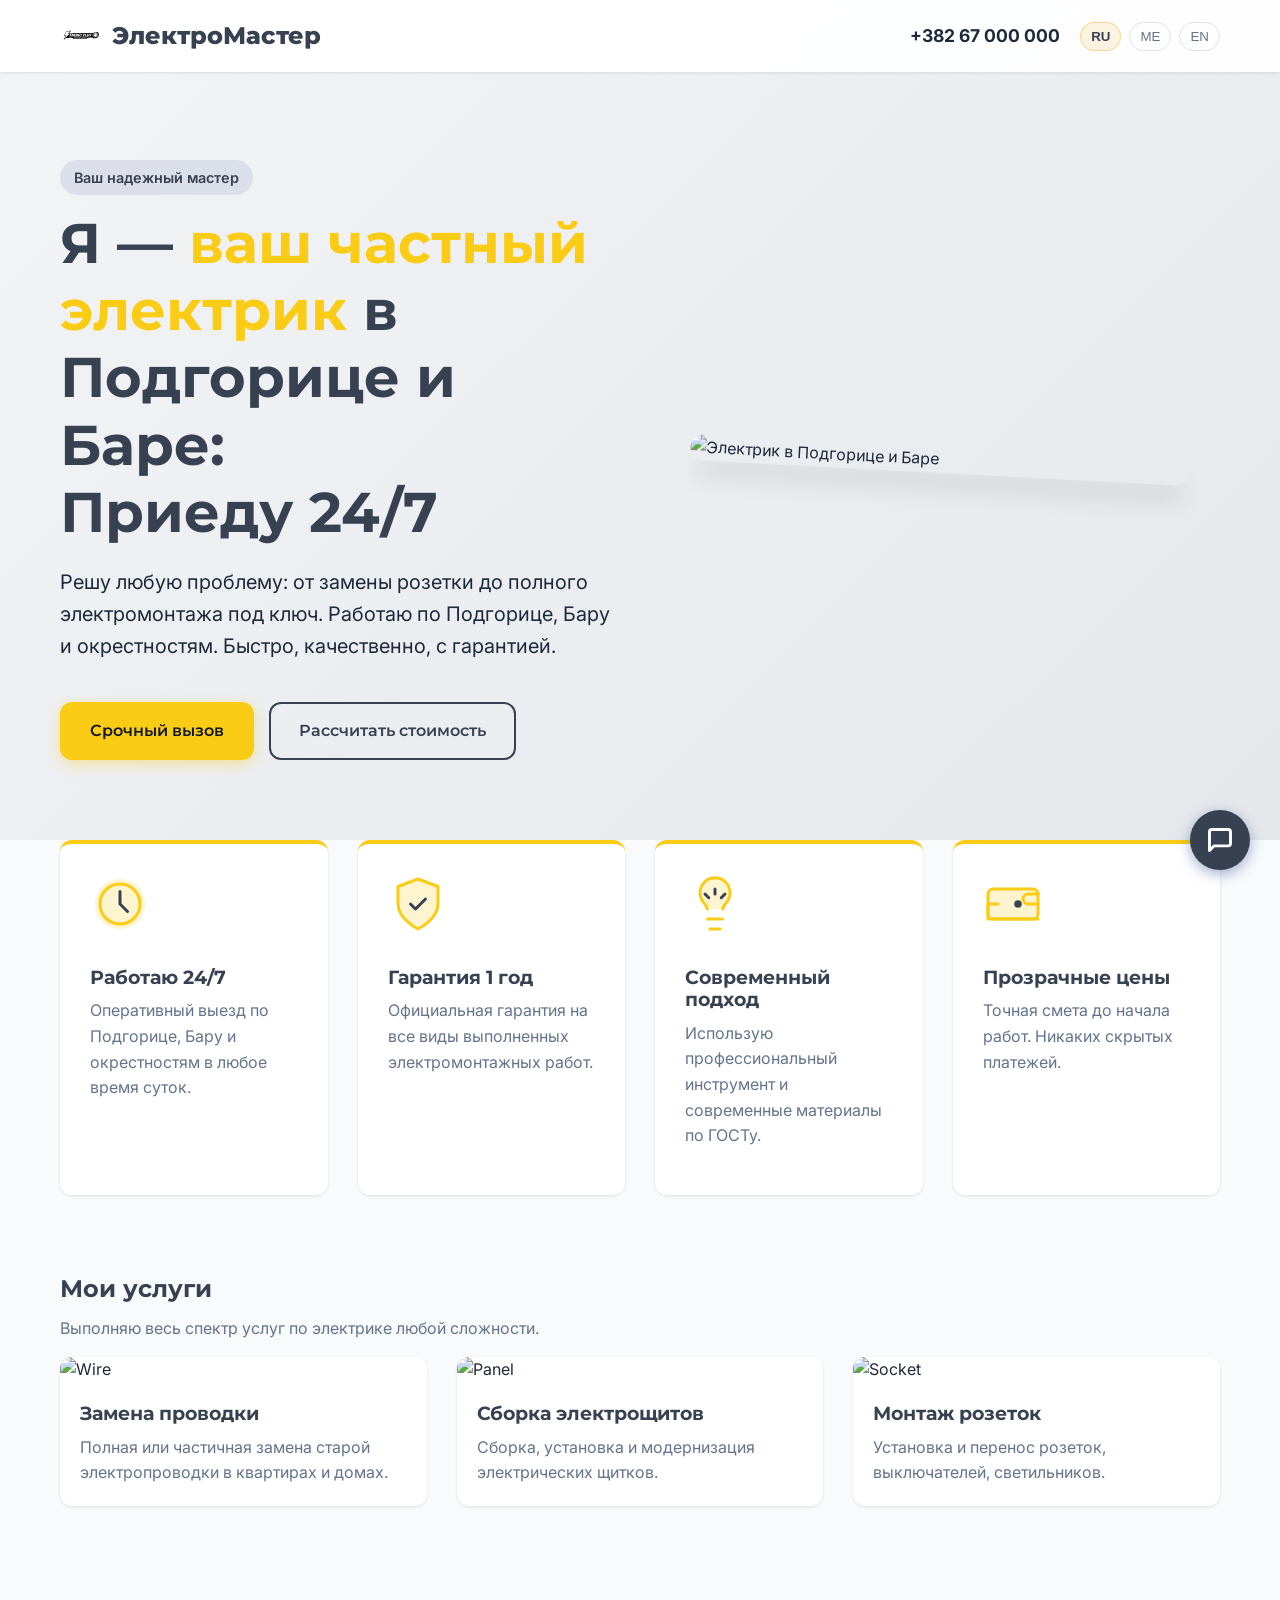
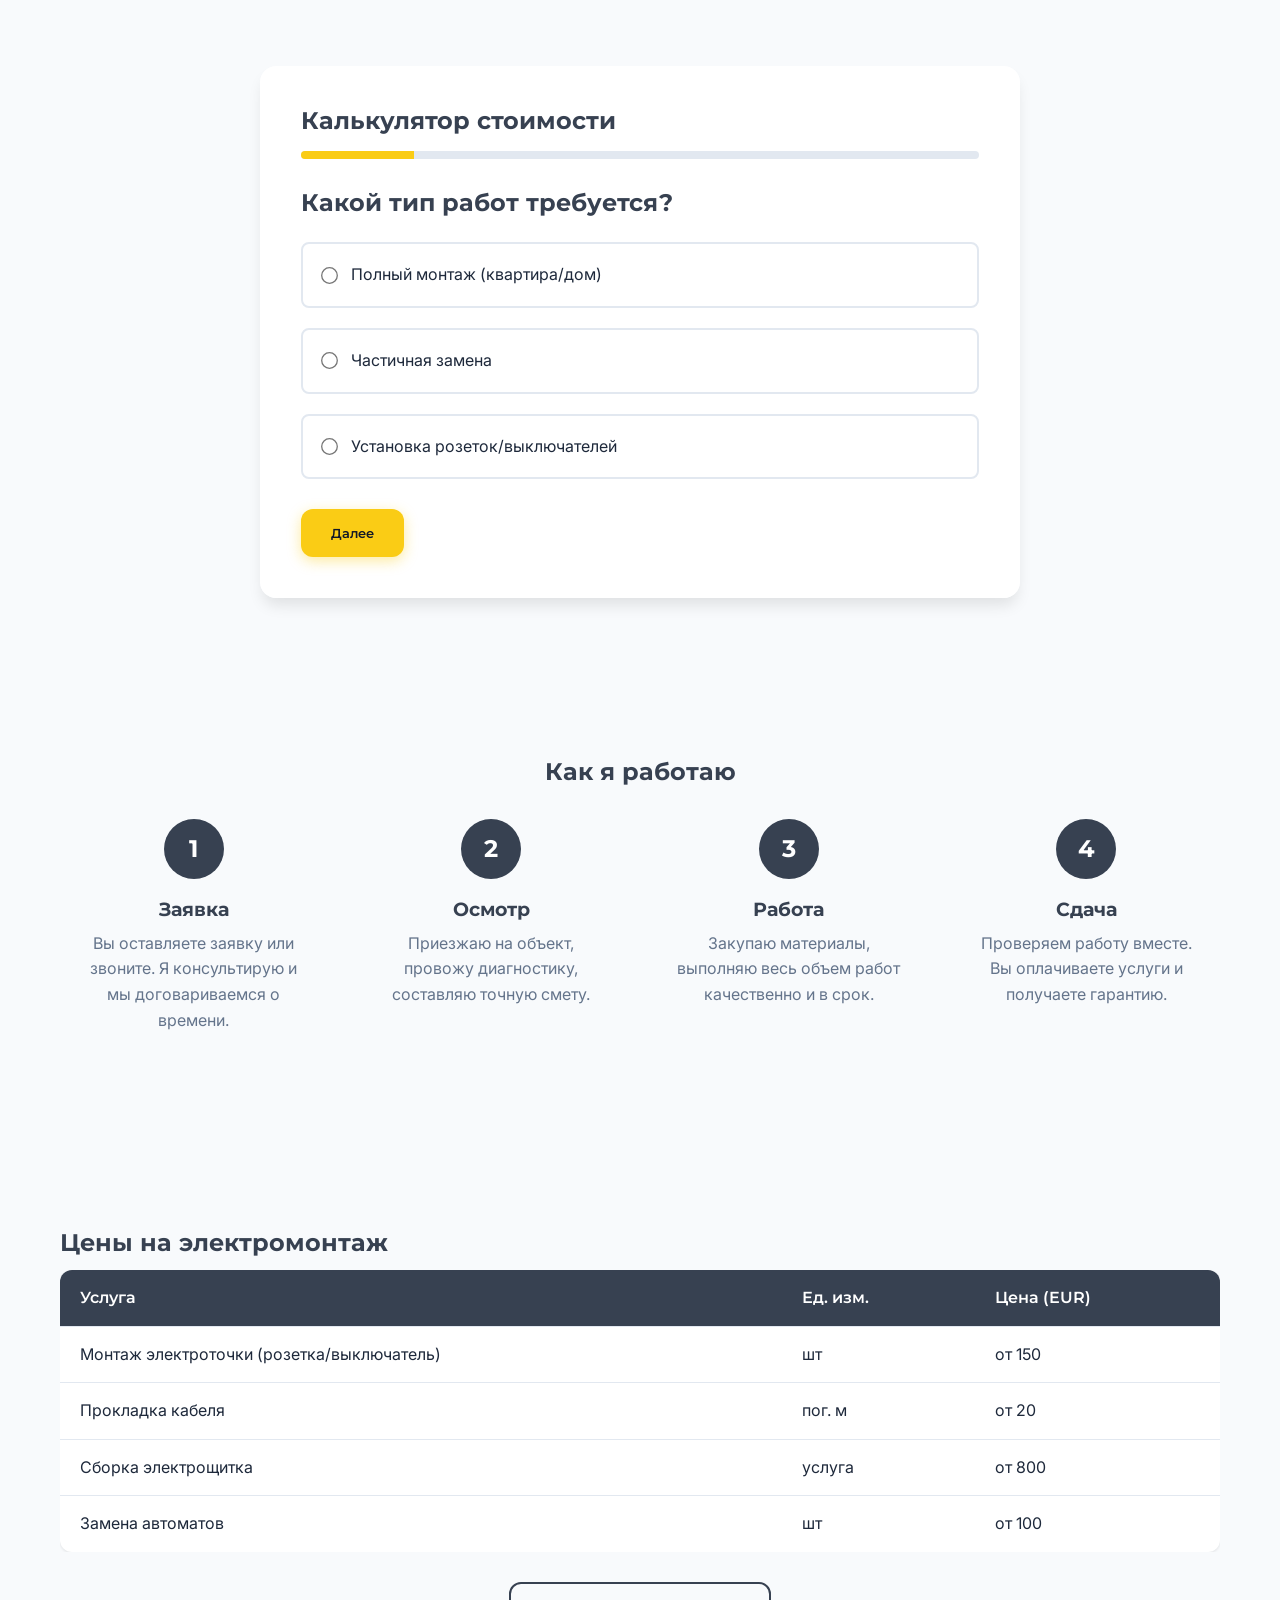
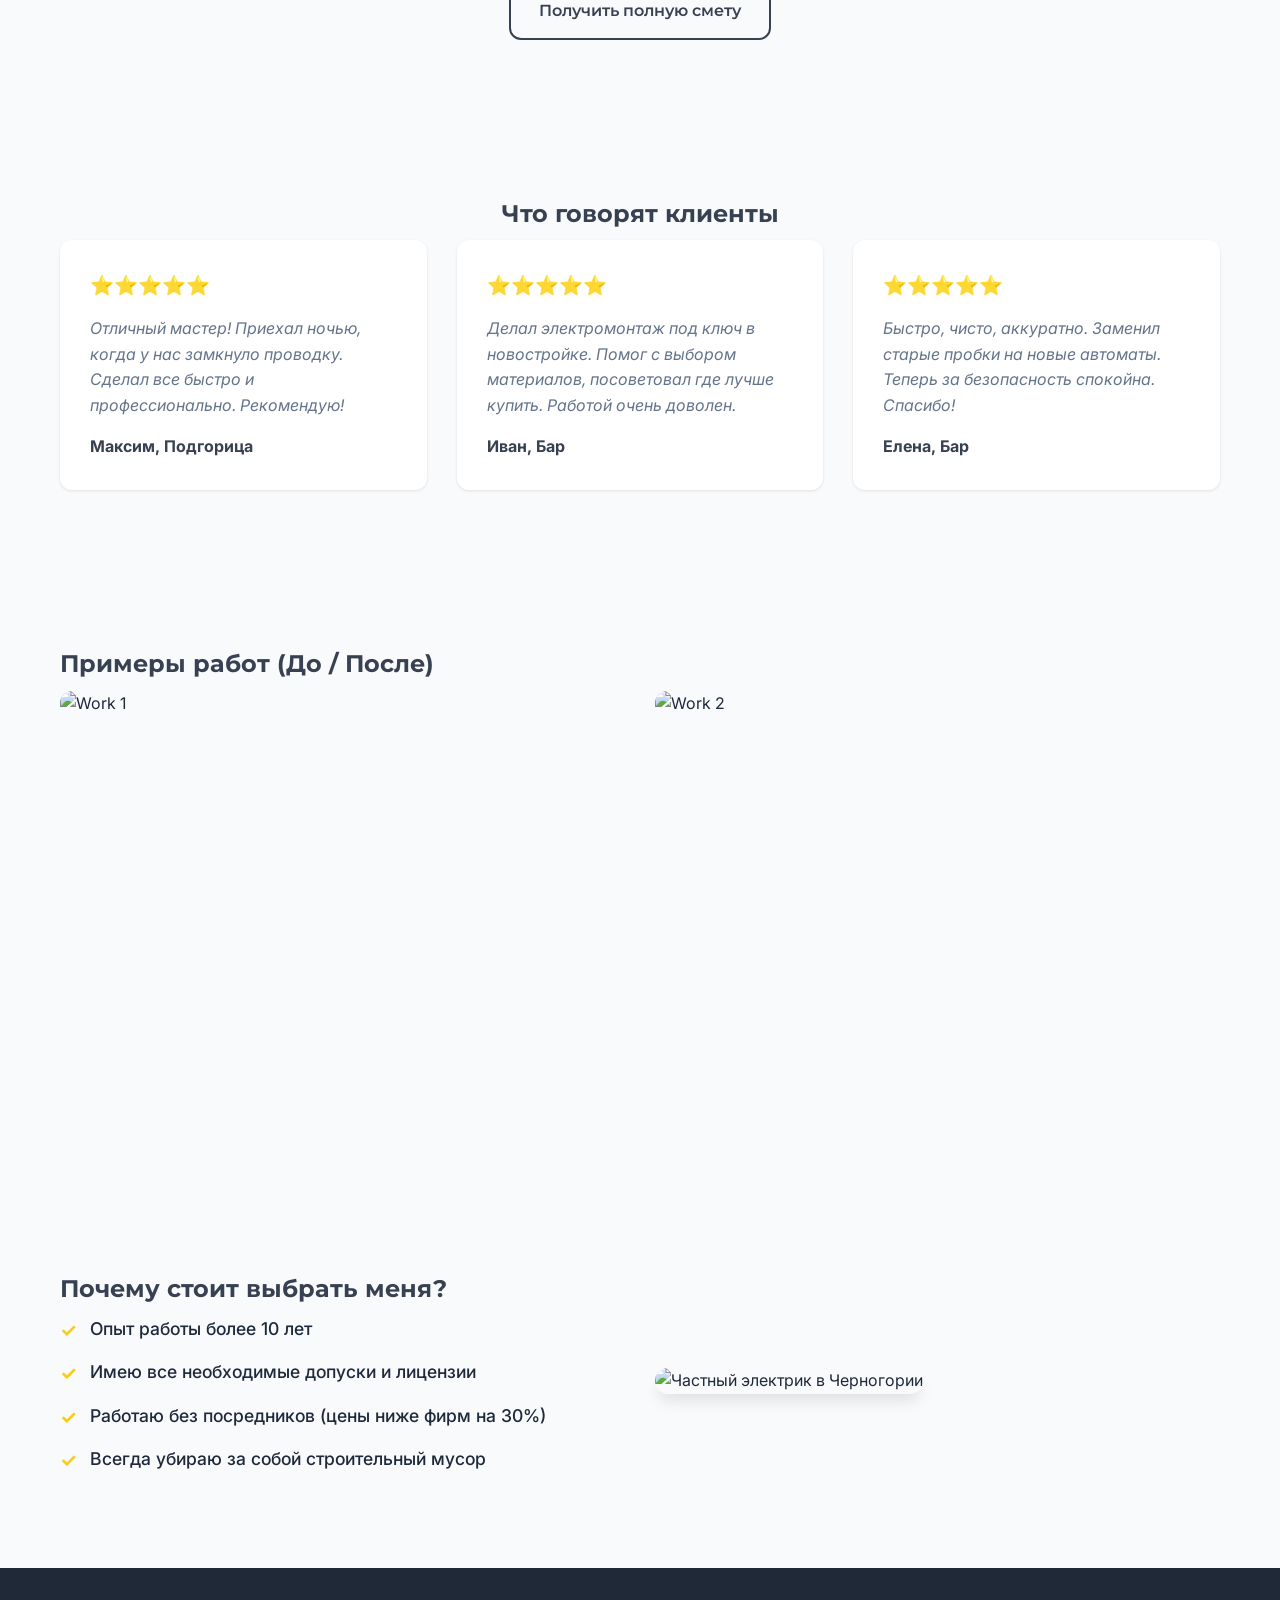
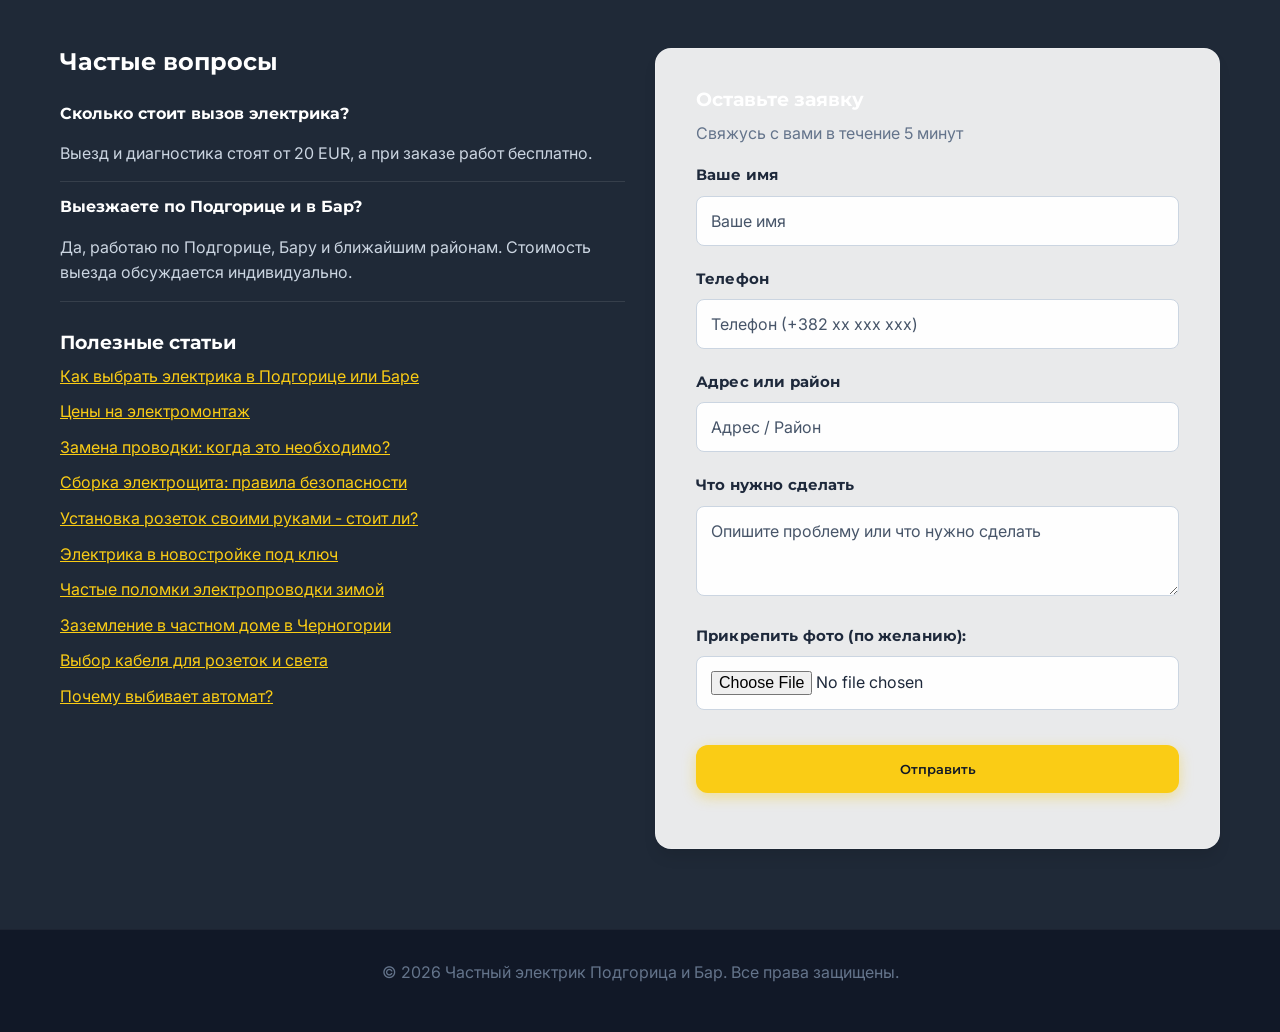
==== commit 1992fc86: "Localize site for Montenegro, add RU/ME/EN, update logo and articles" ====
--- a/index.html
+++ b/index.html
@@ -5,11 +5,12 @@
     <meta charset="UTF-8">
     <meta name="viewport" content="width=device-width, initial-scale=1.0">
     <meta name="description"
-        content="Частный электрик в Кишиневе 24/7. Гарантия 1 год. Электромонтажные работы, замена проводки. | Electrician autorizat Chișinău 24/7."
-        data-ru="Частный электрик в Кишиневе 24/7. Гарантия 1 год. Электромонтажные работы, замена проводки."
-        data-ro="Electrician autorizat în Chișinău 24/7. Garanție 1 an. Lucrări de montaj electric, schimbare cablaj.">
-    <title data-ru="Электрик Кишинев | 24/7 | Электромонтаж" data-ro="Electrician Chișinău | 24/7 | Montaj electric">
-        Электрик Кишинев | 24/7 | Электромонтаж</title>
+        content="Частный электрик в Подгорице и Баре 24/7. Гарантия 1 год. Электромонтажные работы, замена проводки. | Ovlašćeni električar dostupan 24/7."
+        data-ru="Частный электрик в Подгорице и Баре 24/7. Гарантия 1 год. Электромонтажные работы, замена проводки."
+        data-ro="Ovlašćeni električar u Podgorici i Baru dostupan 24/7. Garancija 1 godina. Elektroinstalacije, zamjena ožičenja."
+        data-en="Licensed electrician in Podgorica and Bar 24/7. One-year warranty. Electrical installation and rewiring services.">
+    <title data-ru="Электрик Подгорица и Бар | 24/7 | Электромонтаж" data-ro="Električar Podgorica i Bar | 24/7 | Elektroinstalacije" data-en="Electrician Podgorica and Bar | 24/7 | Electrical Services">
+        Электрик Подгорица и Бар | 24/7 | Электромонтаж</title>
 
     <link rel="preconnect" href="https://fonts.googleapis.com">
     <link rel="preconnect" href="https://fonts.gstatic.com" crossorigin>
@@ -24,14 +25,14 @@
     {
       "@context": "https://schema.org",
       "@type": "LocalBusiness",
-      "name": "Электрик Кишинев / Electrician Chișinău",
+      "name": "Электрик Подгорица и Бар / Električar / Electrician",
       "image": "images/hero-bg.webp",
-      "description": "Профессиональный электрик в Кишиневе. Вызов 24/7.",
-      "telephone": "+373********",
+      "description": "Профессиональный электрик в Подгорице и Баре. Вызов 24/7.",
+      "telephone": "+382********",
       "address": {
         "@type": "PostalAddress",
-        "addressLocality": "Chisinau",
-        "addressCountry": "MD"
+        "addressLocality": "Podgorica",
+        "addressCountry": "ME"
       },
       "priceRange": "$$"
     }
@@ -44,21 +45,16 @@
     <nav class="navbar">
         <div class="container nav-wrapper">
             <div class="logo">
-                <svg width="24" height="24" viewBox="0 0 24 24" fill="none" stroke="currentColor" stroke-width="2">
-                    <path d="M13 2L3 14h9l-1 8 10-12h-9l1-8z" />
-                </svg>
-                <span data-ru="ЭлектроМастер" data-ro="ElectroMeșter">ЭлектроМастер</span>
+                <img src="images/logo.svg" alt="ElectroMaster logo" data-alt-ru="Логотип ЭлектроМастер" data-alt-ro="Logo ElektroMajstor" data-alt-en="ElectroMaster logo" class="site-logo" loading="eager">
+                <span data-ru="ЭлектроМастер" data-ro="ElektroMajstor" data-en="ElectroMaster">ЭлектроМастер</span>
             </div>
 
             <div class="nav-right">
-                <a href="#contact" class="phone-link">+373 60 000 000</a>
+                <a href="#contact" class="phone-link">+382 67 000 000</a>
                 <div class="lang-switch">
-                    <span class="lang-label ru active">RU</span>
-                    <label class="switch">
-                        <input type="checkbox" id="lang-toggle">
-                        <span class="slider round"></span>
-                    </label>
-                    <span class="lang-label ro">RO</span>
+                    <button class="lang-label active" type="button" data-lang="ru">RU</button>
+                    <button class="lang-label" type="button" data-lang="ro">ME</button>
+                    <button class="lang-label" type="button" data-lang="en">EN</button>
                 </div>
             </div>
         </div>
@@ -68,27 +64,29 @@
     <header class="hero">
         <div class="container hero-grid">
             <div class="hero-content">
-                <span class="badge" data-ru="Ваш надежный мастер" data-ro="Meșterul tău de încredere">Ваш надежный
+                <span class="badge" data-ru="Ваш надежный мастер" data-ro="Vaš pouzdani majstor" data-en="Your reliable electrician">Ваш надежный
                     мастер</span>
-                <h1 data-ru="Я — <span class='highlight-yellow'>ваш частный электрик</span> в Кишиневе: <br>Приеду 24/7"
-                    data-ro="Sunt <span class='highlight-yellow'>electricianul tău</span> în Chișinău: <br>Intervin 24/7">
-                    Я — <span class="highlight-yellow">ваш частный электрик</span> в Кишиневе:
+                <h1 data-ru="Я — <span class='highlight-yellow'>ваш частный электрик</span> в Подгорице и Баре: <br>Приеду 24/7"
+                    data-ro="Ja sam <span class='highlight-yellow'>vaš električar</span> u Podgorici i Baru: <br>Dostupan 24/7"
+                    data-en="I am <span class='highlight-yellow'>your local electrician</span> in Podgorica and Bar: <br>Available 24/7">
+                    Я — <span class="highlight-yellow">ваш частный электрик</span> в Подгорице и Баре:
                     <br>Приеду 24/7
                 </h1>
                 <p class="hero-subtitle"
-                    data-ru="Решу любую проблему: от замены розетки до полного электромонтажа под ключ. Быстро, качественно, с гарантией."
-                    data-ro="Rezolv orice problemă: de la schimbarea prizei la montaj electric complet la cheie. Rapid, calitativ, cu garanție.">
-                    Решу любую проблему: от замены розетки до полного электромонтажа под ключ. Быстро, качественно, с
+                    data-ru="Решу любую проблему: от замены розетки до полного электромонтажа под ключ. Работаю по Подгорице, Бару и окрестностям. Быстро, качественно, с гарантией."
+                    data-ro="Rješavam sve: od zamjene utičnice do kompletnih elektroinstalacija po sistemu ključ u ruke. Radim u Podgorici, Baru i okolini. Brzo, kvalitetno i sa garancijom."
+                    data-en="I handle everything from socket replacement to full turnkey electrical work. Serving Podgorica, Bar, and nearby areas. Fast, clean, and guaranteed.">
+                    Решу любую проблему: от замены розетки до полного электромонтажа под ключ. Работаю по Подгорице, Бару и окрестностям. Быстро, качественно, с
                     гарантией.</p>
                 <div class="hero-cta">
-                    <a href="#contact" class="btn btn-primary" data-ru="Срочный вызов" data-ro="Apel de urgență">Срочный
+                    <a href="#contact" class="btn btn-primary" data-ru="Срочный вызов" data-ro="Hitan poziv" data-en="Emergency call">Срочный
                         вызов</a>
                     <a href="#quiz" class="btn btn-outline" data-ru="Рассчитать стоимость"
-                        data-ro="Calculează costul">Рассчитать стоимость</a>
+                        data-ro="Izračunaj cijenu" data-en="Estimate the cost">Рассчитать стоимость</a>
                 </div>
             </div>
             <div class="hero-image-wrapper">
-                <img src="images/hero.png" alt="Электрик Кишинев" loading="lazy">
+                <img src="images/hero.png" alt="Электрик Подгорица и Бар" data-alt-ru="Электрик в Подгорице и Баре" data-alt-ro="Električar u Podgorici i Baru" data-alt-en="Electrician in Podgorica and Bar" loading="lazy">
             </div>
         </div>
     </header>
@@ -104,10 +102,10 @@
                         <path d="M12 7v5l3 3" stroke="var(--primary)" stroke-width="1.2" stroke-linecap="round" />
                     </svg>
                 </div>
-                <h3 data-ru="Работаю 24/7" data-ro="Lucrez 24/7">Работаю 24/7</h3>
-                <p data-ru="Оперативный выезд в любой район Кишинева в любое время суток."
-                    data-ro="Deplasare rapidă în orice sector din Chișinău la orice oră.">Оперативный выезд в любой
-                    район Кишинева в любое время суток.</p>
+                <h3 data-ru="Работаю 24/7" data-ro="Radim 24/7" data-en="Available 24/7">Работаю 24/7</h3>
+                <p data-ru="Оперативный выезд по Подгорице, Бару и окрестностям в любое время суток."
+                    data-ro="Brz dolazak u Podgoricu, Bar i okolinu u bilo koje doba dana ili noći."
+                    data-en="Fast response across Podgorica, Bar, and nearby areas at any time of day or night.">Оперативный выезд по Подгорице, Бару и окрестностям в любое время суток.</p>
             </div>
             <div class="benefit-card">
                 <div class="icon">
@@ -119,9 +117,10 @@
                             stroke-linejoin="round" />
                     </svg>
                 </div>
-                <h3 data-ru="Гарантия 1 год" data-ro="Garanție 1 an">Гарантия 1 год</h3>
+                <h3 data-ru="Гарантия 1 год" data-ro="Garancija 1 godina" data-en="1-year warranty">Гарантия 1 год</h3>
                 <p data-ru="Официальная гарантия на все виды выполненных электромонтажных работ."
-                    data-ro="Garanție oficială pentru toate tipurile de lucrări electrice efectuate.">Официальная
+                    data-ro="Zvanična garancija na sve izvedene elektro radove."
+                    data-en="Official warranty for all completed electrical work.">Официальная
                     гарантия на все виды выполненных электромонтажных работ.</p>
             </div>
             <div class="benefit-card">
@@ -136,9 +135,10 @@
                             stroke-linecap="round" />
                     </svg>
                 </div>
-                <h3 data-ru="Современный подход" data-ro="Abordare modernă">Современный подход</h3>
+                <h3 data-ru="Современный подход" data-ro="Moderan pristup" data-en="Modern approach">Современный подход</h3>
                 <p data-ru="Использую профессиональный инструмент и современные материалы по ГОСТу."
-                    data-ro="Folosesc instrumente profesionale și materiale moderne conform standardelor.">Использую
+                    data-ro="Koristim profesionalni alat i savremene materijale u skladu sa standardima."
+                    data-en="I use professional tools and modern materials that meet current standards.">Использую
                     профессиональный инструмент и современные материалы по ГОСТу.</p>
             </div>
             <div class="benefit-card">
@@ -152,9 +152,10 @@
                         <circle cx="14" cy="12" r="1.5" fill="var(--primary)" />
                     </svg>
                 </div>
-                <h3 data-ru="Прозрачные цены" data-ro="Prețuri transparente">Прозрачные цены</h3>
+                <h3 data-ru="Прозрачные цены" data-ro="Transparentne cijene" data-en="Transparent pricing">Прозрачные цены</h3>
                 <p data-ru="Точная смета до начала работ. Никаких скрытых платежей."
-                    data-ro="Deviz exact înainte de începerea lucrărilor. Fără taxe ascunse.">Точная смета до начала
+                    data-ro="Tačna procjena prije početka radova. Bez skrivenih troškova."
+                    data-en="Clear quote before work starts. No hidden fees.">Точная смета до начала
                     работ. Никаких скрытых платежей.</p>
             </div>
         </div>
@@ -164,32 +165,36 @@
     <section class="services section-padding" id="services">
         <div class="container">
             <div class="section-header">
-                <h2 data-ru="Мои услуги" data-ro="Serviciile mele">Мои услуги</h2>
+                <h2 data-ru="Мои услуги" data-ro="Moje usluge" data-en="My services">Мои услуги</h2>
                 <p data-ru="Выполняю весь спектр услуг по электрике любой сложности."
-                    data-ro="Efectuez tot spectrul de servicii electrice de orice complexitate.">Выполняю весь спектр
+                    data-ro="Izvodim kompletan spektar elektro usluga svih nivoa složenosti."
+                    data-en="I provide a full range of electrical services for jobs of any complexity.">Выполняю весь спектр
                     услуг по электрике любой сложности.</p>
             </div>
             <div class="grid-3 services-grid">
                 <div class="service-card">
                     <img src="images/wiring.png" alt="Wire" loading="lazy">
-                    <h3 data-ru="Замена проводки" data-ro="Schimbarea cablajului">Замена проводки</h3>
+                    <h3 data-ru="Замена проводки" data-ro="Zamjena ožičenja" data-en="Rewiring">Замена проводки</h3>
                     <p data-ru="Полная или частичная замена старой электропроводки в квартирах и домах."
-                        data-ro="Schimbarea totală sau parțială a cablajului electric vechi în apartamente și case.">
+                        data-ro="Potpuna ili djelimična zamjena stare električne instalacije u stanovima i kućama."
+                        data-en="Full or partial replacement of old wiring in apartments and houses.">
                         Полная или частичная замена старой электропроводки в квартирах и домах.</p>
                 </div>
                 <div class="service-card">
                     <img src="images/panel.png" alt="Panel" loading="lazy">
-                    <h3 data-ru="Сборка электрощитов" data-ro="Asamblarea panourilor electrice">Сборка электрощитов</h3>
+                    <h3 data-ru="Сборка электрощитов" data-ro="Sklapanje razvodnih ormara" data-en="Electrical panel assembly">Сборка электрощитов</h3>
                     <p data-ru="Сборка, установка и модернизация электрических щитков."
-                        data-ro="Asamblarea, instalarea și modernizarea panourilor electrice.">Сборка, установка и
+                        data-ro="Sklapanje, ugradnja i modernizacija razvodnih ormara."
+                        data-en="Assembly, installation, and modernization of electrical panels.">Сборка, установка и
                         модернизация электрических щитков.</p>
                 </div>
                 <div class="service-card">
                     <img src="images/instalation rozetki.png"
                         alt="Socket" loading="lazy">
-                    <h3 data-ru="Монтаж розеток" data-ro="Montaj prize">Монтаж розеток</h3>
+                    <h3 data-ru="Монтаж розеток" data-ro="Montaža utičnica" data-en="Socket and switch installation">Монтаж розеток</h3>
                     <p data-ru="Установка и перенос розеток, выключателей, светильников."
-                        data-ro="Instalarea și mutarea prizelor, întrerupătoarelor, corpurilor de iluminat.">Установка и
+                        data-ro="Ugradnja i premještanje utičnica, prekidača i rasvjete."
+                        data-en="Installation and relocation of sockets, switches, and lighting fixtures.">Установка и
                         перенос розеток, выключателей, светильников.</p>
                 </div>
             </div>
@@ -201,7 +206,7 @@
         <div class="container container-narrow">
             <div class="quiz-wrapper glass-panel">
                 <div class="quiz-header">
-                    <h2 data-ru="Калькулятор стоимости" data-ro="Calculator de preț">Калькулятор стоимости</h2>
+                    <h2 data-ru="Калькулятор стоимости" data-ro="Kalkulator cijene" data-en="Cost calculator">Калькулятор стоимости</h2>
                     <div class="progress-bar">
                         <div class="progress" id="quiz-progress" style="width: 20%"></div>
                     </div>
@@ -213,8 +218,8 @@
 
                 <div class="quiz-footer">
                     <button class="btn btn-secondary hidden" id="quiz-prev" data-ru="Назад"
-                        data-ro="Înapoi">Назад</button>
-                    <button class="btn btn-primary" id="quiz-next" data-ru="Далее" data-ro="Înainte">Далее</button>
+                        data-ro="Nazad" data-en="Back">Назад</button>
+                    <button class="btn btn-primary" id="quiz-next" data-ru="Далее" data-ro="Dalje" data-en="Next">Далее</button>
                 </div>
             </div>
         </div>
@@ -224,35 +229,39 @@
     <section class="how-it-works section-padding" id="how">
         <div class="container">
             <div class="section-header text-center">
-                <h2 data-ru="Как я работаю" data-ro="Cum lucrez">Как я работаю</h2>
+                <h2 data-ru="Как я работаю" data-ro="Kako radim" data-en="How I work">Как я работаю</h2>
             </div>
             <div class="steps-grid grid-4">
                 <div class="step-card">
                     <div class="step-num">1</div>
-                    <h3 data-ru="Заявка" data-ro="Cererea">Заявка</h3>
+                    <h3 data-ru="Заявка" data-ro="Upit" data-en="Request">Заявка</h3>
                     <p data-ru="Вы оставляете заявку или звоните. Я консультирую и мы договариваемся о времени."
-                        data-ro="Lăsați o cerere sau sunați. Vă consult și stabilim timpul.">Вы оставляете заявку или
+                        data-ro="Pošaljite upit ili pozovite. Savjetujem vas i dogovaramo termin."
+                        data-en="Send a request or call me. I will advise you and we will agree on a convenient time.">Вы оставляете заявку или
                         звоните. Я консультирую и мы договариваемся о времени.</p>
                 </div>
                 <div class="step-card">
                     <div class="step-num">2</div>
-                    <h3 data-ru="Осмотр" data-ro="Examinarea">Осмотр</h3>
+                    <h3 data-ru="Осмотр" data-ro="Pregled" data-en="Inspection">Осмотр</h3>
                     <p data-ru="Приезжаю на объект, провожу диагностику, составляю точную смету."
-                        data-ro="Vin la obiect, fac diagnosticul, întocmesc devizul de cheltuieli exact.">Приезжаю на
+                        data-ro="Dolazim na lokaciju, radim dijagnostiku i pripremam tačnu procjenu."
+                        data-en="I come to the site, inspect the problem, and prepare an accurate quote.">Приезжаю на
                         объект, провожу диагностику, составляю точную смету.</p>
                 </div>
                 <div class="step-card">
                     <div class="step-num">3</div>
-                    <h3 data-ru="Работа" data-ro="Lucrul">Работа</h3>
+                    <h3 data-ru="Работа" data-ro="Radovi" data-en="Work">Работа</h3>
                     <p data-ru="Закупаю материалы, выполняю весь объем работ качественно и в срок."
-                        data-ro="Procur materialele, execut tot volumul de lucru calitativ și în termen.">Закупаю
+                        data-ro="Nabavljam materijal i izvodim radove kvalitetno i u dogovorenom roku."
+                        data-en="I source materials if needed and complete the work with quality and on schedule.">Закупаю
                         материалы, выполняю весь объем работ качественно и в срок.</p>
                 </div>
                 <div class="step-card">
                     <div class="step-num">4</div>
-                    <h3 data-ru="Сдача" data-ro="Predarea">Сдача</h3>
+                    <h3 data-ru="Сдача" data-ro="Primopredaja" data-en="Completion">Сдача</h3>
                     <p data-ru="Проверяем работу вместе. Вы оплачиваете услуги и получаете гарантию."
-                        data-ro="Verificăm lucrul împreună. Achitați serviciile și primiți garanția.">Проверяем работу
+                        data-ro="Zajedno provjeravamo izvedene radove. Nakon toga slijedi plaćanje i garancija."
+                        data-en="We check everything together. Then you pay and receive your warranty.">Проверяем работу
                         вместе. Вы оплачиваете услуги и получаете гарантию.</p>
                 </div>
             </div>
@@ -263,39 +272,40 @@
     <section class="prices section-padding" id="prices">
         <div class="container">
             <div class="section-header">
-                <h2 data-ru="Цены на электромонтаж" data-ro="Prețuri pentru montaj electric">Цены на электромонтаж</h2>
+                <h2 data-ru="Цены на электромонтаж" data-ro="Cijene elektro radova" data-en="Electrical service prices">Цены на электромонтаж</h2>
             </div>
             <div class="table-container">
                 <table class="prices-table">
                     <thead>
                         <tr>
-                            <th data-ru="Услуга" data-ro="Serviciu">Услуга</th>
-                            <th data-ru="Ед. изм." data-ro="Unit. mas.">Ед. изм.</th>
-                            <th data-ru="Цена (MDL)" data-ro="Preț (MDL)">Цена (MDL)</th>
+                            <th data-ru="Услуга" data-ro="Usluga" data-en="Service">Услуга</th>
+                            <th data-ru="Ед. изм." data-ro="Jedinica" data-en="Unit">Ед. изм.</th>
+                            <th data-ru="Цена (EUR)" data-ro="Cijena (EUR)" data-en="Price (EUR)">Цена (EUR)</th>
                         </tr>
                     </thead>
                     <tbody>
                         <tr>
                             <td data-ru="Монтаж электроточки (розетка/выключатель)"
-                                data-ro="Montaj punct electric (priză/întrerupător)">Монтаж электроточки
+                                data-ro="Montaža električne tačke (utičnica/prekidač)"
+                                data-en="Electrical point installation (socket/switch)">Монтаж электроточки
                                 (розетка/выключатель)</td>
-                            <td data-ru="шт" data-ro="buc">шт</td>
+                            <td data-ru="шт" data-ro="kom" data-en="pcs">шт</td>
                             <td>от 150</td>
                         </tr>
                         <tr>
-                            <td data-ru="Прокладка кабеля" data-ro="Pozare cablu">Прокладка кабеля</td>
-                            <td data-ru="пог. м" data-ro="m liniar">пог. м</td>
+                            <td data-ru="Прокладка кабеля" data-ro="Polaganje kabla" data-en="Cable laying">Прокладка кабеля</td>
+                            <td data-ru="пог. м" data-ro="m" data-en="m">пог. м</td>
                             <td>от 20</td>
                         </tr>
                         <tr>
-                            <td data-ru="Сборка электрощитка" data-ro="Asamblare panou electric">Сборка электрощитка
+                            <td data-ru="Сборка электрощитка" data-ro="Sklapanje razvodnog ormara" data-en="Electrical panel assembly">Сборка электрощитка
                             </td>
-                            <td data-ru="услуга" data-ro="serviciu">услуга</td>
+                            <td data-ru="услуга" data-ro="usluga" data-en="service">услуга</td>
                             <td>от 800</td>
                         </tr>
                         <tr>
-                            <td data-ru="Замена автоматов" data-ro="Schimbare automate">Замена автоматов</td>
-                            <td data-ru="шт" data-ro="buc">шт</td>
+                            <td data-ru="Замена автоматов" data-ro="Zamjena automata" data-en="Breaker replacement">Замена автоматов</td>
+                            <td data-ru="шт" data-ro="kom" data-en="pcs">шт</td>
                             <td>от 100</td>
                         </tr>
                     </tbody>
@@ -303,7 +313,7 @@
             </div>
             <div class="text-center mt-30">
                 <a href="#contact" class="btn btn-outline" data-ru="Получить полную смету"
-                    data-ro="Obține devizul complet">Получить полную смету</a>
+                    data-ro="Zatraži kompletnu ponudu" data-en="Get a full quote">Получить полную смету</a>
             </div>
         </div>
     </section>
@@ -312,36 +322,39 @@
     <section class="reviews section-padding bg-light" id="reviews">
         <div class="container">
             <div class="section-header text-center">
-                <h2 data-ru="Что говорят клиенты" data-ro="Ce spun clienții">Что говорят клиенты</h2>
+                <h2 data-ru="Что говорят клиенты" data-ro="Šta kažu klijenti" data-en="What clients say">Что говорят клиенты</h2>
             </div>
             <div class="grid-3 reviews-grid">
                 <div class="review-card">
                     <div class="stars">⭐⭐⭐⭐⭐</div>
                     <p class="review-text"
                         data-ru="Отличный мастер! Приехал ночью, когда у нас замкнуло проводку. Сделал все быстро и профессионально. Рекомендую!"
-                        data-ro="Meșter excelent! A venit noaptea când am avut un scurtcircuit. A făcut totul rapid și profesionist. Recomand!">
+                        data-ro="Odličan majstor. Došao je noću kada smo imali kratki spoj. Sve je završio brzo i profesionalno. Preporuka!"
+                        data-en="Excellent electrician. He came at night when we had a short circuit and fixed everything quickly and professionally. Highly recommended.">
                         Отличный мастер! Приехал ночью, когда у нас замкнуло проводку. Сделал все быстро и
                         профессионально. Рекомендую!</p>
-                    <div class="review-author" data-ru="Максим, Кишинев (Ботаника)"
-                        data-ro="Maxim, Chișinău (Botanica)">Максим, Кишинев (Ботаника)</div>
+                    <div class="review-author" data-ru="Максим, Подгорица"
+                        data-ro="Maksim, Podgorica" data-en="Maksim, Podgorica">Максим, Подгорица</div>
                 </div>
                 <div class="review-card">
                     <div class="stars">⭐⭐⭐⭐⭐</div>
                     <p class="review-text"
-                        data-ru="Делал электромонтаж под ключ в новострое. Помог с выбором материалов, посоветовал где лучше купить. Работой очень доволен."
-                        data-ro="A făcut montaj electric la cheie în bloc nou. A ajutat cu alegerea materialelor, a recomandat unde e mai bine de cumpărat. Sunt foarte mulțumit.">
+                        data-ru="Делал электромонтаж под ключ в новостройке. Помог с выбором материалов, посоветовал где лучше купить. Работой очень доволен."
+                        data-ro="Radio je elektroinstalacije po sistemu ključ u ruke u novogradnji. Pomogao je oko izbora materijala i preporučio gdje je najbolje kupiti. Veoma sam zadovoljan."
+                        data-en="He completed the electrical installation in a new apartment from start to finish. He helped choose the materials and advised where to buy them. Very satisfied with the result.">
                         Делал электромонтаж под ключ в новострое. Помог с выбором материалов, посоветовал где лучше
                         купить. Работой очень доволен.</p>
-                    <div class="review-author" data-ru="Ион, Чеканы" data-ro="Ion, Ciocana">Ион, Чеканы</div>
+                    <div class="review-author" data-ru="Иван, Бар" data-ro="Ivan, Bar" data-en="Ivan, Bar">Иван, Бар</div>
                 </div>
                 <div class="review-card">
                     <div class="stars">⭐⭐⭐⭐⭐</div>
                     <p class="review-text"
-                        data-ru="Быстро, чисто, аккуратно. Заменили старые пробки на новые автоматы. Теперь за безопасность спокойна. Спасибо!"
-                        data-ro="Rapid, curat, atent. A schimbat siguranțele vechi pe automate noi. Acum sunt liniștită pentru siguranță. Mulțumesc!">
+                        data-ru="Быстро, чисто, аккуратно. Заменил старые пробки на новые автоматы. Теперь за безопасность спокойна. Спасибо!"
+                        data-ro="Brzo, uredno i pažljivo. Zamijenio je stare osigurače novim automatima. Sada sam mirna po pitanju bezbjednosti. Hvala!"
+                        data-en="Fast, clean, and careful. He replaced the old fuses with modern breakers, and now I feel much safer. Thank you.">
                         Быстро, чисто, аккуратно. Заменили старые пробки на новые автоматы. Теперь за безопасность
                         спокойна. Спасибо!</p>
-                    <div class="review-author" data-ru="Елена, Рышкановка" data-ro="Elena, Rîșcani">Елена, Рышкановка
+                    <div class="review-author" data-ru="Елена, Бар" data-ro="Jelena, Bar" data-en="Jelena, Bar">Елена, Бар
                     </div>
                 </div>
             </div>
@@ -352,20 +365,20 @@
     <section class="gallery section-padding" id="gallery">
         <div class="container">
             <div class="section-header">
-                <h2 data-ru="Примеры работ (До / После)" data-ro="Exemple de lucrări (Înainte / După)">Примеры работ (До
+                <h2 data-ru="Примеры работ (До / После)" data-ro="Primjeri radova (prije / poslije)" data-en="Examples of work (before / after)">Примеры работ (До
                     / После)</h2>
             </div>
             <div class="gallery-grid grid-2">
                 <div class="gallery-item">
                     <img src="images/electrotable before.png"
                         alt="Work 1" loading="lazy">
-                    <div class="gallery-label" data-ru="Монтаж электрощита" data-ro="Montaj panou electric">Монтаж
+                    <div class="gallery-label" data-ru="Монтаж электрощита" data-ro="Montaža razvodnog ormara" data-en="Electrical panel installation">Монтаж
                         электрощита</div>
                 </div>
                 <div class="gallery-item">
                     <img src="images/electrotable after.png"
                         alt="Work 2" loading="lazy">
-                    <div class="gallery-label" data-ru="Укладка кабеля" data-ro="Pozare cablu">Укладка кабеля</div>
+                    <div class="gallery-label" data-ru="Укладка кабеля" data-ro="Polaganje kabla" data-en="Cable laying">Укладка кабеля</div>
                 </div>
             </div>
         </div>
@@ -375,24 +388,24 @@
     <section class="why-me section-padding">
         <div class="container grid-2 align-center">
             <div class="why-me-content">
-                <h2 data-ru="Почему стоит выбрать меня?" data-ro="De ce să mă alegeți pe mine?">Почему стоит выбрать
+                <h2 data-ru="Почему стоит выбрать меня?" data-ro="Zašto odabrati mene?" data-en="Why choose me">Почему стоит выбрать
                     меня?</h2>
                 <ul class="check-list">
-                    <li data-ru="Опыт работы более 10 лет" data-ro="Experiență de peste 10 ani">Опыт работы более 10 лет
+                    <li data-ru="Опыт работы более 10 лет" data-ro="Više od 10 godina iskustva" data-en="More than 10 years of experience">Опыт работы более 10 лет
                     </li>
                     <li data-ru="Имею все необходимые допуски и лицензии"
-                        data-ro="Dețin toate permisele și licențele necesare">Имею все необходимые допуски и лицензии
+                        data-ro="Posjedujem sve potrebne dozvole i licence" data-en="I have all required permits and licenses">Имею все необходимые допуски и лицензии
                     </li>
                     <li data-ru="Работаю без посредников (цены ниже фирм на 30%)"
-                        data-ro="Lucrez fără intermediari (prețuri mai mici cu 30% față de firme)">Работаю без
+                        data-ro="Radim bez posrednika, pa su cijene i do 30% niže nego u firmama" data-en="I work without middlemen, so prices can be up to 30% lower than company rates">Работаю без
                         посредников (цены ниже фирм на 30%)</li>
                     <li data-ru="Всегда убираю за собой строительный мусор"
-                        data-ro="Întotdeauna fac curat după lucrările de construcție">Всегда убираю за собой
+                        data-ro="Uvijek ostavljam prostor čist nakon završenih radova" data-en="I always leave the workspace clean after the job is done">Всегда убираю за собой
                         строительный мусор</li>
                 </ul>
             </div>
             <div class="why-me-image">
-                <img src="images/hero.png" alt="Electrician" class="rounded-img" loading="lazy">
+                <img src="images/hero.png" alt="Electrician" data-alt-ru="Частный электрик в Черногории" data-alt-ro="Privatni električar u Crnoj Gori" data-alt-en="Private electrician in Montenegro" class="rounded-img" loading="lazy">
             </div>
         </div>
     </section>
@@ -402,90 +415,92 @@
         <div class="container grid-2">
 
             <div class="faq-area">
-                <h2 data-ru="Частые вопросы" data-ro="Întrebări frecvente">Частые вопросы</h2>
+                <h2 data-ru="Частые вопросы" data-ro="Česta pitanja" data-en="Frequently asked questions">Частые вопросы</h2>
                 <div class="accordion">
                     <div class="accordion-item">
                         <h4 class="accordion-header" data-ru="Сколько стоит вызов электрика?"
-                            data-ro="Cât costă chemarea electricianului?">Сколько стоит вызов электрика?</h4>
+                            data-ro="Koliko košta izlazak električara?" data-en="How much does a visit from the electrician cost?">Сколько стоит вызов электрика?</h4>
                         <div class="accordion-body"
-                            data-ru="Вызов и диагностика стоят 200 лей (бесплатно при заказе работ)."
-                            data-ro="Chemarea și diagnosticarea costă 200 lei (gratuit la comandarea lucrărilor).">Вызов
-                            и диагностика стоят 200 лей (бесплатно при заказе работ).</div>
+                            data-ru="Выезд и диагностика стоят от 20 EUR, а при заказе работ бесплатно."
+                            data-ro="Izlazak i dijagnostika koštaju od 20 EUR, a besplatni su ako naručite radove."
+                            data-en="A visit and diagnostics start from 20 EUR and are free if you order the work.">Выезд
+                            и диагностика стоят от 20 EUR, а при заказе работ бесплатно.</div>
                     </div>
                     <div class="accordion-item">
-                        <h4 class="accordion-header" data-ru="Выезжаете за пределы Кишинева?"
-                            data-ro="Vă deplasați în afara Chișinăului?">Выезжаете за пределы Кишинева?</h4>
+                        <h4 class="accordion-header" data-ru="Выезжаете по Подгорице и в Бар?"
+                            data-ro="Dolazite li u Podgoricu i Bar?" data-en="Do you work in Podgorica and Bar?">Выезжаете по Подгорице и в Бар?</h4>
                         <div class="accordion-body"
-                            data-ru="Да, выезжаю в пригороды. Стоимость транспортных расходов обсуждается индивидуально."
-                            data-ro="Da, mă deplasez în suburbii. Costul transportului se discută individual.">Да,
-                            выезжаю в пригороды. Стоимость транспортных расходов обсуждается индивидуально.</div>
+                            data-ru="Да, работаю по Подгорице, Бару и ближайшим районам. Стоимость выезда обсуждается индивидуально."
+                            data-ro="Da, radim u Podgorici, Baru i okolini. Trošak dolaska dogovaramo pojedinačno."
+                            data-en="Yes, I work in Podgorica, Bar, and nearby areas. Travel cost is discussed individually.">Да,
+                            работаю по Подгорице, Бару и ближайшим районам. Стоимость выезда обсуждается индивидуально.</div>
                     </div>
                 </div>
 
                 <div class="articles-links mt-30">
-                    <h3 data-ru="Полезные статьи" data-ro="Articole utile">Полезные статьи</h3>
+                    <h3 data-ru="Полезные статьи" data-ro="Korisni članci" data-en="Useful articles">Полезные статьи</h3>
                     <ul id="articles-list">
-                        <li><a href="articles/article-1.html" data-ru="Как выбрать электрика в Кишиневе"
-                                data-ro="Cum să alegi un electrician în Chișinău">Как выбрать электрика в Кишиневе</a>
+                        <li><a href="articles/article-1.html" data-ru="Как выбрать электрика в Подгорице или Баре"
+                                data-ro="Kako izabrati električara" data-en="How to choose an electrician in Podgorica or Bar">Как выбрать электрика в Подгорице или Баре</a>
                         </li>
                         <li><a href="articles/article-2.html" data-ru="Цены на электромонтаж"
-                                data-ro="Prețuri pentru montaj electric">Цены на электромонтаж</a></li>
+                                data-ro="Cijene elektro radova" data-en="Electrical service prices">Цены на электромонтаж</a></li>
                         <li><a href="articles/article-3.html" data-ru="Замена проводки: когда это необходимо?"
-                                data-ro="Schimbarea cablajului: când este necesară?">Замена проводки: когда это
+                                data-ro="Zamjena ožičenja: kada je potrebna?" data-en="Rewiring: when is it necessary?">Замена проводки: когда это
                                 необходимо?</a></li>
                         <li><a href="articles/article-4.html" data-ru="Сборка электрощита: правила безопасности"
-                                data-ro="Asamblarea panoului: reguli de siguranță">Сборка электрощита: правила
+                                data-ro="Sklapanje razvodnog ormara: pravila bezbjednosti" data-en="Electrical panel assembly: safety rules">Сборка электрощита: правила
                                 безопасности</a></li>
                         <li><a href="articles/article-5.html" data-ru="Установка розеток своими руками - стоит ли?"
-                                data-ro="Montarea prizelor cu propriile mâini - merită?">Установка розеток своими руками
+                                data-ro="Ugradnja utičnica samostalno: da li se isplati?" data-en="Installing sockets yourself: is it worth it?">Установка розеток своими руками
                                 - стоит ли?</a></li>
                         <li><a href="articles/article-6.html" data-ru="Электрика в новостройке под ключ"
-                                data-ro="Montaj electric la cheie în bloc nou">Электрика в новостройке под ключ</a></li>
+                                data-ro="Elektroinstalacije po sistemu ključ u ruke u novogradnji" data-en="Turnkey electrical work in a new building">Электрика в новостройке под ключ</a></li>
                         <li><a href="articles/article-7.html" data-ru="Частые поломки электропроводки зимой"
-                                data-ro="Defecțiuni frecvente ale cablajului iarna">Частые поломки электропроводки
+                                data-ro="Česti kvarovi na instalacijama zimi" data-en="Common wiring failures in winter">Частые поломки электропроводки
                                 зимой</a></li>
-                        <li><a href="articles/article-8.html" data-ru="Заземление в частном доме в Молдове"
-                                data-ro="Împământarea în casă particulară în Moldova">Заземление в частном доме в
-                                Молдове</a></li>
+                        <li><a href="articles/article-8.html" data-ru="Заземление в частном доме в Черногории"
+                                data-ro="Uzemljenje u privatnoj kući" data-en="Grounding in a private house in Montenegro">Заземление в частном доме в
+                                Черногории</a></li>
                         <li><a href="articles/article-9.html" data-ru="Выбор кабеля для розеток и света"
-                                data-ro="Alegerea cablului pentru prize și lumină">Выбор кабеля для розеток и света</a>
+                                data-ro="Izbor kabla za utičnice i rasvjetu" data-en="Choosing cable for sockets and lighting">Выбор кабеля для розеток и света</a>
                         </li>
                         <li><a href="articles/article-10.html" data-ru="Почему выбивает автомат?"
-                                data-ro="De ce sare siguranța automată?">Почему выбивает автомат?</a></li>
+                                data-ro="Zašto izbacuje automat?" data-en="Why does the breaker trip?">Почему выбивает автомат?</a></li>
                     </ul>
                 </div>
             </div>
 
             <div class="contact-form-wrapper glass-panel">
-                <h3 data-ru="Оставьте заявку" data-ro="Lăsați o cerere">Оставьте заявку</h3>
-                <p data-ru="Свяжусь с вами в течение 5 минут" data-ro="Vă contactez în 5 minute">Свяжусь с вами в
+                <h3 data-ru="Оставьте заявку" data-ro="Pošaljite upit" data-en="Send a request">Оставьте заявку</h3>
+                <p data-ru="Свяжусь с вами в течение 5 минут" data-ro="Javljam vam se u roku od 5 minuta" data-en="I will get back to you within 5 minutes">Свяжусь с вами в
                     течение 5 минут</p>
 
                 <form id="contactForm" enctype="multipart/form-data">
                     <div class="form-group">
-                        <label class="form-label" data-ru="Ваше имя" data-ro="Numele dvs.">Ваше имя</label>
+                        <label class="form-label" data-ru="Ваше имя" data-ro="Vaše ime" data-en="Your name">Ваше имя</label>
                         <input type="text" name="name" required placeholder="Ваше имя" data-ru="Ваше имя"
-                            data-ro="Numele dvs." class="form-control">
+                            data-ro="Vaše ime" data-en="Your name" class="form-control">
                     </div>
                     <div class="form-group">
-                        <label class="form-label" data-ru="Телефон" data-ro="Telefon">Телефон</label>
+                        <label class="form-label" data-ru="Телефон" data-ro="Telefon" data-en="Phone">Телефон</label>
                         <input type="tel" name="phone" required placeholder="Телефон (06x xxx xxx)"
-                            data-ru="Телефон (06x xxx xxx)" data-ro="Telefon (06x xxx xxx)" class="form-control">
+                            data-ru="Телефон (+382 xx xxx xxx)" data-ro="Telefon (+382 xx xxx xxx)" data-en="Phone (+382 xx xxx xxx)" class="form-control">
                     </div>
                     <div class="form-group">
-                        <label class="form-label" data-ru="Адрес или район" data-ro="Adresa sau sectorul">Адрес или район</label>
+                        <label class="form-label" data-ru="Адрес или район" data-ro="Adresa ili naselje" data-en="Address or area">Адрес или район</label>
                         <input type="text" name="address" placeholder="Адрес / Район" data-ru="Адрес / Район"
-                            data-ro="Adresa / Sectorul" class="form-control">
+                            data-ro="Adresa / Naselje" data-en="Address / Area" class="form-control">
                     </div>
                     <div class="form-group">
-                        <label class="form-label" data-ru="Что нужно сделать" data-ro="Ce trebuie facut">Что нужно сделать</label>
+                        <label class="form-label" data-ru="Что нужно сделать" data-ro="Šta je potrebno uraditi" data-en="What needs to be done">Что нужно сделать</label>
                         <textarea name="problem" id="form-problem" rows="3"
                             placeholder="Опишите проблему или что нужно сделать"
                             data-ru="Опишите проблему или что нужно сделать"
-                            data-ro="Descrieți problema sau ce trebuie făcut" class="form-control"></textarea>
+                            data-ro="Opišite problem ili posao koji treba uraditi" data-en="Describe the issue or the work you need" class="form-control"></textarea>
                     </div>
                     <div class="form-group">
-                        <label class="form-label" data-ru="Прикрепить фото (по желанию):" data-ro="Atașați foto (opțional):">Прикрепить
+                        <label class="form-label" data-ru="Прикрепить фото (по желанию):" data-ro="Dodajte fotografiju (opciono):" data-en="Attach a photo (optional):">Прикрепить
                             фото (по желанию):</label>
                         <input type="file" name="photo" accept="image/*" class="form-control">
                     </div>
@@ -493,7 +508,7 @@
                     <input type="hidden" name="calc_result" id="calc_result" value="">
 
                     <button type="submit" class="btn btn-primary w-100 mt-15" id="submitBtn" data-ru="Отправить"
-                        data-ro="Trimite">Отправить</button>
+                        data-ro="Pošalji" data-en="Send">Отправить</button>
                     <div id="form-message" class="mt-15 text-center"></div>
                 </form>
             </div>
@@ -505,8 +520,8 @@
     <!-- Footer -->
     <footer class="footer bg-darker text-white">
         <div class="container text-center">
-            <p>&copy; <span id="year"></span> <span data-ru="Частный электрик Кишинев. Все права защищены."
-                    data-ro="Electrician autorizat Chișinău. Toate drepturile rezervate.">Частный электрик Кишинев. Все
+            <p>&copy; <span id="year"></span> <span data-ru="Частный электрик Подгорица и Бар. Все права защищены."
+                    data-ro="Električar u Crnoj Gori. Sva prava zadržana." data-en="Electrician in Montenegro. All rights reserved.">Частный электрик Подгорица и Бар. Все
                     права защищены.</span></p>
         </div>
     </footer>
@@ -520,19 +535,19 @@
                         d="M12 2C6.48 2 2 6.48 2 12s4.48 10 10 10 10-4.48 10-10S17.52 2 12 2zm4.64 6.8c-.15 1.58-.8 5.42-1.13 7.19-.14.75-.42 1-.68 1.03-.58.05-1.02-.38-1.58-.75-.88-.58-1.38-.94-2.23-1.5-.99-.65-.35-1.01.22-1.59.15-.15 2.71-2.48 2.76-2.69.01-.03.01-.14-.07-.19-.08-.05-.19-.02-.27 0-.12.03-1.97 1.25-5.59 3.69-.53.36-1.01.54-1.44.53-.47-.01-1.38-.27-2.05-.48-.82-.26-1.48-.4-1.42-.85.03-.23.36-.47 1-.72 3.91-1.7 6.52-2.82 7.84-3.37 3.74-1.56 4.51-1.83 5.02-1.84.11 0 .36.03.49.14.11.09.14.22.15.34.01.07.01.16 0 .28z" />
                 </svg>
             </a>
-            <a href="viber://chat?number=+37300000000" target="_blank" class="f-opt viber" title="Viber">
+            <a href="viber://chat?number=+38267000000" target="_blank" class="f-opt viber" title="Viber">
                 <svg width="24" height="24" viewBox="0 0 24 24" fill="white">
                     <path
                         d="M19.34 5.3A9.87 9.87 0 0 0 12 2C6.63 2 2.2 6.22 2.02 11.53c-.02 0 0 .15 0 .23 0 1.94.57 3.79 1.63 5.34l-1.32 4.41a.81.81 0 0 0 1 .98l4.54-1.11A10.03 10.03 0 0 0 12 22.02c.16 0 .33-.02.5-.02 5.37-.18 9.6-4.63 9.61-10 0-2.62-1.03-5.06-2.77-6.7zM16.99 15.6c-.4.45-.96.65-1.58.62a15.82 15.82 0 0 1-5.73-2.15 15.68 15.68 0 0 1-4.71-4.73c-.22-.38-.38-.8-.43-1.24-.07-.63.26-1.16.89-1.41l.99-.39c.28-.11.6-.1.84.09.32.25.59.56.77.92l.86 1.76c.14.28.1.62-.12.87l-.44.5c.34.6.74 1.15 1.19 1.63a7.31 7.31 0 0 0 1.65 1.25l.44-.39c.23-.21.56-.27.85-.15l1.83.65c.37.13.68.39.87.75.18.34.22.74.1 1.05l-.34 1.13c-.24.79-.8.95-.91 1.01z" />
                 </svg>
             </a>
-            <a href="https://wa.me/37300000000" target="_blank" class="f-opt whatsapp" title="WhatsApp">
+            <a href="https://wa.me/38267000000" target="_blank" class="f-opt whatsapp" title="WhatsApp">
                 <svg width="24" height="24" viewBox="0 0 24 24" fill="white">
                     <path
                         d="M12.01 2.05C6.48 2.05 2 6.53 2 12.06c0 1.76.46 3.48 1.33 5L2 22l5.09-1.33a10.03 10.03 0 0 0 4.92 1.29h.01c5.53 0 10.01-4.48 10.01-10.01 0-2.68-1.04-5.2-2.93-7.1A9.97 9.97 0 0 0 12.01 2.05zm5.54 14.23c-.23.64-1.33 1.23-1.84 1.31-.48.06-1.11.13-3.62-.91-3.02-1.24-4.88-4.26-5.03-4.46-.14-.2-1.2-1.61-1.2-3.08 0-1.47.76-2.19 1.03-2.48.27-.29.59-.36.78-.36.19 0 .38 0 .55.01.2.01.46-.07.72.56.28.67.94 2.29 1.02 2.45.09.16.14.34.05.54-.09.19-.14.31-.28.48-.13.16-.28.35-.4.48-.14.16.16.58.42.99.34.56.76.99 1.23 1.24.47.24.87.16 1.18-.04.34-.23.51-.55.74-.8.29-.32.55-.26.87-.14.32.12 2.04.96 2.39 1.14.35.18.58.27.67.43.09.14.09.8-.14 1.45z" />
                 </svg>
             </a>
-            <a href="tel:+37300000000" class="f-opt phone" title="Call">
+            <a href="tel:+38267000000" class="f-opt phone" title="Call">
                 <svg width="24" height="24" viewBox="0 0 24 24" fill="white">
                     <path
                         d="M6.62 10.79c1.44 2.83 3.76 5.14 6.59 6.59l2.2-2.2c.27-.27.67-.36 1.02-.24 1.12.37 2.33.57 3.57.57.55 0 1 .45 1 1V20c0 .55-.45 1-1 1-9.39 0-17-7.61-17-17 0-.55.45-1 1-1h3.5c.55 0 1 .45 1 1 0 1.25.2 2.45.57 3.57.11.35.03.74-.25 1.02l-2.2 2.2z" />
--- a/style.css
+++ b/style.css
@@ -237,6 +237,13 @@
   gap: 10px;
 }
 
+.site-logo {
+  width: 42px;
+  height: 42px;
+  display: block;
+  object-fit: contain;
+}
+
 .nav-right {
   display: flex;
   align-items: center;
@@ -256,67 +263,24 @@
   gap: 8px;
   font-weight: 600;
   font-size: 0.9rem;
+  flex-wrap: wrap;
 }
 
 .lang-label {
+  background: transparent;
+  border: 1px solid rgba(15, 23, 42, 0.12);
+  border-radius: 999px;
+  padding: 6px 10px;
   color: var(--text-muted);
+  cursor: pointer;
   transition: 0.3s;
 }
 
 .lang-label.active {
   color: var(--primary);
   font-weight: 800;
-}
-
-.switch {
-  position: relative;
-  display: inline-block;
-  width: 44px;
-  height: 24px;
-}
-
-.switch input {
-  opacity: 0;
-  width: 0;
-  height: 0;
-}
-
-.slider {
-  position: absolute;
-  cursor: pointer;
-  top: 0;
-  left: 0;
-  right: 0;
-  bottom: 0;
-  background-color: var(--primary-light);
-  transition: .4s;
-}
-
-.slider:before {
-  position: absolute;
-  content: "";
-  height: 18px;
-  width: 18px;
-  left: 3px;
-  bottom: 3px;
-  background-color: white;
-  transition: .4s;
-}
-
-input:checked+.slider {
-  background-color: var(--accent);
-}
-
-input:checked+.slider:before {
-  transform: translateX(20px);
-}
-
-.slider.round {
-  border-radius: 34px;
-}
-
-.slider.round:before {
-  border-radius: 50%;
+  background: rgba(245, 158, 11, 0.12);
+  border-color: rgba(245, 158, 11, 0.35);
 }
 
 /* Hero */
@@ -521,6 +485,16 @@
   margin-bottom: 20px;
 }
 
+.form-label {
+  display: inline-block;
+  margin-bottom: 8px;
+  color: var(--text-dark);
+  font-family: var(--font-heading);
+  font-size: 0.95rem;
+  font-weight: 700;
+  letter-spacing: 0.01em;
+}
+
 .form-control {
   width: 100%;
   padding: 14px;
@@ -528,7 +502,14 @@
   border-radius: 8px;
   font-family: inherit;
   font-size: 1rem;
+  color: var(--text-dark);
+  background: rgba(255, 255, 255, 0.98);
   transition: 0.3s;
+}
+
+.form-control::placeholder {
+  color: #475569;
+  opacity: 1;
 }
 
 .form-control:focus {
@@ -842,4 +823,4 @@
   .nav-right .phone-link {
     display: none;
   }
-}+}
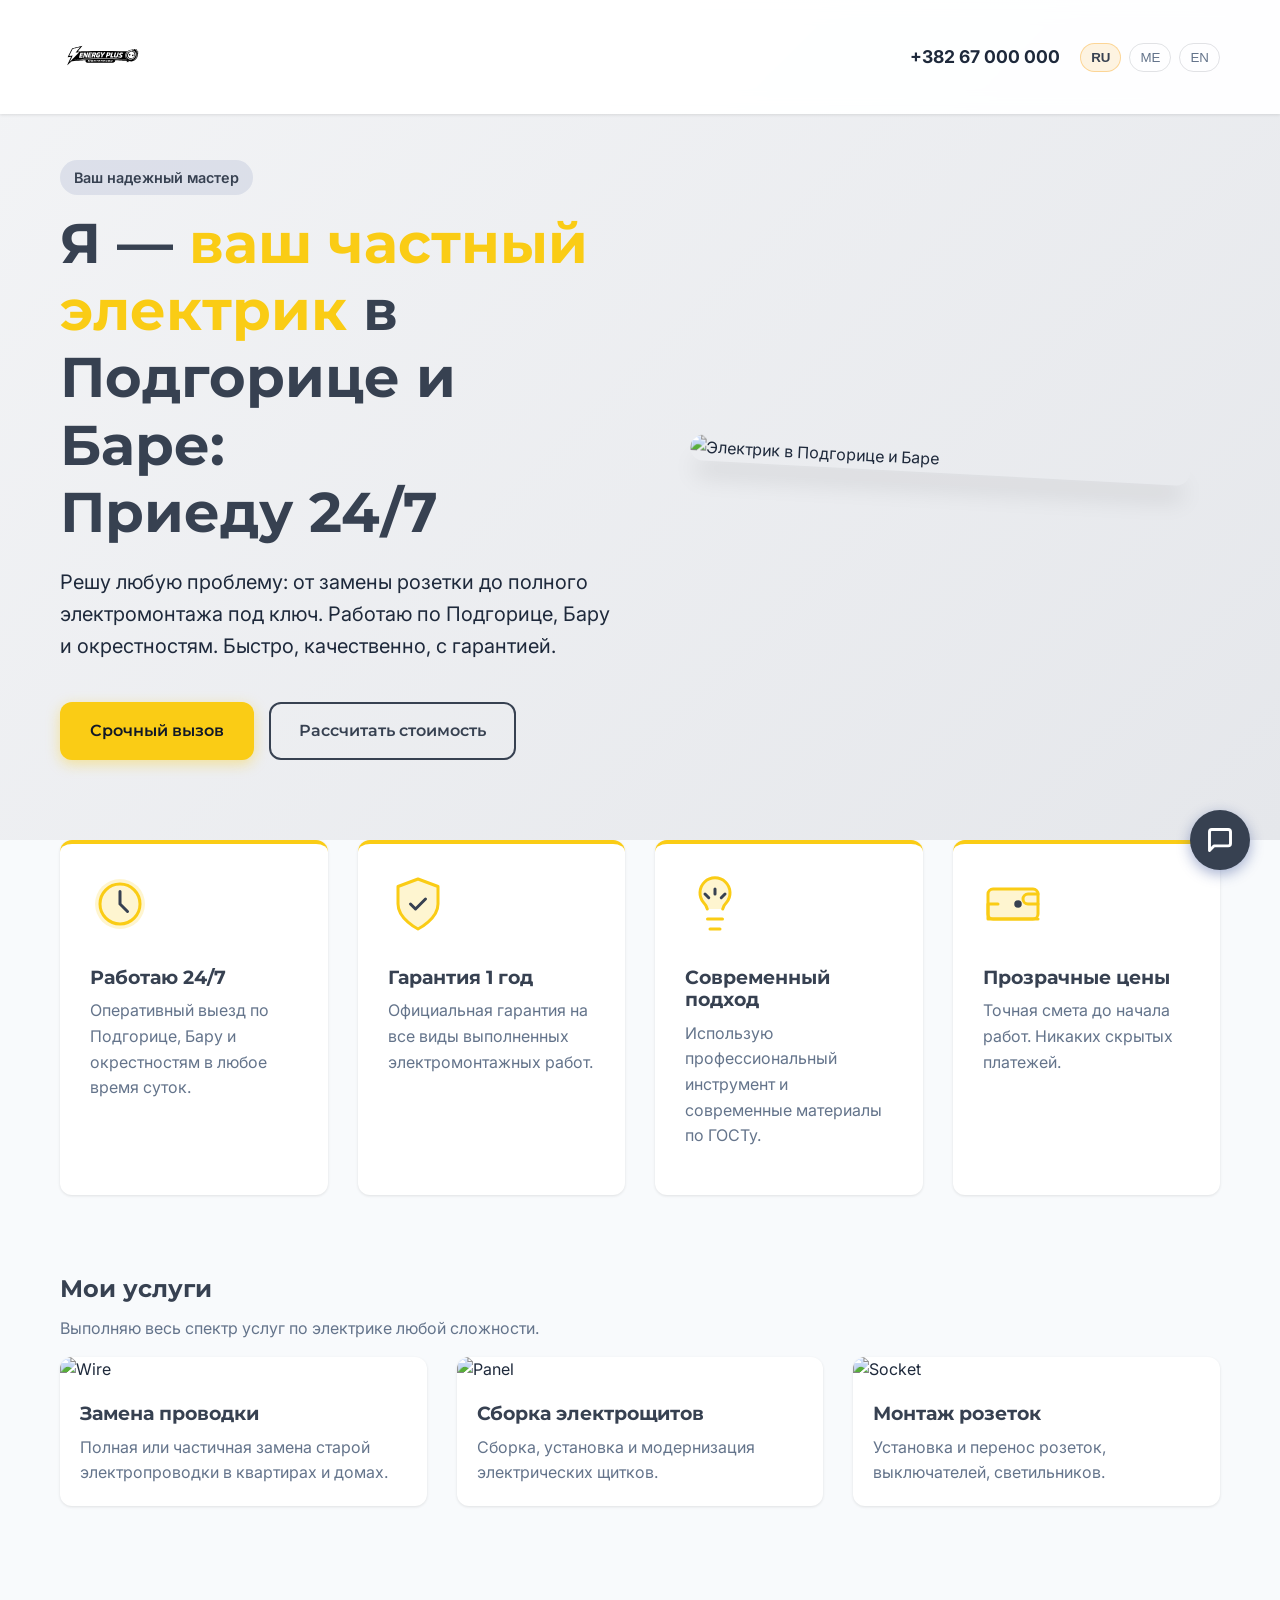
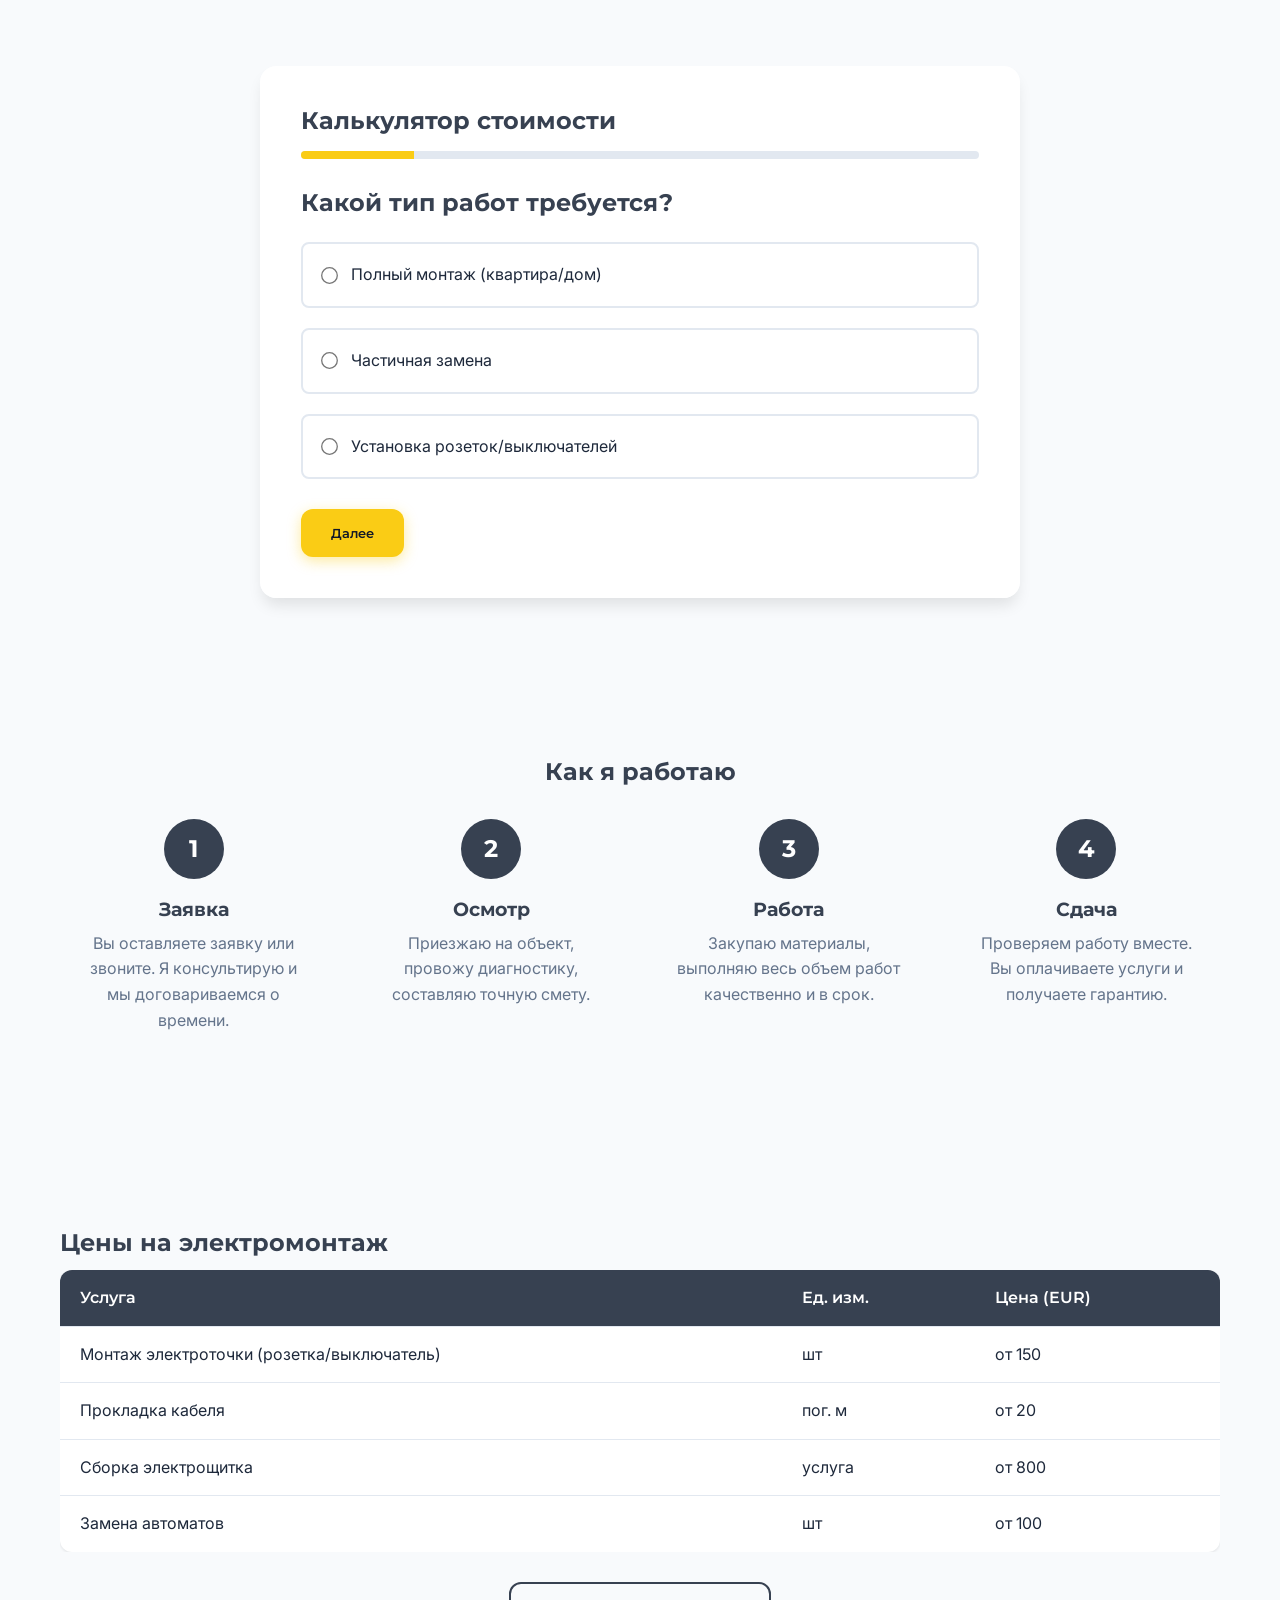
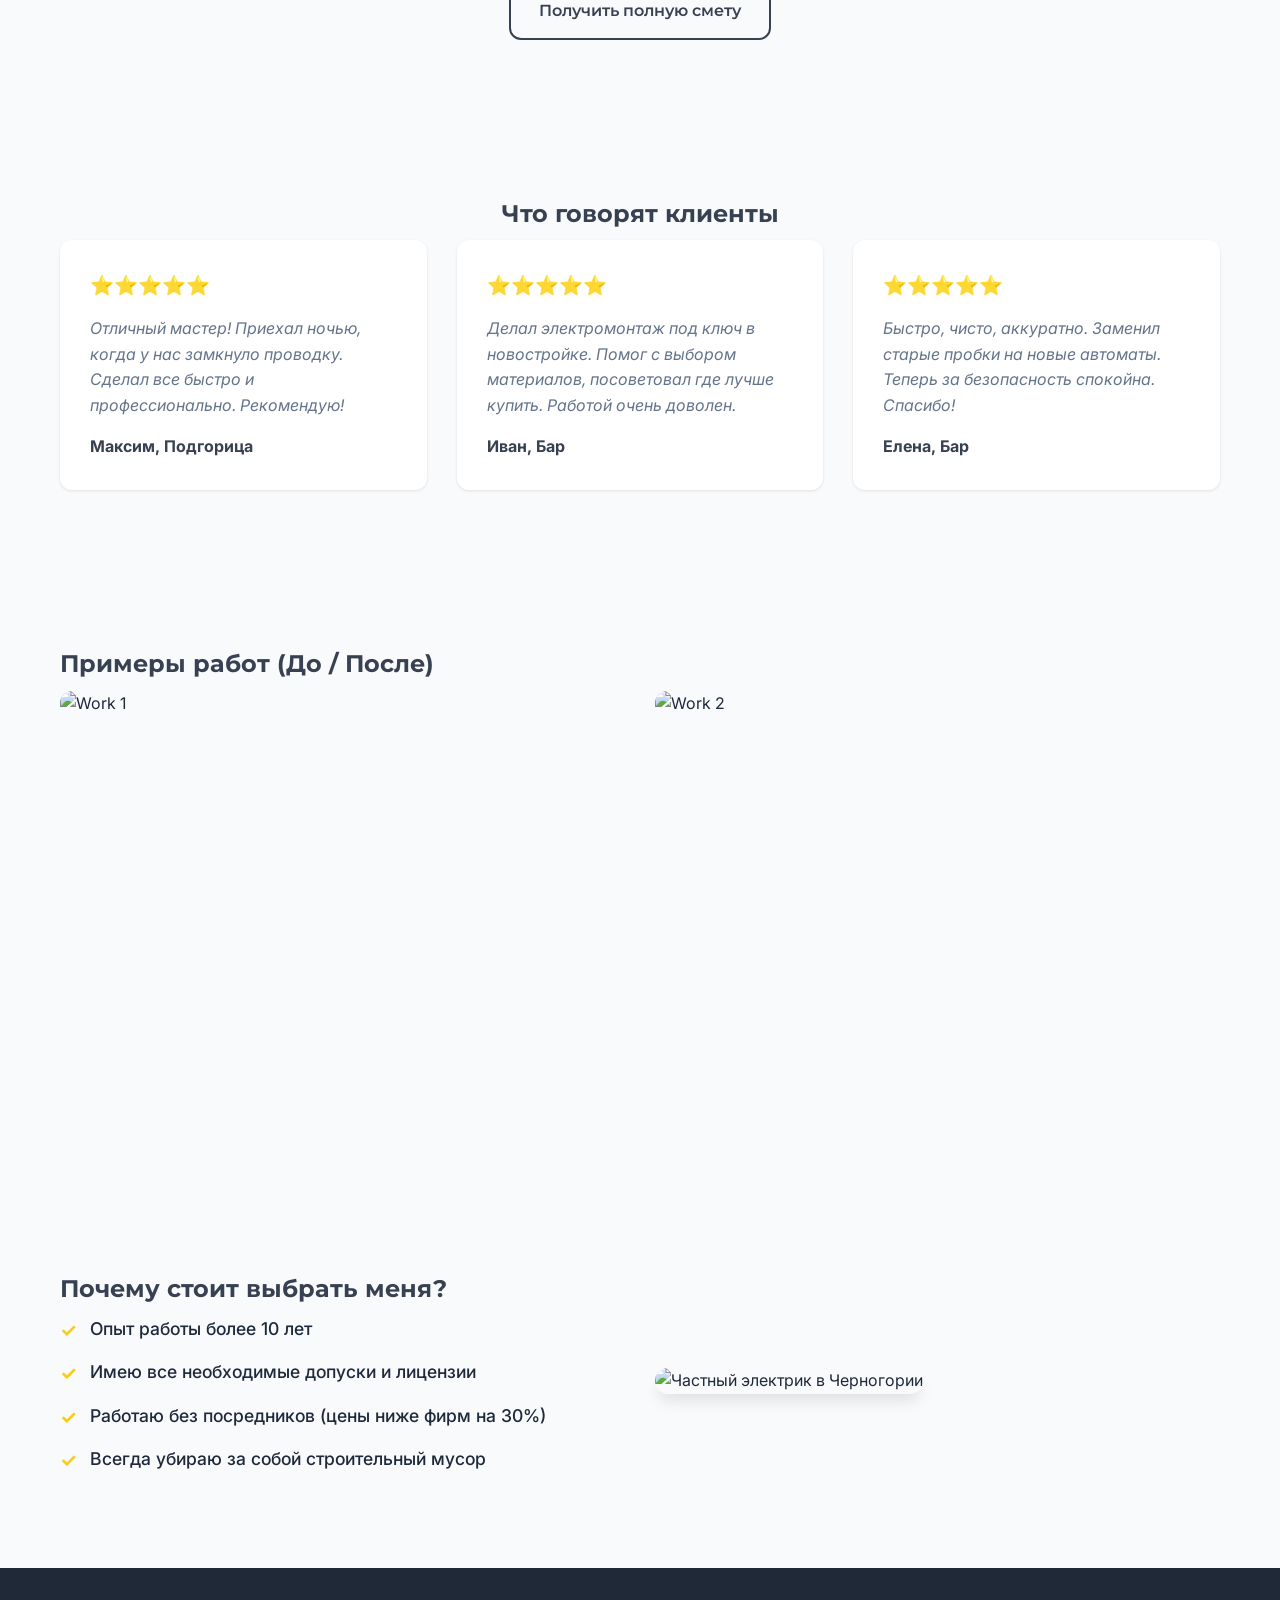
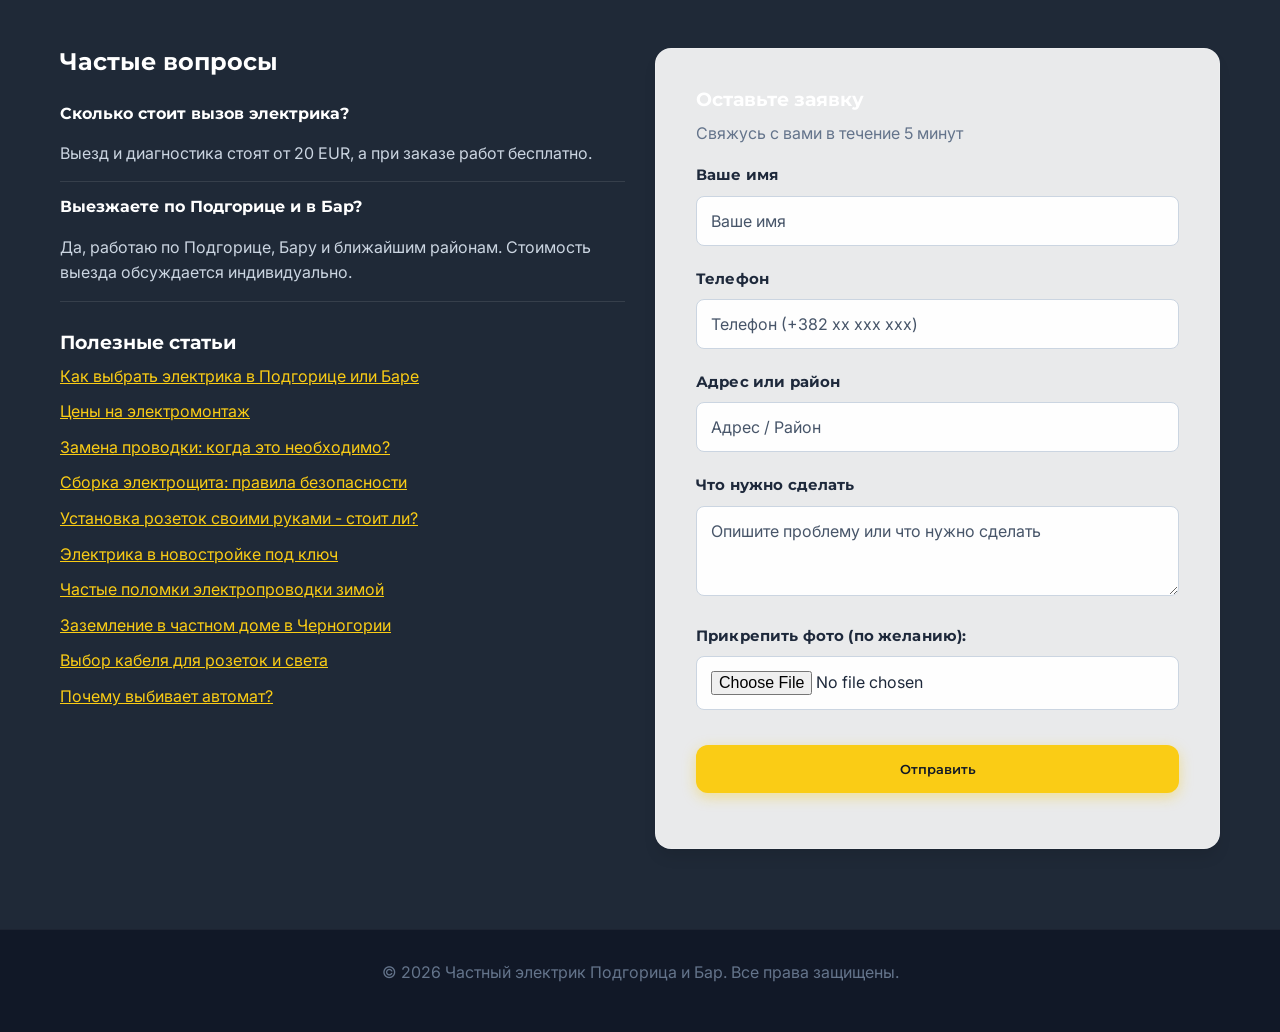
==== commit db8d7452: "Update header logo and finalize Montenegro localization" ====
--- a/index.html
+++ b/index.html
@@ -46,7 +46,6 @@
         <div class="container nav-wrapper">
             <div class="logo">
                 <img src="images/logo.svg" alt="ElectroMaster logo" data-alt-ru="Логотип ЭлектроМастер" data-alt-ro="Logo ElektroMajstor" data-alt-en="ElectroMaster logo" class="site-logo" loading="eager">
-                <span data-ru="ЭлектроМастер" data-ro="ElektroMajstor" data-en="ElectroMaster">ЭлектроМастер</span>
             </div>
 
             <div class="nav-right">
--- a/style.css
+++ b/style.css
@@ -228,18 +228,13 @@
 }
 
 .logo {
-  font-family: var(--font-heading);
-  font-weight: 800;
-  font-size: 1.5rem;
-  color: var(--primary);
-  display: flex;
-  align-items: center;
-  gap: 10px;
+  display: flex;
+  align-items: center;
 }
 
 .site-logo {
-  width: 42px;
-  height: 42px;
+  width: 84px;
+  height: 84px;
   display: block;
   object-fit: contain;
 }
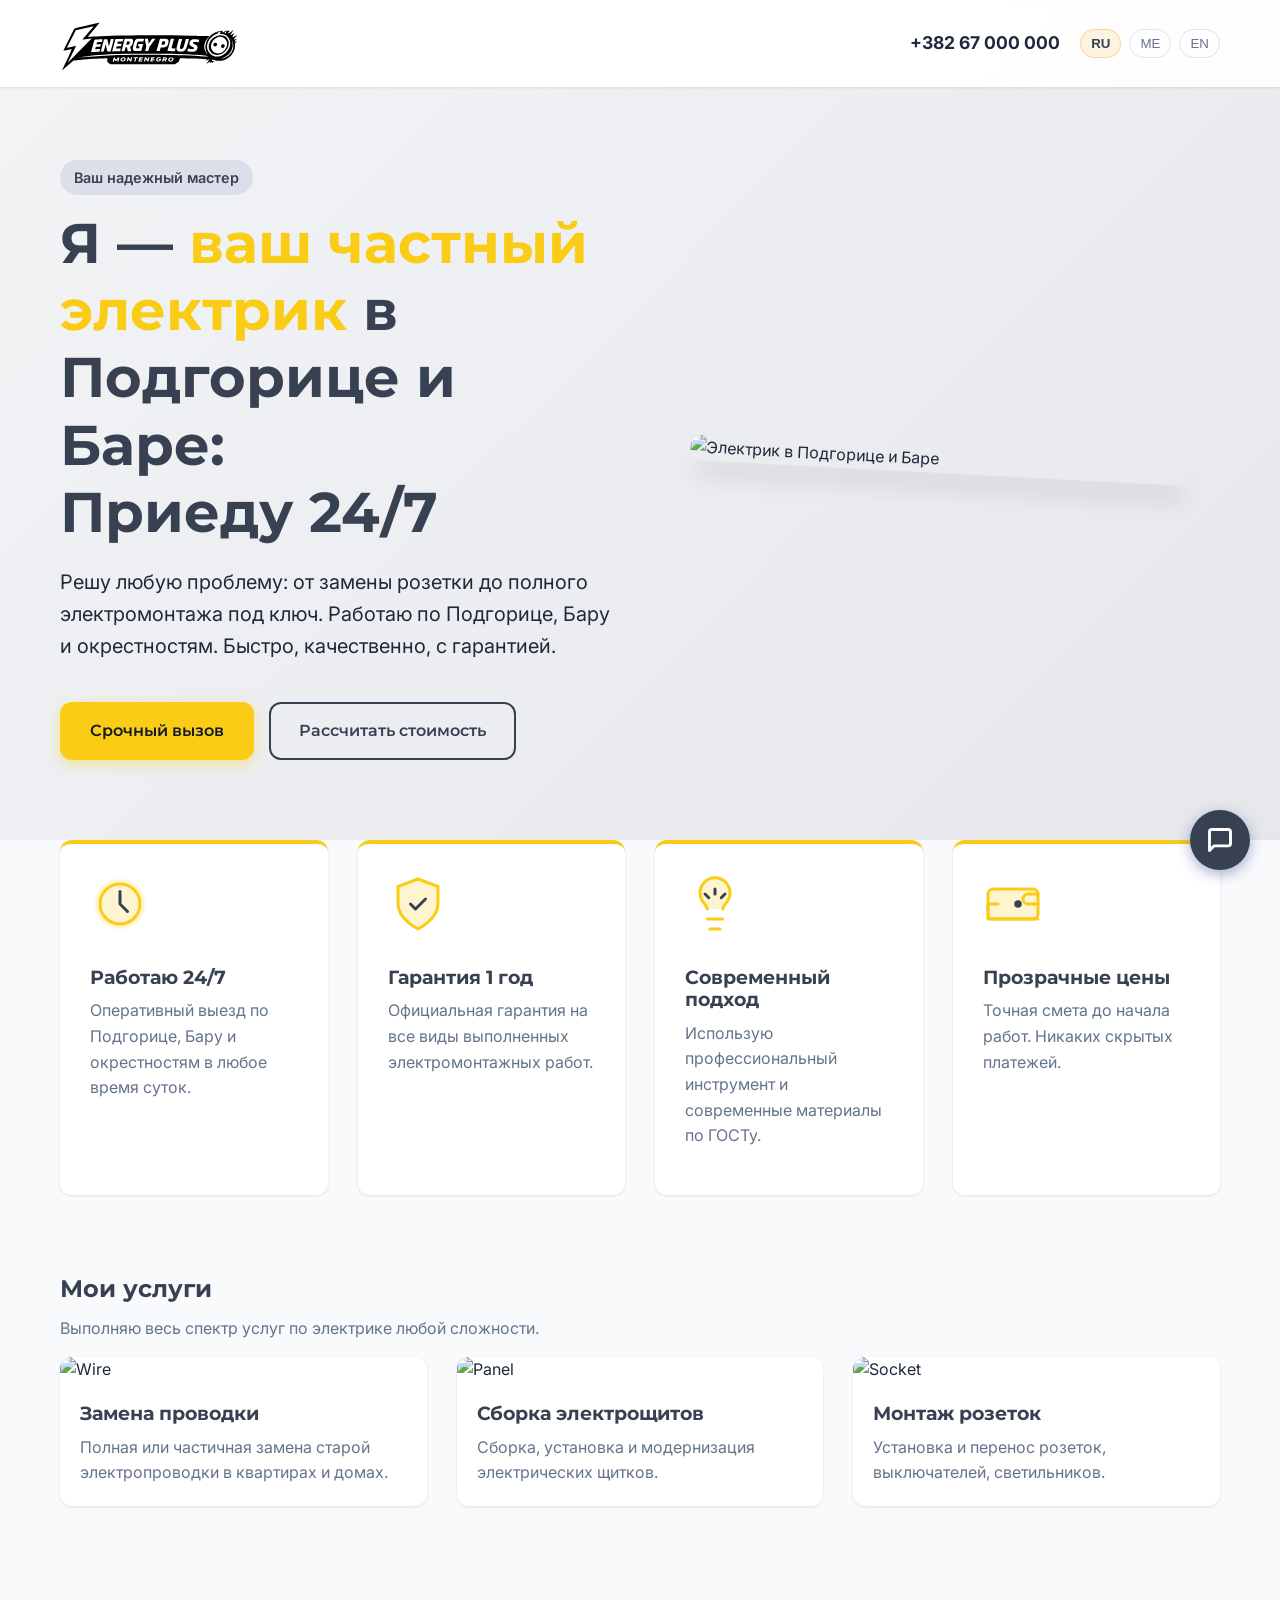
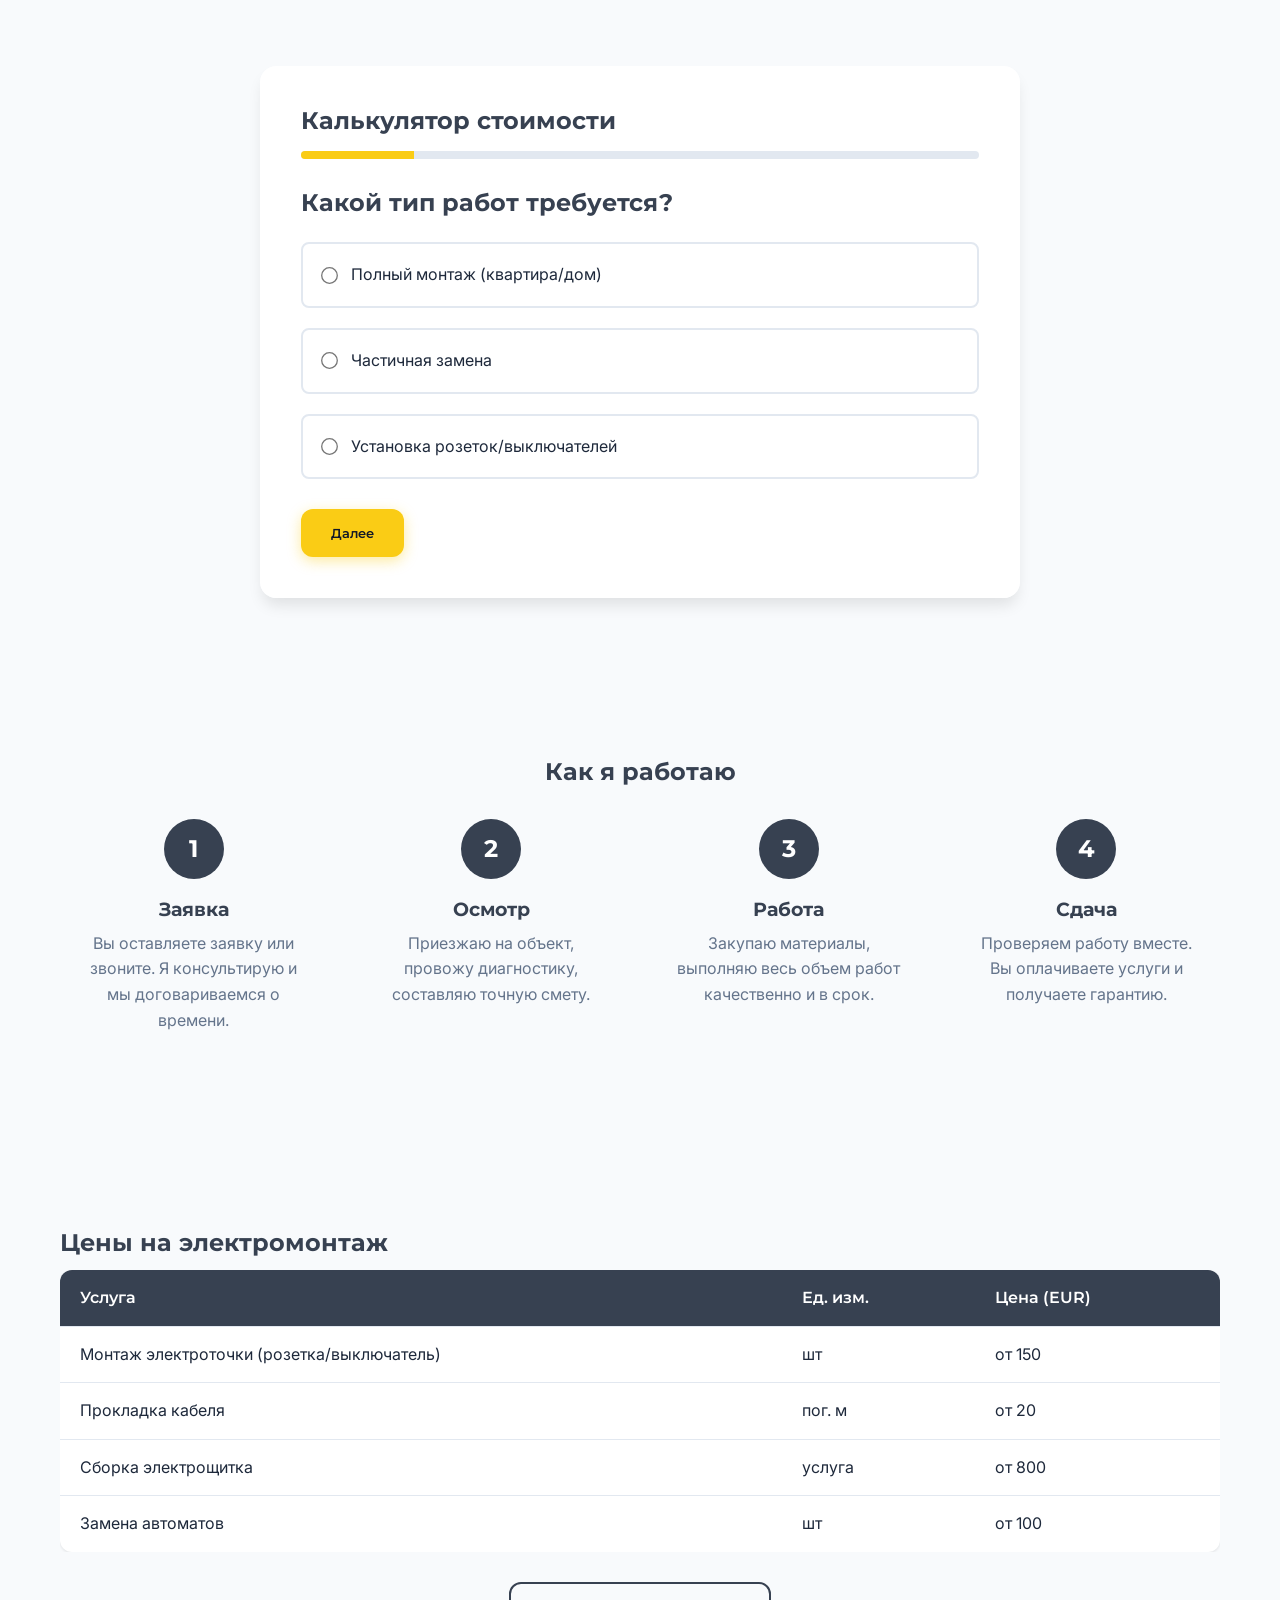
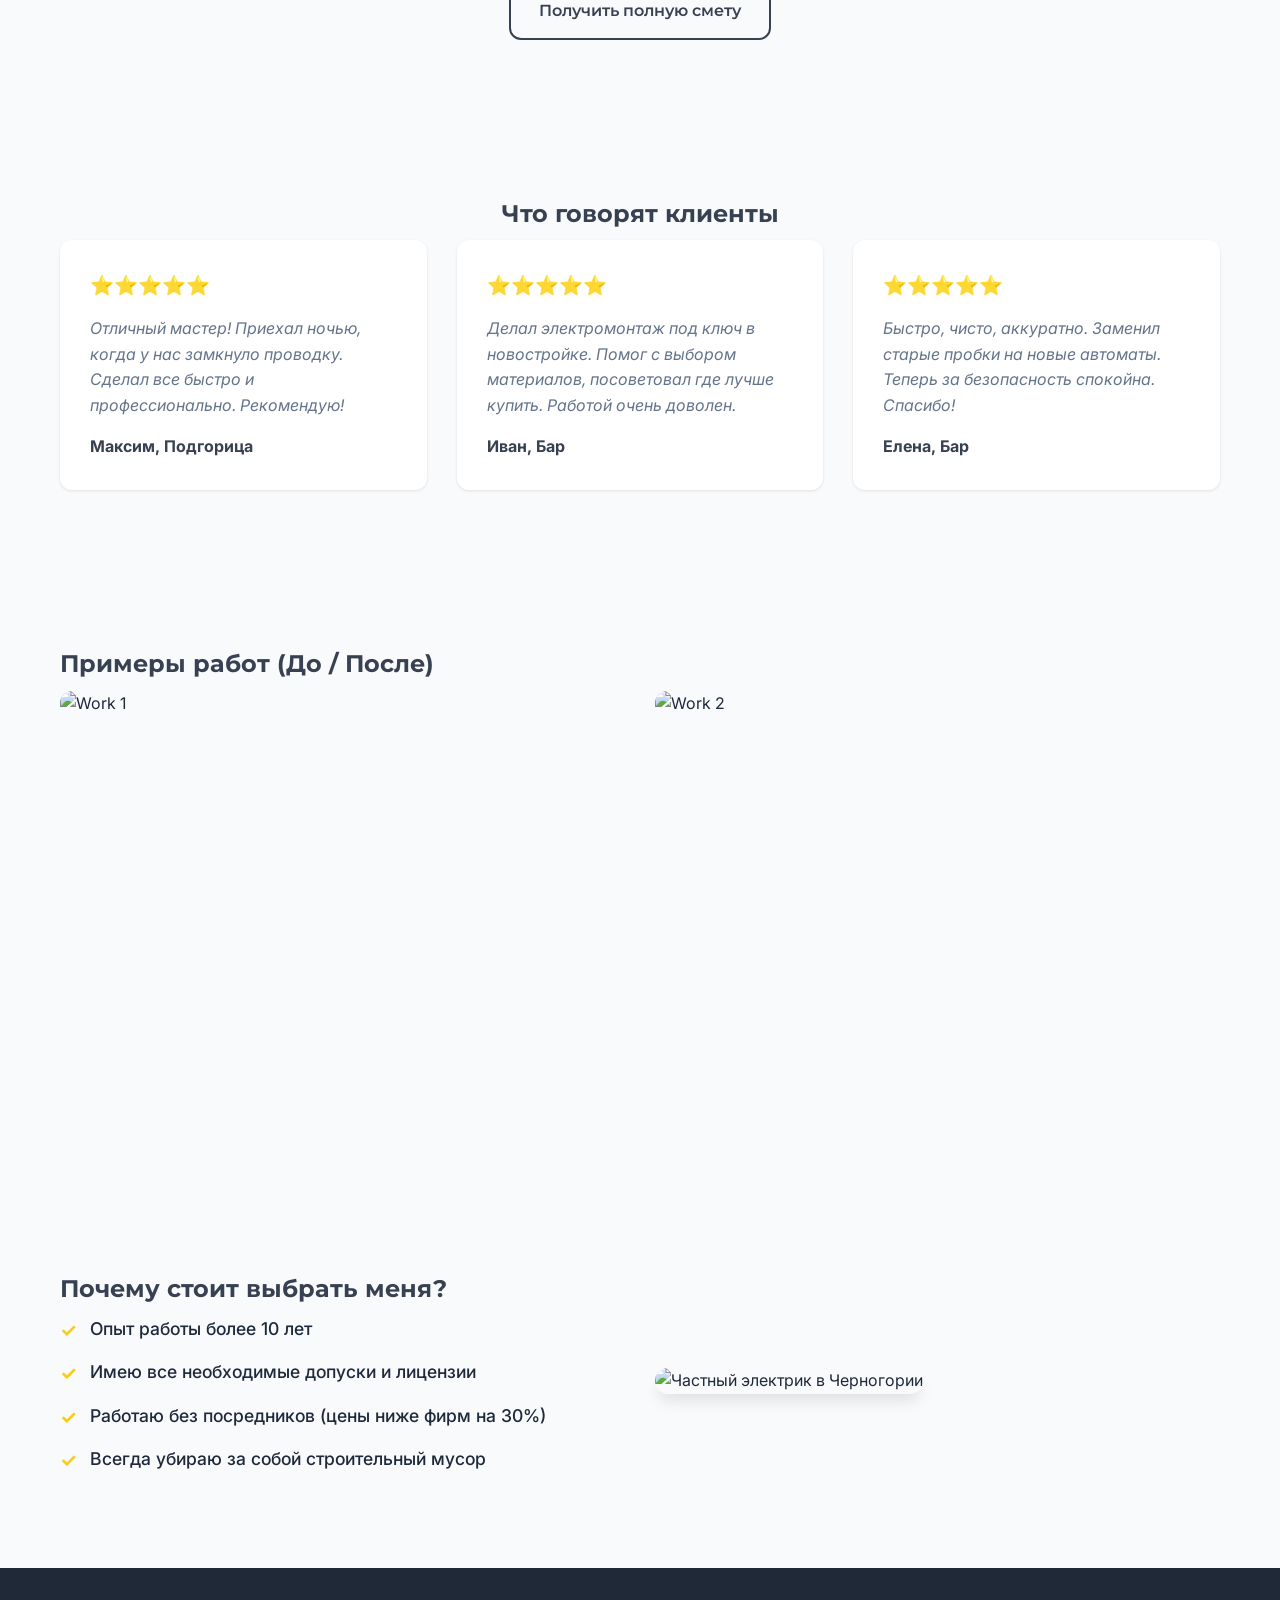
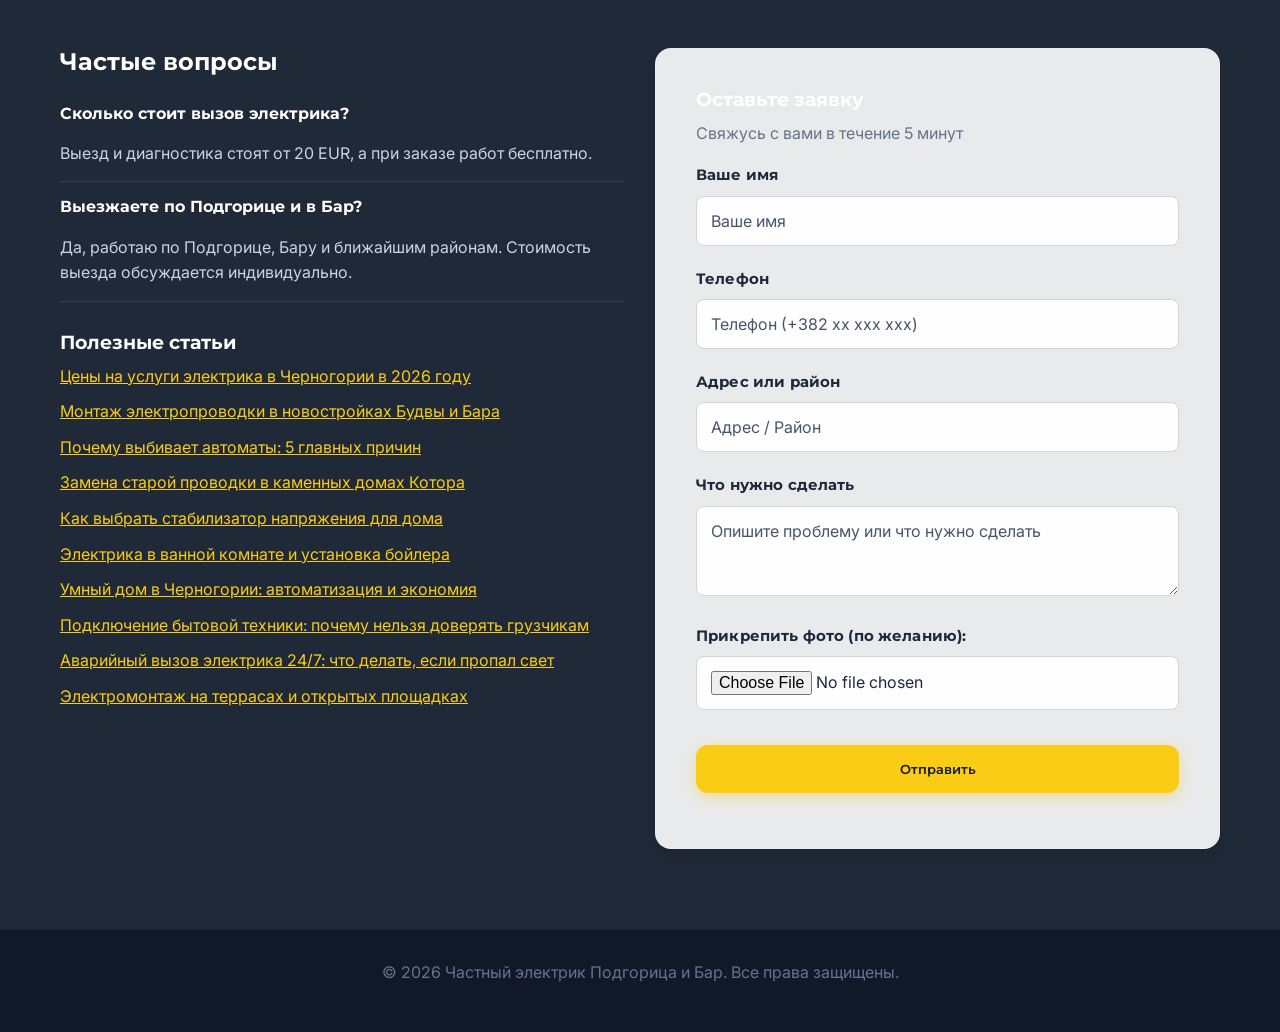
==== commit b3fdd5f5: "Rebuild Montenegro SEO articles and update homepage topics" ====
--- a/index.html
+++ b/index.html
@@ -439,33 +439,28 @@
                 <div class="articles-links mt-30">
                     <h3 data-ru="Полезные статьи" data-ro="Korisni članci" data-en="Useful articles">Полезные статьи</h3>
                     <ul id="articles-list">
-                        <li><a href="articles/article-1.html" data-ru="Как выбрать электрика в Подгорице или Баре"
-                                data-ro="Kako izabrati električara" data-en="How to choose an electrician in Podgorica or Bar">Как выбрать электрика в Подгорице или Баре</a>
+                        <li><a href="articles/article-1.html" data-ru="Цены на услуги электрика в Черногории в 2026 году"
+                                data-ro="Cijene električarskih usluga u Crnoj Gori 2026" data-en="Electrician service prices in Montenegro in 2026">Цены на услуги электрика в Черногории в 2026 году</a>
                         </li>
-                        <li><a href="articles/article-2.html" data-ru="Цены на электромонтаж"
-                                data-ro="Cijene elektro radova" data-en="Electrical service prices">Цены на электромонтаж</a></li>
-                        <li><a href="articles/article-3.html" data-ru="Замена проводки: когда это необходимо?"
-                                data-ro="Zamjena ožičenja: kada je potrebna?" data-en="Rewiring: when is it necessary?">Замена проводки: когда это
-                                необходимо?</a></li>
-                        <li><a href="articles/article-4.html" data-ru="Сборка электрощита: правила безопасности"
-                                data-ro="Sklapanje razvodnog ormara: pravila bezbjednosti" data-en="Electrical panel assembly: safety rules">Сборка электрощита: правила
-                                безопасности</a></li>
-                        <li><a href="articles/article-5.html" data-ru="Установка розеток своими руками - стоит ли?"
-                                data-ro="Ugradnja utičnica samostalno: da li se isplati?" data-en="Installing sockets yourself: is it worth it?">Установка розеток своими руками
-                                - стоит ли?</a></li>
-                        <li><a href="articles/article-6.html" data-ru="Электрика в новостройке под ключ"
-                                data-ro="Elektroinstalacije po sistemu ključ u ruke u novogradnji" data-en="Turnkey electrical work in a new building">Электрика в новостройке под ключ</a></li>
-                        <li><a href="articles/article-7.html" data-ru="Частые поломки электропроводки зимой"
-                                data-ro="Česti kvarovi na instalacijama zimi" data-en="Common wiring failures in winter">Частые поломки электропроводки
-                                зимой</a></li>
-                        <li><a href="articles/article-8.html" data-ru="Заземление в частном доме в Черногории"
-                                data-ro="Uzemljenje u privatnoj kući" data-en="Grounding in a private house in Montenegro">Заземление в частном доме в
-                                Черногории</a></li>
-                        <li><a href="articles/article-9.html" data-ru="Выбор кабеля для розеток и света"
-                                data-ro="Izbor kabla za utičnice i rasvjetu" data-en="Choosing cable for sockets and lighting">Выбор кабеля для розеток и света</a>
+                        <li><a href="articles/article-2.html" data-ru="Монтаж электропроводки в новостройках Будвы и Бара"
+                                data-ro="Montaža instalacija u novogradnji u Budvi i Baru" data-en="Electrical wiring in new buildings in Budva and Bar">Монтаж электропроводки в новостройках Будвы и Бара</a></li>
+                        <li><a href="articles/article-3.html" data-ru="Почему выбивает автоматы: 5 главных причин"
+                                data-ro="Zašto ispadaju automati: 5 glavnih razloga" data-en="Why breakers trip: 5 main reasons">Почему выбивает автоматы: 5 главных причин</a></li>
+                        <li><a href="articles/article-4.html" data-ru="Замена старой проводки в каменных домах Котора"
+                                data-ro="Zamjena stare instalacije u kamenim kućama Kotora" data-en="Replacing old wiring in Kotor stone houses">Замена старой проводки в каменных домах Котора</a></li>
+                        <li><a href="articles/article-5.html" data-ru="Как выбрать стабилизатор напряжения для дома"
+                                data-ro="Kako izabrati stabilizator napona za kuću" data-en="How to choose a voltage stabilizer for your home">Как выбрать стабилизатор напряжения для дома</a></li>
+                        <li><a href="articles/article-6.html" data-ru="Электрика в ванной комнате и установка бойлера"
+                                data-ro="Elektrika u kupatilu i ugradnja bojlera" data-en="Bathroom electrics and boiler installation">Электрика в ванной комнате и установка бойлера</a></li>
+                        <li><a href="articles/article-7.html" data-ru="Умный дом в Черногории: автоматизация и экономия"
+                                data-ro="Pametna kuća u Crnoj Gori: automatizacija i ušteda" data-en="Smart home in Montenegro: automation and savings">Умный дом в Черногории: автоматизация и экономия</a></li>
+                        <li><a href="articles/article-8.html" data-ru="Подключение бытовой техники: почему нельзя доверять грузчикам"
+                                data-ro="Povezivanje kućnih aparata: zašto to ne treba prepustiti selidbi" data-en="Appliance connection: why movers should not do it">Подключение бытовой техники: почему нельзя доверять грузчикам</a></li>
+                        <li><a href="articles/article-9.html" data-ru="Аварийный вызов электрика 24/7: что делать, если пропал свет"
+                                data-ro="Hitan električar 24/7: šta raditi kada nestane struja" data-en="Emergency electrician 24/7: what to do if the power goes out">Аварийный вызов электрика 24/7: что делать, если пропал свет</a>
                         </li>
-                        <li><a href="articles/article-10.html" data-ru="Почему выбивает автомат?"
-                                data-ro="Zašto izbacuje automat?" data-en="Why does the breaker trip?">Почему выбивает автомат?</a></li>
+                        <li><a href="articles/article-10.html" data-ru="Электромонтаж на террасах и открытых площадках"
+                                data-ro="Elektro radovi na terasama i otvorenim površinama" data-en="Electrical installation on terraces and open outdoor areas">Электромонтаж на террасах и открытых площадках</a></li>
                     </ul>
                 </div>
             </div>
--- a/style.css
+++ b/style.css
@@ -230,11 +230,12 @@
 .logo {
   display: flex;
   align-items: center;
+  min-width: 180px;
 }
 
 .site-logo {
-  width: 84px;
-  height: 84px;
+  width: 180px;
+  height: auto;
   display: block;
   object-fit: contain;
 }
